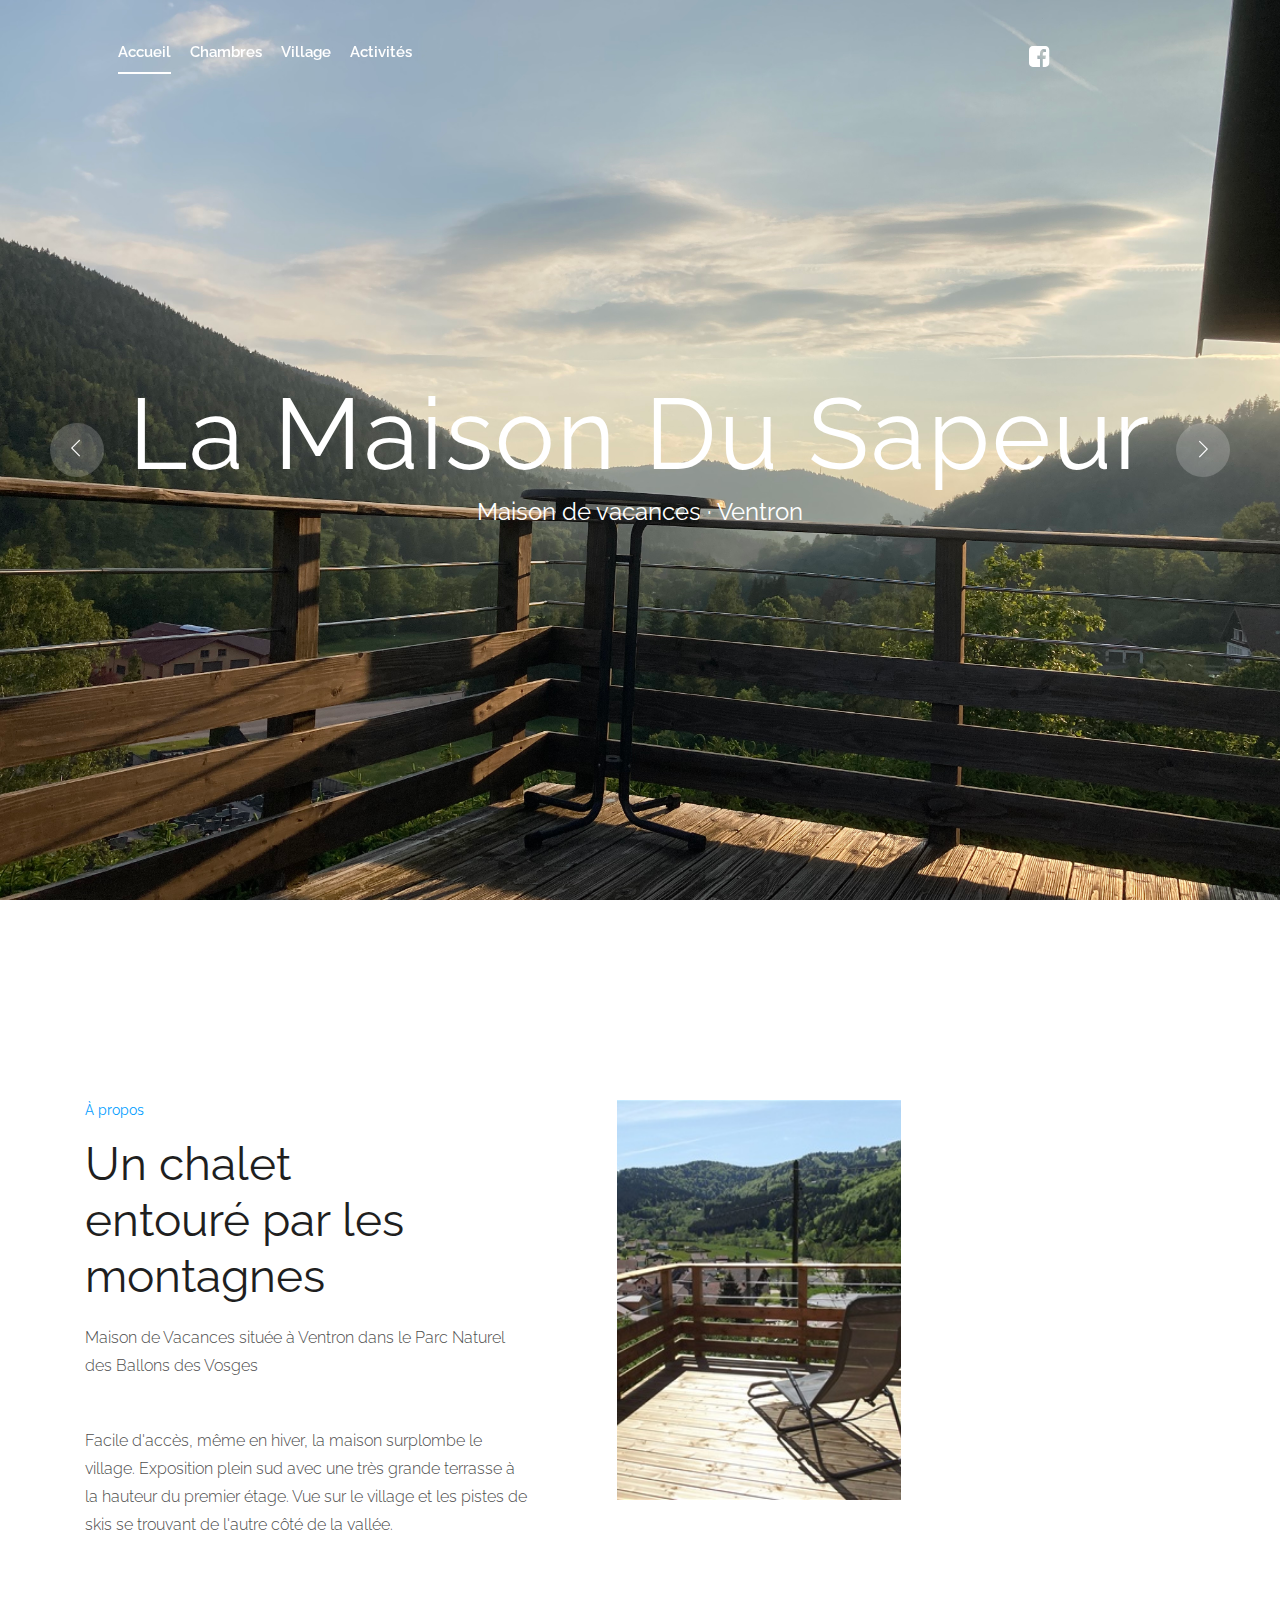
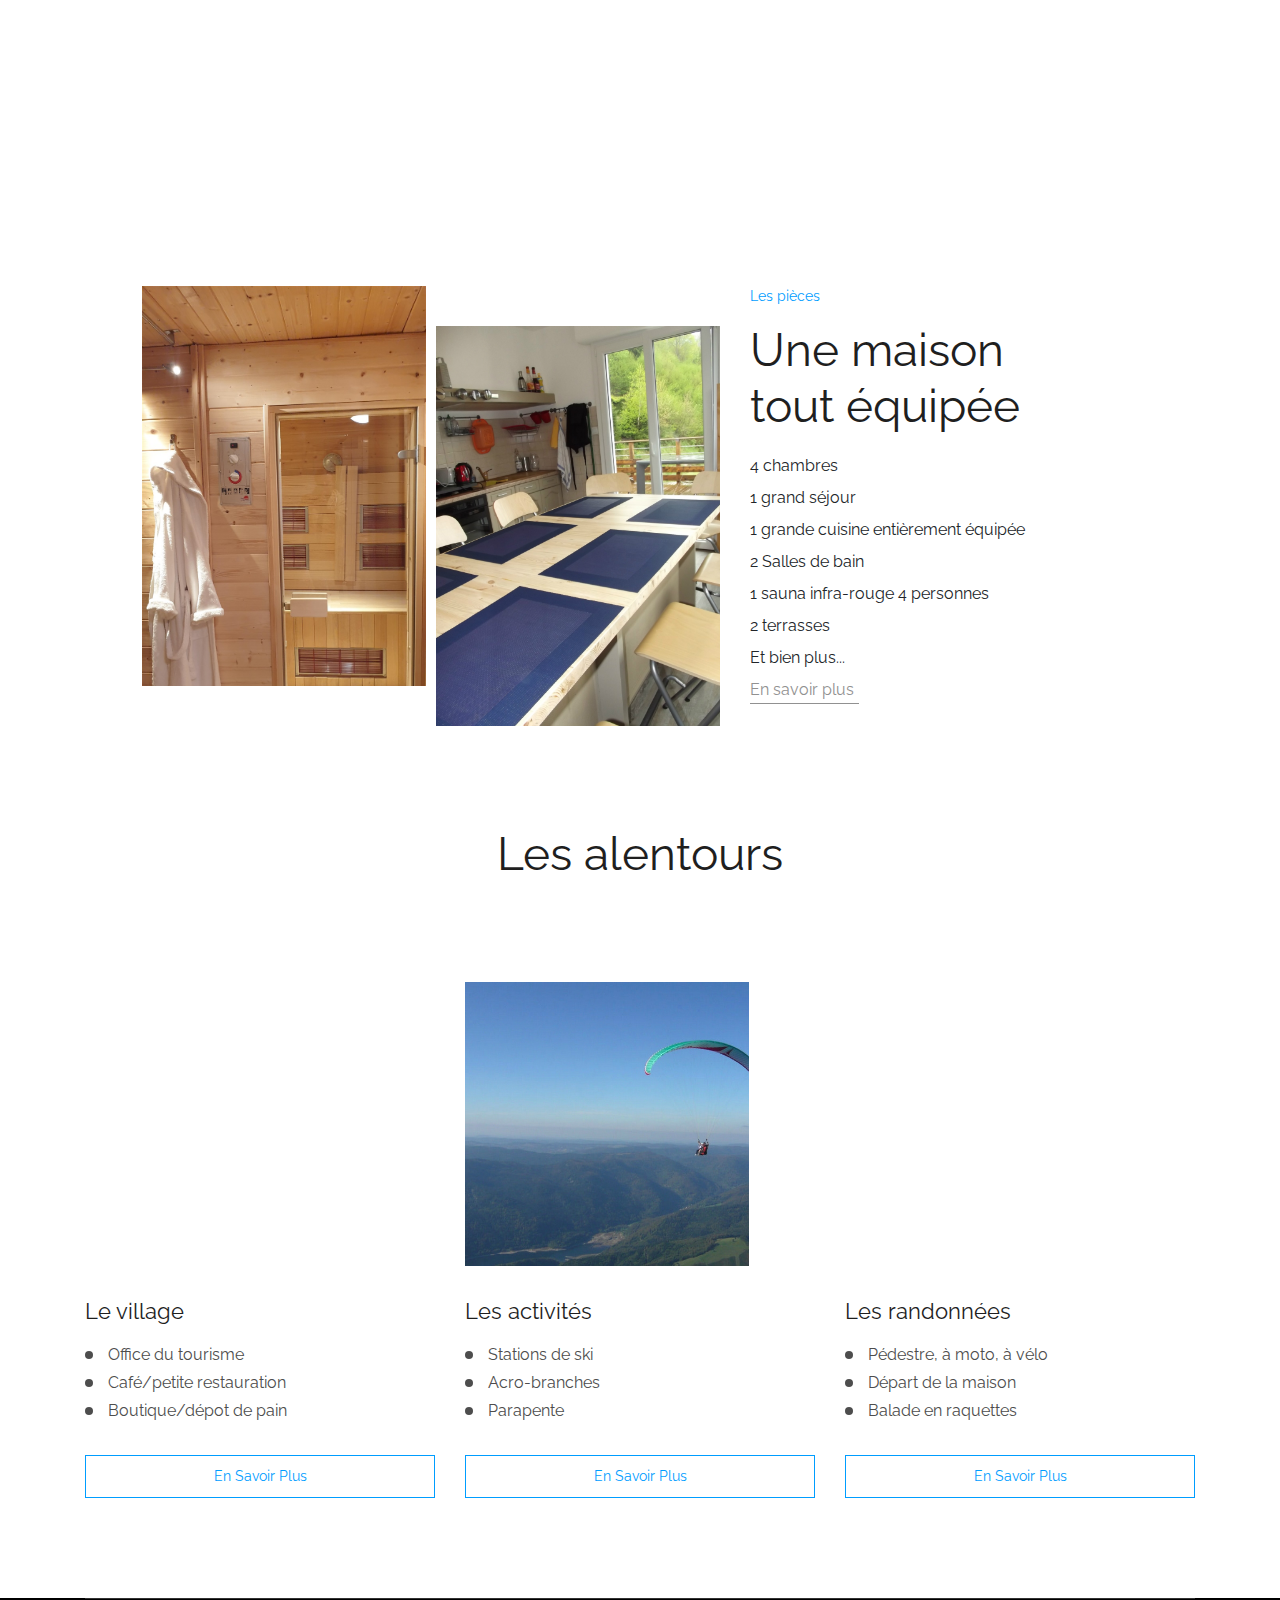
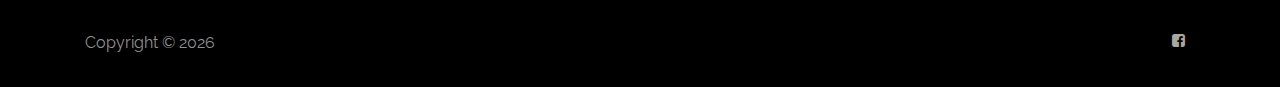
==== index.html @ 3cfcfdcf "first commit" ====
<!doctype html>
<html class="no-js" lang="zxx">

<head>
    <meta charset="utf-8">
    <meta http-equiv="x-ua-compatible" content="ie=edge">
    <title>La Maison du Sapeur</title>
    <meta name="description" content="">
    <meta name="viewport" content="width=device-width, initial-scale=1">

    <!-- <link rel="manifest" href="site.webmanifest"> -->
    <!-- <link rel="shortcut icon" type="image/x-icon" href="img/favicon.png"> -->
    <!-- Place favicon.ico in the root directory -->

    <!-- CSS here -->
    <link rel="stylesheet" href="css/bootstrap.min.css">
    <link rel="stylesheet" href="css/owl.carousel.min.css">
    <link rel="stylesheet" href="css/magnific-popup.css">
    <link rel="stylesheet" href="css/font-awesome.min.css">
    <link rel="stylesheet" href="css/themify-icons.css">
    <link rel="stylesheet" href="css/nice-select.css">
    <link rel="stylesheet" href="css/flaticon.css">
    <link rel="stylesheet" href="css/gijgo.css">
    
    <link rel="stylesheet" href="css/slicknav.css">
    <link rel="stylesheet" href="css/style.css">
    <!-- <link rel="stylesheet" href="css/responsive.css"> -->

</head>

<body>
    <!--[if lte IE 9]>
            <p class="browserupgrade">You are using an <strong>outdated</strong> browser. Please <a href="https://browsehappy.com/">upgrade your browser</a> to improve your experience and security.</p>
        <![endif]-->

    <!-- header-start -->
    <header>
        <div class="header-area ">
            <div id="sticky-header" class="main-header-area">
                <div class="container-fluid p-0">
                    <div class="row align-items-center no-gutters">
                        <div class="col-xl-5 col-lg-6">
                            <div class="main-menu  d-none d-lg-block">
                                <nav>
                                    <ul id="navigation">
                                        <li><a class="active" href="index.html">Accueil</a></li>
                                        <li><a href="rooms.html">Chambres</a></li>
                                        <li><a href="village.html">Village</a></li>
                                        <li><a href="activity.html">Activités</a></li>
                                    </ul>
                                </nav>
                            </div>
                        </div>
                        <div class="col-xl-5 col-lg-4 d-none d-lg-block">
                            <div class="book_room">
                                <div class="social_links">
                                    <ul>
                                        <li>
                                            <a href="https://www.facebook.com/maisondusapeur/" target="_blank">
                                                <i class="fa fa-facebook-square"></i>
                                            </a>
                                        </li>
                                    </ul>
                                </div>
                            </div>
                        </div>
                        <div class="col-12">
                            <div class="mobile_menu d-block d-lg-none"></div>
                        </div>
                    </div>
                </div>
            </div>
        </div>
    </header>
    <!-- header-end -->

    <!-- slider_area_start -->
    <div class="slider_area">
        <div class="slider_active owl-carousel">
            <div class="single_slider d-flex align-items-center justify-content-center slider_bg_1">
                <div class="container">
                    <div class="row">
                        <div class="col-xl-12">
                            <div class="slider_text text-center">
                                <h3>La Maison du Sapeur</h3>
                                <p>Maison de vacances · Ventron</p>
                            </div>
                        </div>
                    </div>
                </div>
            </div>
            <div class="single_slider  d-flex align-items-center justify-content-center slider_bg_2">
                <div class="container">
                    <div class="row">
                        <div class="col-xl-12">
                            <div class="slider_text text-center">
                                <h3>La Maison du Sapeur</h3>
                                <p>Maison de vacances · Ventron</p>
                            </div>
                        </div>
                    </div>
                </div>
            </div>
            <div class="single_slider d-flex align-items-center justify-content-center slider_bg_3">
                <div class="container">
                    <div class="row">
                        <div class="col-xl-12">
                            <div class="slider_text text-center">
                                <h3>La Maison du Sapeur</h3>
                                <p>Maison de vacances · Ventron</p>
                            </div>
                        </div>
                    </div>
                </div>
            </div>
        </div>
    </div>
    <!-- slider_area_end -->

    <!-- about_area_start -->
    <div class="about_area">
        <div class="container">
            <div class="row">
                <div class="col-xl-5 col-lg-5">
                    <div class="about_info">
                        <div class="section_title mb-20px">
                            <span>À propos</span>
                            <h3>Un chalet<br>
                                entouré par les montagnes</h3>
                        </div>
                        <p>Maison de Vacances située à Ventron dans le Parc Naturel des Ballons des Vosges</p>
                        <p>Facile d'accès, même en hiver, la maison surplombe le village. Exposition
                            plein sud avec une très grande terrasse à la hauteur du premier étage.
                            Vue sur le village et les pistes de skis se trouvant de l'autre côté de la vallée.</p>
                    </div>
                </div>
                <div class="col-xl-7 col-lg-7">
                    <div class="about_thumb d-flex">
                        <!-- 284x400 -->
                        <div class="img_home_1">
                        </div>
                        <div class="img_home_2">
                        </div>
                    </div>
                </div>
            </div>
        </div>
    </div>
    <!-- about_area_end -->

    <!-- rooms_area_start -->
    <div class="rooms_area">
        <div class="container">
            <div class="row">
                <div class="col-xl-7 col-lg-7">
                    <div class="rooms_thumb d-flex">
                        <!-- 284x400 -->
                        <div class="img_1">
                            <!-- <img src="img/rooms/rooms_1.jpg" alt=""> -->
                        </div>
                        <div class="img_2">
                            <!-- <img src="img/rooms/rooms_2.jpeg" alt=""> -->
                        </div>
                    </div>
                </div>
                <div class="col-xl-5 col-lg-5">
                    <div class="rooms_info">
                        <div class="section_title mb-20px">
                            <span>Les pièces</span>
                            <h3>Une maison<br>
                                tout équipée</h3>
                        </div>
                        <ul>
                            <li>4 chambres</li>
                            <li>1 grand séjour</li>
                            <li>1 grande cuisine entièrement équipée</li>
                            <li>2 Salles de bain</li>
                            <li>1 sauna infra-rouge 4 personnes</li>
                            <li>2 terrasses</li>
                            <li>Et bien plus...</li>
                            <li>
                                <a href="rooms.html" class="line-button">En savoir plus</a>
                            </li>
                        </ul>
                    </div>
                </div>

            </div>
        </div>
    </div>
    <!-- rooms_area_end -->

    <!-- offers_area_start -->
    <div class="offers_area">
        <div class="container">
            <div class="row">
                <div class="col-xl-12">
                    <div class="section_title text-center mb-100">
                        <h3>Les alentours</h3>
                    </div>
                </div>
            </div>
            <div class="row">
                <div class="col-xl-4 col-md-4">
                    <div class="single_offers">
                        <div class="about_thumb surrounding-img">
                            <div class="village-img"></div>
                        </div>
                        <h3>Le village</h3>
                        <ul>
                            <li>Office du tourisme</li>
                            <li>Café/petite restauration</li>
                            <li>Boutique/dépot de pain</li>
                        </ul>
                        <a href="village.html" class="book_now">En savoir plus</a>
                    </div>
                </div>
                <div class="col-xl-4 col-md-4">
                    <div class="single_offers">
                        <div class="about_thumb surrounding-img">
                            <div class="activity-img"></div>
                            <!-- <img src="img/offers/2.png" alt=""> -->
                        </div>
                        <h3>Les activités</h3>
                        <ul>
                            <li>Stations de ski</li>
                            <li>Acro-branches</li>
                            <li>Parapente</li>
                        </ul>
                        <a href="activity.html" class="book_now">En savoir plus</a>
                    </div>
                </div>
                <div class="col-xl-4 col-md-4">
                    <div class="single_offers">
                        <div class="about_thumb surrounding-img">
                            <div class="walk-img"></div>
                            <!-- <img src="img/offers/3.png" alt=""> -->
                        </div>
                        <h3>Les randonnées</h3>
                        <ul>
                            <li>Pédestre, à moto, à vélo</li>
                            <li>Départ de la maison</li>
                            <li>Balade en raquettes</li>
                        </ul>
                        <a href="activity.html" class="book_now">En savoir plus</a>
                    </div>
                </div>
            </div>
        </div>
    </div>
    <!-- offers_area_end -->

    <!-- footer -->
    <footer class="footer">
        <div class="copy-right_text">
            <div class="container">
                <div class="footer_border"></div>
                <div class="row">
                    <div class="col-xl-8 col-md-7 col-lg-9">
                        <p class="copy_right">
                            Copyright &copy;
                            <script>document.write(new Date().getFullYear());</script>
                    </div>
                    <div class="col-xl-4 col-md-5 col-lg-3">
                        <div class="social_links">
                            <ul>
                                <li>
                                    <a href="https://www.facebook.com/maisondusapeur/" target="_blank">
                                        <i class="fa fa-facebook-square"></i>
                                    </a>
                                </li>
                            </ul>
                        </div>
                    </div>
                </div>
            </div>
        </div>
    </footer>



    <script src="js/vendor/modernizr-3.5.0.min.js"></script>
    <script src="js/vendor/jquery-1.12.4.min.js"></script>
    <script src="js/popper.min.js"></script>
    <script src="js/bootstrap.min.js"></script>
    <script src="js/owl.carousel.min.js"></script>
    <script src="js/isotope.pkgd.min.js"></script>
    <script src="js/ajax-form.js"></script>
    <script src="js/waypoints.min.js"></script>
    <script src="js/jquery.counterup.min.js"></script>
    <script src="js/imagesloaded.pkgd.min.js"></script>
    <script src="js/scrollIt.js"></script>
    <script src="js/jquery.scrollUp.min.js"></script>
    <script src="js/wow.min.js"></script>
    <script src="js/nice-select.min.js"></script>
    <script src="js/jquery.slicknav.min.js"></script>
    <script src="js/jquery.magnific-popup.min.js"></script>
    <script src="js/plugins.js"></script>
    <script src="js/gijgo.min.js"></script>

    <script src="js/main.js"></script>

</body>

</html>
---- css/themify-icons.css ----
@font-face {
	font-family: 'themify';
	src:url('../fonts/themify.eot?-fvbane');
	src:url('../fonts/themify.eot?#iefix-fvbane') format('embedded-opentype'),
		url('../fonts/themify.woff?-fvbane') format('woff'),
		url('../fonts/themify.ttf?-fvbane') format('truetype'),
		url('../fonts/themify.svg?-fvbane#themify') format('svg');
	font-weight: normal;
	font-style: normal;
}

[class^="ti-"], [class*=" ti-"] {
	font-family: 'themify';
	/* speak: none; */
	font-style: normal;
	font-weight: normal;
	font-variant: normal;
	text-transform: none;
	line-height: 1;

	/* Better Font Rendering =========== */
	-webkit-font-smoothing: antialiased;
	-moz-osx-font-smoothing: grayscale;
}

.ti-wand:before {
	content: "\e600";
}
.ti-volume:before {
	content: "\e601";
}
.ti-user:before {
	content: "\e602";
}
.ti-unlock:before {
	content: "\e603";
}
.ti-unlink:before {
	content: "\e604";
}
.ti-trash:before {
	content: "\e605";
}
.ti-thought:before {
	content: "\e606";
}
.ti-target:before {
	content: "\e607";
}
.ti-tag:before {
	content: "\e608";
}
.ti-tablet:before {
	content: "\e609";
}
.ti-star:before {
	content: "\e60a";
}
.ti-spray:before {
	content: "\e60b";
}
.ti-signal:before {
	content: "\e60c";
}
.ti-shopping-cart:before {
	content: "\e60d";
}
.ti-shopping-cart-full:before {
	content: "\e60e";
}
.ti-settings:before {
	content: "\e60f";
}
.ti-search:before {
	content: "\e610";
}
.ti-zoom-in:before {
	content: "\e611";
}
.ti-zoom-out:before {
	content: "\e612";
}
.ti-cut:before {
	content: "\e613";
}
.ti-ruler:before {
	content: "\e614";
}
.ti-ruler-pencil:before {
	content: "\e615";
}
.ti-ruler-alt:before {
	content: "\e616";
}
.ti-bookmark:before {
	content: "\e617";
}
.ti-bookmark-alt:before {
	content: "\e618";
}
.ti-reload:before {
	content: "\e619";
}
.ti-plus:before {
	content: "\e61a";
}
.ti-pin:before {
	content: "\e61b";
}
.ti-pencil:before {
	content: "\e61c";
}
.ti-pencil-alt:before {
	content: "\e61d";
}
.ti-paint-roller:before {
	content: "\e61e";
}
.ti-paint-bucket:before {
	content: "\e61f";
}
.ti-na:before {
	content: "\e620";
}
.ti-mobile:before {
	content: "\e621";
}
.ti-minus:before {
	content: "\e622";
}
.ti-medall:before {
	content: "\e623";
}
.ti-medall-alt:before {
	content: "\e624";
}
.ti-marker:before {
	content: "\e625";
}
.ti-marker-alt:before {
	content: "\e626";
}
.ti-arrow-up:before {
	content: "\e627";
}
.ti-arrow-right:before {
	content: "\e628";
}
.ti-arrow-left:before {
	content: "\e629";
}
.ti-arrow-down:before {
	content: "\e62a";
}
.ti-lock:before {
	content: "\e62b";
}
.ti-location-arrow:before {
	content: "\e62c";
}
.ti-link:before {
	content: "\e62d";
}
.ti-layout:before {
	content: "\e62e";
}
.ti-layers:before {
	content: "\e62f";
}
.ti-layers-alt:before {
	content: "\e630";
}
.ti-key:before {
	content: "\e631";
}
.ti-import:before {
	content: "\e632";
}
.ti-image:before {
	content: "\e633";
}
.ti-heart:before {
	content: "\e634";
}
.ti-heart-broken:before {
	content: "\e635";
}
.ti-hand-stop:before {
	content: "\e636";
}
.ti-hand-open:before {
	content: "\e637";
}
.ti-hand-drag:before {
	content: "\e638";
}
.ti-folder:before {
	content: "\e639";
}
.ti-flag:before {
	content: "\e63a";
}
.ti-flag-alt:before {
	content: "\e63b";
}
.ti-flag-alt-2:before {
	content: "\e63c";
}
.ti-eye:before {
	content: "\e63d";
}
.ti-export:before {
	content: "\e63e";
}
.ti-exchange-vertical:before {
	content: "\e63f";
}
.ti-desktop:before {
	content: "\e640";
}
.ti-cup:before {
	content: "\e641";
}
.ti-crown:before {
	content: "\e642";
}
.ti-comments:before {
	content: "\e643";
}
.ti-comment:before {
	content: "\e644";
}
.ti-comment-alt:before {
	content: "\e645";
}
.ti-close:before {
	content: "\e646";
}
.ti-clip:before {
	content: "\e647";
}
.ti-angle-up:before {
	content: "\e648";
}
.ti-angle-right:before {
	content: "\e649";
}
.ti-angle-left:before {
	content: "\e64a";
}
.ti-angle-down:before {
	content: "\e64b";
}
.ti-check:before {
	content: "\e64c";
}
.ti-check-box:before {
	content: "\e64d";
}
.ti-camera:before {
	content: "\e64e";
}
.ti-announcement:before {
	content: "\e64f";
}
.ti-brush:before {
	content: "\e650";
}
.ti-briefcase:before {
	content: "\e651";
}
.ti-bolt:before {
	content: "\e652";
}
.ti-bolt-alt:before {
	content: "\e653";
}
.ti-blackboard:before {
	content: "\e654";
}
.ti-bag:before {
	content: "\e655";
}
.ti-move:before {
	content: "\e656";
}
.ti-arrows-vertical:before {
	content: "\e657";
}
.ti-arrows-horizontal:before {
	content: "\e658";
}
.ti-fullscreen:before {
	content: "\e659";
}
.ti-arrow-top-right:before {
	content: "\e65a";
}
.ti-arrow-top-left:before {
	content: "\e65b";
}
.ti-arrow-circle-up:before {
	content: "\e65c";
}
.ti-arrow-circle-right:before {
	content: "\e65d";
}
.ti-arrow-circle-left:before {
	content: "\e65e";
}
.ti-arrow-circle-down:before {
	content: "\e65f";
}
.ti-angle-double-up:before {
	content: "\e660";
}
.ti-angle-double-right:before {
	content: "\e661";
}
.ti-angle-double-left:before {
	content: "\e662";
}
.ti-angle-double-down:before {
	content: "\e663";
}
.ti-zip:before {
	content: "\e664";
}
.ti-world:before {
	content: "\e665";
}
.ti-wheelchair:before {
	content: "\e666";
}
.ti-view-list:before {
	content: "\e667";
}
.ti-view-list-alt:before {
	content: "\e668";
}
.ti-view-grid:before {
	content: "\e669";
}
.ti-uppercase:before {
	content: "\e66a";
}
.ti-upload:before {
	content: "\e66b";
}
.ti-underline:before {
	content: "\e66c";
}
.ti-truck:before {
	content: "\e66d";
}
.ti-timer:before {
	content: "\e66e";
}
.ti-ticket:before {
	content: "\e66f";
}
.ti-thumb-up:before {
	content: "\e670";
}
.ti-thumb-down:before {
	content: "\e671";
}
.ti-text:before {
	content: "\e672";
}
.ti-stats-up:before {
	content: "\e673";
}
.ti-stats-down:before {
	content: "\e674";
}
.ti-split-v:before {
	content: "\e675";
}
.ti-split-h:before {
	content: "\e676";
}
.ti-smallcap:before {
	content: "\e677";
}
.ti-shine:before {
	content: "\e678";
}
.ti-shift-right:before {
	content: "\e679";
}
.ti-shift-left:before {
	content: "\e67a";
}
.ti-shield:before {
	content: "\e67b";
}
.ti-notepad:before {
	content: "\e67c";
}
.ti-server:before {
	content: "\e67d";
}
.ti-quote-right:before {
	content: "\e67e";
}
.ti-quote-left:before {
	content: "\e67f";
}
.ti-pulse:before {
	content: "\e680";
}
.ti-printer:before {
	content: "\e681";
}
.ti-power-off:before {
	content: "\e682";
}
.ti-plug:before {
	content: "\e683";
}
.ti-pie-chart:before {
	content: "\e684";
}
.ti-paragraph:before {
	content: "\e685";
}
.ti-panel:before {
	content: "\e686";
}
.ti-package:before {
	content: "\e687";
}
.ti-music:before {
	content: "\e688";
}
.ti-music-alt:before {
	content: "\e689";
}
.ti-mouse:before {
	content: "\e68a";
}
.ti-mouse-alt:before {
	content: "\e68b";
}
.ti-money:before {
	content: "\e68c";
}
.ti-microphone:before {
	content: "\e68d";
}
.ti-menu:before {
	content: "\e68e";
}
.ti-menu-alt:before {
	content: "\e68f";
}
.ti-map:before {
	content: "\e690";
}
.ti-map-alt:before {
	content: "\e691";
}
.ti-loop:before {
	content: "\e692";
}
.ti-location-pin:before {
	content: "\e693";
}
.ti-list:before {
	content: "\e694";
}
.ti-light-bulb:before {
	content: "\e695";
}
.ti-Italic:before {
	content: "\e696";
}
.ti-info:before {
	content: "\e697";
}
.ti-infinite:before {
	content: "\e698";
}
.ti-id-badge:before {
	content: "\e699";
}
.ti-hummer:before {
	content: "\e69a";
}
.ti-home:before {
	content: "\e69b";
}
.ti-help:before {
	content: "\e69c";
}
.ti-headphone:before {
	content: "\e69d";
}
.ti-harddrives:before {
	content: "\e69e";
}
.ti-harddrive:before {
	content: "\e69f";
}
.ti-gift:before {
	content: "\e6a0";
}
.ti-game:before {
	content: "\e6a1";
}
.ti-filter:before {
	content: "\e6a2";
}
.ti-files:before {
	content: "\e6a3";
}
.ti-file:before {
	content: "\e6a4";
}
.ti-eraser:before {
	content: "\e6a5";
}
.ti-envelope:before {
	content: "\e6a6";
}
.ti-download:before {
	content: "\e6a7";
}
.ti-direction:before {
	content: "\e6a8";
}
.ti-direction-alt:before {
	content: "\e6a9";
}
.ti-dashboard:before {
	content: "\e6aa";
}
.ti-control-stop:before {
	content: "\e6ab";
}
.ti-control-shuffle:before {
	content: "\e6ac";
}
.ti-control-play:before {
	content: "\e6ad";
}
.ti-control-pause:before {
	content: "\e6ae";
}
.ti-control-forward:before {
	content: "\e6af";
}
.ti-control-backward:before {
	content: "\e6b0";
}
.ti-cloud:before {
	content: "\e6b1";
}
.ti-cloud-up:before {
	content: "\e6b2";
}
.ti-cloud-down:before {
	content: "\e6b3";
}
.ti-clipboard:before {
	content: "\e6b4";
}
.ti-car:before {
	content: "\e6b5";
}
.ti-calendar:before {
	content: "\e6b6";
}
.ti-book:before {
	content: "\e6b7";
}
.ti-bell:before {
	content: "\e6b8";
}
.ti-basketball:before {
	content: "\e6b9";
}
.ti-bar-chart:before {
	content: "\e6ba";
}
.ti-bar-chart-alt:before {
	content: "\e6bb";
}
.ti-back-right:before {
	content: "\e6bc";
}
.ti-back-left:before {
	content: "\e6bd";
}
.ti-arrows-corner:before {
	content: "\e6be";
}
.ti-archive:before {
	content: "\e6bf";
}
.ti-anchor:before {
	content: "\e6c0";
}
.ti-align-right:before {
	content: "\e6c1";
}
.ti-align-left:before {
	content: "\e6c2";
}
.ti-align-justify:before {
	content: "\e6c3";
}
.ti-align-center:before {
	content: "\e6c4";
}
.ti-alert:before {
	content: "\e6c5";
}
.ti-alarm-clock:before {
	content: "\e6c6";
}
.ti-agenda:before {
	content: "\e6c7";
}
.ti-write:before {
	content: "\e6c8";
}
.ti-window:before {
	content: "\e6c9";
}
.ti-widgetized:before {
	content: "\e6ca";
}
.ti-widget:before {
	content: "\e6cb";
}
.ti-widget-alt:before {
	content: "\e6cc";
}
.ti-wallet:before {
	content: "\e6cd";
}
.ti-video-clapper:before {
	content: "\e6ce";
}
.ti-video-camera:before {
	content: "\e6cf";
}
.ti-vector:before {
	content: "\e6d0";
}
.ti-themify-logo:before {
	content: "\e6d1";
}
.ti-themify-favicon:before {
	content: "\e6d2";
}
.ti-themify-favicon-alt:before {
	content: "\e6d3";
}
.ti-support:before {
	content: "\e6d4";
}
.ti-stamp:before {
	content: "\e6d5";
}
.ti-split-v-alt:before {
	content: "\e6d6";
}
.ti-slice:before {
	content: "\e6d7";
}
.ti-shortcode:before {
	content: "\e6d8";
}
.ti-shift-right-alt:before {
	content: "\e6d9";
}
.ti-shift-left-alt:before {
	content: "\e6da";
}
.ti-ruler-alt-2:before {
	content: "\e6db";
}
.ti-receipt:before {
	content: "\e6dc";
}
.ti-pin2:before {
	content: "\e6dd";
}
.ti-pin-alt:before {
	content: "\e6de";
}
.ti-pencil-alt2:before {
	content: "\e6df";
}
.ti-palette:before {
	content: "\e6e0";
}
.ti-more:before {
	content: "\e6e1";
}
.ti-more-alt:before {
	content: "\e6e2";
}
.ti-microphone-alt:before {
	content: "\e6e3";
}
.ti-magnet:before {
	content: "\e6e4";
}
.ti-line-double:before {
	content: "\e6e5";
}
.ti-line-dotted:before {
	content: "\e6e6";
}
.ti-line-dashed:before {
	content: "\e6e7";
}
.ti-layout-width-full:before {
	content: "\e6e8";
}
.ti-layout-width-default:before {
	content: "\e6e9";
}
.ti-layout-width-default-alt:before {
	content: "\e6ea";
}
.ti-layout-tab:before {
	content: "\e6eb";
}
.ti-layout-tab-window:before {
	content: "\e6ec";
}
.ti-layout-tab-v:before {
	content: "\e6ed";
}
.ti-layout-tab-min:before {
	content: "\e6ee";
}
.ti-layout-slider:before {
	content: "\e6ef";
}
.ti-layout-slider-alt:before {
	content: "\e6f0";
}
.ti-layout-sidebar-right:before {
	content: "\e6f1";
}
.ti-layout-sidebar-none:before {
	content: "\e6f2";
}
.ti-layout-sidebar-left:before {
	content: "\e6f3";
}
.ti-layout-placeholder:before {
	content: "\e6f4";
}
.ti-layout-menu:before {
	content: "\e6f5";
}
.ti-layout-menu-v:before {
	content: "\e6f6";
}
.ti-layout-menu-separated:before {
	content: "\e6f7";
}
.ti-layout-menu-full:before {
	content: "\e6f8";
}
.ti-layout-media-right-alt:before {
	content: "\e6f9";
}
.ti-layout-media-right:before {
	content: "\e6fa";
}
.ti-layout-media-overlay:before {
	content: "\e6fb";
}
.ti-layout-media-overlay-alt:before {
	content: "\e6fc";
}
.ti-layout-media-overlay-alt-2:before {
	content: "\e6fd";
}
.ti-layout-media-left-alt:before {
	content: "\e6fe";
}
.ti-layout-media-left:before {
	content: "\e6ff";
}
.ti-layout-media-center-alt:before {
	content: "\e700";
}
.ti-layout-media-center:before {
	content: "\e701";
}
.ti-layout-list-thumb:before {
	content: "\e702";
}
.ti-layout-list-thumb-alt:before {
	content: "\e703";
}
.ti-layout-list-post:before {
	content: "\e704";
}
.ti-layout-list-large-image:before {
	content: "\e705";
}
.ti-layout-line-solid:before {
	content: "\e706";
}
.ti-layout-grid4:before {
	content: "\e707";
}
.ti-layout-grid3:before {
	content: "\e708";
}
.ti-layout-grid2:before {
	content: "\e709";
}
.ti-layout-grid2-thumb:before {
	content: "\e70a";
}
.ti-layout-cta-right:before {
	content: "\e70b";
}
.ti-layout-cta-left:before {
	content: "\e70c";
}
.ti-layout-cta-center:before {
	content: "\e70d";
}
.ti-layout-cta-btn-right:before {
	content: "\e70e";
}
.ti-layout-cta-btn-left:before {
	content: "\e70f";
}
.ti-layout-column4:before {
	content: "\e710";
}
.ti-layout-column3:before {
	content: "\e711";
}
.ti-layout-column2:before {
	content: "\e712";
}
.ti-layout-accordion-separated:before {
	content: "\e713";
}
.ti-layout-accordion-merged:before {
	content: "\e714";
}
.ti-layout-accordion-list:before {
	content: "\e715";
}
.ti-ink-pen:before {
	content: "\e716";
}
.ti-info-alt:before {
	content: "\e717";
}
.ti-help-alt:before {
	content: "\e718";
}
.ti-headphone-alt:before {
	content: "\e719";
}
.ti-hand-point-up:before {
	content: "\e71a";
}
.ti-hand-point-right:before {
	content: "\e71b";
}
.ti-hand-point-left:before {
	content: "\e71c";
}
.ti-hand-point-down:before {
	content: "\e71d";
}
.ti-gallery:before {
	content: "\e71e";
}
.ti-face-smile:before {
	content: "\e71f";
}
.ti-face-sad:before {
	content: "\e720";
}
.ti-credit-card:before {
	content: "\e721";
}
.ti-control-skip-forward:before {
	content: "\e722";
}
.ti-control-skip-backward:before {
	content: "\e723";
}
.ti-control-record:before {
	content: "\e724";
}
.ti-control-eject:before {
	content: "\e725";
}
.ti-comments-smiley:before {
	content: "\e726";
}
.ti-brush-alt:before {
	content: "\e727";
}
.ti-youtube:before {
	content: "\e728";
}
.ti-vimeo:before {
	content: "\e729";
}
.ti-twitter:before {
	content: "\e72a";
}
.ti-time:before {
	content: "\e72b";
}
.ti-tumblr:before {
	content: "\e72c";
}
.ti-skype:before {
	content: "\e72d";
}
.ti-share:before {
	content: "\e72e";
}
.ti-share-alt:before {
	content: "\e72f";
}
.ti-rocket:before {
	content: "\e730";
}
.ti-pinterest:before {
	content: "\e731";
}
.ti-new-window:before {
	content: "\e732";
}
.ti-microsoft:before {
	content: "\e733";
}
.ti-list-ol:before {
	content: "\e734";
}
.ti-linkedin:before {
	content: "\e735";
}
.ti-layout-sidebar-2:before {
	content: "\e736";
}
.ti-layout-grid4-alt:before {
	content: "\e737";
}
.ti-layout-grid3-alt:before {
	content: "\e738";
}
.ti-layout-grid2-alt:before {
	content: "\e739";
}
.ti-layout-column4-alt:before {
	content: "\e73a";
}
.ti-layout-column3-alt:before {
	content: "\e73b";
}
.ti-layout-column2-alt:before {
	content: "\e73c";
}
.ti-instagram:before {
	content: "\e73d";
}
.ti-google:before {
	content: "\e73e";
}
.ti-github:before {
	content: "\e73f";
}
.ti-flickr:before {
	content: "\e740";
}
.ti-facebook:before {
	content: "\e741";
}
.ti-dropbox:before {
	content: "\e742";
}
.ti-dribbble:before {
	content: "\e743";
}
.ti-apple:before {
	content: "\e744";
}
.ti-android:before {
	content: "\e745";
}
.ti-save:before {
	content: "\e746";
}
.ti-save-alt:before {
	content: "\e747";
}
.ti-yahoo:before {
	content: "\e748";
}
.ti-wordpress:before {
	content: "\e749";
}
.ti-vimeo-alt:before {
	content: "\e74a";
}
.ti-twitter-alt:before {
	content: "\e74b";
}
.ti-tumblr-alt:before {
	content: "\e74c";
}
.ti-trello:before {
	content: "\e74d";
}
.ti-stack-overflow:before {
	content: "\e74e";
}
.ti-soundcloud:before {
	content: "\e74f";
}
.ti-sharethis:before {
	content: "\e750";
}
.ti-sharethis-alt:before {
	content: "\e751";
}
.ti-reddit:before {
	content: "\e752";
}
.ti-pinterest-alt:before {
	content: "\e753";
}
.ti-microsoft-alt:before {
	content: "\e754";
}
.ti-linux:before {
	content: "\e755";
}
.ti-jsfiddle:before {
	content: "\e756";
}
.ti-joomla:before {
	content: "\e757";
}
.ti-html5:before {
	content: "\e758";
}
.ti-flickr-alt:before {
	content: "\e759";
}
.ti-email:before {
	content: "\e75a";
}
.ti-drupal:before {
	content: "\e75b";
}
.ti-dropbox-alt:before {
	content: "\e75c";
}
.ti-css3:before {
	content: "\e75d";
}
.ti-rss:before {
	content: "\e75e";
}
.ti-rss-alt:before {
	content: "\e75f";
}
---- css/nice-select.css ----
.nice-select {
  -webkit-tap-highlight-color: transparent;
  background-color: #fff;
  border-radius: 5px;
  border: solid 1px #e8e8e8;
  box-sizing: border-box;
  clear: both;
  cursor: pointer;
  display: block;
  float: left;
  font-family: inherit;
  font-size: 14px;
  font-weight: normal;
  height: 42px;
  line-height: 40px;
  outline: none;
  padding-left: 18px;
  padding-right: 30px;
  position: relative;
  text-align: left !important;
  -webkit-transition: all 0.2s ease-in-out;
  transition: all 0.2s ease-in-out;
  -webkit-user-select: none;
     -moz-user-select: none;
      -ms-user-select: none;
          user-select: none;
  white-space: nowrap;
  width: auto; }
  .nice-select:hover {
    border-color: #dbdbdb; }
  .nice-select:active, .nice-select.open, .nice-select:focus {
    border-color: #999; }


  .nice-select.disabled {
    border-color: #ededed;
    color: #999;
    pointer-events: none; }
    .nice-select.disabled:after {
      border-color: #cccccc; }
  .nice-select.wide {
    width: 100%; }
    .nice-select.wide .list {
      left: 0 !important;
      right: 0 !important; }
  .nice-select.right {
    float: right; }
    .nice-select.right .list {
      left: auto;
      right: 0; }
  .nice-select.small {
    font-size: 12px;
    height: 36px;
    line-height: 34px; }
    .nice-select.small:after {
      height: 4px;
      width: 4px; }
    .nice-select.small .option {
      line-height: 34px;
      min-height: 34px; }
  .nice-select .list {
    background-color: #fff;
    border-radius: 5px;
    box-shadow: 0 0 0 1px rgba(68, 68, 68, 0.11);
    box-sizing: border-box;
    margin-top: 4px;
    opacity: 0;
    overflow: hidden;
    padding: 0;
    pointer-events: none;
    position: absolute;
    top: 100%;
    left: 0;
    -webkit-transform-origin: 50% 0;
        -ms-transform-origin: 50% 0;
            transform-origin: 50% 0;
    -webkit-transform: scale(0.75) translateY(-21px);
        -ms-transform: scale(0.75) translateY(-21px);
            transform: scale(0.75) translateY(-21px);
    -webkit-transition: all 0.2s cubic-bezier(0.5, 0, 0, 1.25), opacity 0.15s ease-out;
    transition: all 0.2s cubic-bezier(0.5, 0, 0, 1.25), opacity 0.15s ease-out;
    z-index: 9; }
    .nice-select .list:hover .option:not(:hover) {
      background-color: transparent !important; }
  .nice-select .option {
    cursor: pointer;
    font-weight: 400;
    line-height: 40px;
    list-style: none;
    min-height: 40px;
    outline: none;
    padding-left: 18px;
    padding-right: 29px;
    text-align: left;
    -webkit-transition: all 0.2s;
    transition: all 0.2s; }
    .nice-select .option:hover, .nice-select .option.focus, .nice-select .option.selected.focus {
      background-color: #f6f6f6; }
    .nice-select .option.selected {
      font-weight: bold; }
    .nice-select .option.disabled {
      background-color: transparent;
      color: #999;
      cursor: default; }

.no-csspointerevents .nice-select .list {
  display: none; }

.no-csspointerevents .nice-select.open .list {
  display: block; }





  /* ,,,,,,,,,,,,,,,, */


  .nice-select:after {
    content: "\e64b";
    display: block;
    height: 5px;
    margin-top: -5px;
    pointer-events: none;
    position: absolute;
    right: 30px;
    top: 8px;
    transition: all 0.15s ease-in-out;
    width: 5px;
    font-family: 'themify';
    color: #ddd; }

    .nice-select.open:after {
 }
    .nice-select.open .list {
      opacity: 1;
      pointer-events: auto;
      -webkit-transform: scale(1) translateY(0);
          -ms-transform: scale(1) translateY(0);
              transform: scale(1) translateY(0); }
---- css/flaticon.css ----
/*
  	Flaticon icon font: Flaticon
  	Creation date: 27/07/2019 08:27
  	*/

@font-face {
  font-family: "Flaticon";
  src: url("../fonts/Flaticon.eot");
  src: url("../fonts/Flaticon.eot?#iefix") format("embedded-opentype"),
       url("../fonts/Flaticon.woff2") format("woff2"),
       url("../fonts/Flaticon.woff") format("woff"),
       url("../fonts/Flaticon.ttf") format("truetype"),
       url("../fonts/Flaticon.svg#Flaticon") format("svg");
  font-weight: normal;
  font-style: normal;
}

@media screen and (-webkit-min-device-pixel-ratio:0) {
  @font-face {
    font-family: "Flaticon";
    src: url("../fonts/Flaticon.svg#Flaticon") format("svg");
  }
}

[class^="flaticon-"]:before, [class*=" flaticon-"]:before,
[class^="flaticon-"]:after, [class*=" flaticon-"]:after {   
  font-family: Flaticon;
font-style: normal;
}

.flaticon-left-arrow:before { content: "\f100"; }
.flaticon-right-arrow:before { content: "\f101"; }
.flaticon-play-button:before { content: "\f102"; }
.flaticon-quote:before { content: "\f103"; }
.flaticon-clock:before { content: "\f104"; }
.flaticon-world:before { content: "\f105"; }
.flaticon-mail:before { content: "\f106"; }
---- css/gijgo.css ----
.gj-button {
    background-color: #f5f5f5;
    border: 1px solid #ddd;
    color: #000;
    border-radius: 3px;
    padding: 6px 10px;
    cursor: pointer;
}

.gj-unselectable {
    -webkit-touch-callout: none;
    -webkit-user-select: none;
    -khtml-user-select: none;
    -moz-user-select: none;
    -ms-user-select: none;
    user-select: none;
}

.gj-row {
    display: -webkit-box;
    display: -ms-flexbox;
    display: flex;
    -ms-flex-wrap: wrap;
    flex-wrap: wrap;
}

.gj-margin-left-5 {
    margin-left: 5px;
}

.gj-margin-left-10 {
    margin-left: 10px;
}

.gj-width-full {
    width: 100%;
}

.gj-cursor-pointer {
    cursor: pointer;
}

.gj-text-align-center {
    text-align: center;
}

.gj-font-size-16 {
    font-size: 16px;
}

.gj-hidden {
    display: none;
}

/** Material Design */
.gj-button-md {
    background: 0 0;
    border: none;
    border-radius: 2px;
    color: rgba(0, 0, 0, 0.87);
    position: relative;
    height: 36px;
    margin: 0;
    min-width: 64px;
    padding: 0 16px;
    display: inline-block;
    font-family: "Roboto","Helvetica","Arial",sans-serif;
    font-size: 1rem;
    font-weight: 500;
    text-transform: uppercase;
    letter-spacing: 0;
    overflow: hidden;
    will-change: box-shadow;
    transition: box-shadow .2s cubic-bezier(.4,0,1,1),background-color .2s cubic-bezier(.4,0,.2,1),color .2s cubic-bezier(.4,0,.2,1);
    outline: none;
    cursor: pointer;
    text-decoration: none;
    text-align: center;
    line-height: 36px;
    vertical-align: middle;
    overflow: hidden;
    -webkit-user-select: none;
    -moz-user-select: none;
    -ms-user-select: none;
    user-select: none;
}

.gj-button-md:hover {
    background-color: rgba(158,158,158,.2);
}

.gj-button-md:disabled {
    color: rgba(0,0,0,.26);
    background: 0 0;
}

.gj-button-md .material-icons,
.gj-button-md .gj-icon {
    vertical-align: middle;
    /*font-size: 1.3rem;
    margin-right: 4px;*/
}

.gj-button-md.gj-button-md-icon {
    width: 24px;
    height: 31px;
    min-width: 24px;
    padding: 0px;
    display: table;
}

.gj-button-md.gj-button-md-icon .material-icons,
.gj-button-md.gj-button-md-icon .gj-icon {
    display: table-cell;
    margin-right: 0px;
    width: 24px;
    height: 24px;
}

.gj-button-md.active {
    background-color: rgba(158,158,158,.4);
}

.gj-button-md-group {
    position: relative;
    display: inline-block;
    vertical-align: middle;
}

.gj-textbox-md {
    border: none;
    border-bottom: 1px solid rgba(0,0,0,.42);
    display: block;
    font-family: "Helvetica","Arial",sans-serif;
    font-size: 16px;
    line-height: 16px;
    padding: 4px 0px;
    margin: 0;
    width: 100%;
    background: 0 0;
    text-align: left;
    color: rgba(0,0,0,.87);
}

.gj-textbox-md:focus,
.gj-textbox-md:active {
    border-bottom: 2px solid rgba(0,0,0,.42);
    outline: none;
}

.gj-textbox-md::placeholder {
    color: #8e8e8e;
}

.gj-textbox-md:-ms-input-placeholder {
    color: #8e8e8e;
}

.gj-textbox-md::-ms-input-placeholder {
    color: #8e8e8e;
}

.gj-md-spacer-24 {
    min-width: 24px;
    width: 24px;
    display: inline-block;
}

.gj-md-spacer-32 {
    min-width: 32px;
    width: 32px;
    display: inline-block;
}

.gj-modal {
    position: fixed;
    top: 0;
    right: 0;
    bottom: 0;
    left: 0;
    z-index: 1203;
    display: none;
    overflow: hidden;
    -webkit-overflow-scrolling: touch;
    outline: 0;
    background-color: rgba(0, 0, 0, 0.54118);
    transition: 200ms ease opacity;
    will-change: opacity;
}

/* List */
ul.gj-list li [data-role="wrapper"] {
    display: table;
    width: 100%;
}

ul.gj-list li [data-role="checkbox"] {
    display: table-cell;
    vertical-align:middle;
    text-align:center;
}

ul.gj-list li [data-role="image"] {
    display: table-cell;
    vertical-align:middle;
    text-align:center;
}

ul.gj-list li [data-role="display"] {
    display: table-cell;
    vertical-align:middle;
    cursor: pointer;
}

ul.gj-list li [data-role="display"]:empty:before {
  content: "\200b"; /* unicode zero width space character */
}

/* List - Bootstrap */
ul.gj-list-bootstrap {
    padding-left: 0px;
    margin-bottom: 0px;
}

ul.gj-list-bootstrap li {
    padding: 0px;
}

ul.gj-list-bootstrap li [data-role="wrapper"] {
    padding: 0px 10px;
}

ul.gj-list-bootstrap li [data-role="checkbox"] {
    width: 24px;
    padding: 3px;
}

ul.gj-list-bootstrap li [data-role="image"] {
    width: 24px;
    height: 24px;
}

ul.gj-list-bootstrap li [data-role="display"] {
    padding: 8px 0px 8px 4px;
}

.list-group-item.active ul li, .list-group-item.active:focus ul li, .list-group-item.active:hover ul li {
    text-shadow: none;
    color:initial;
}

/* List - Material Design */
ul.gj-list-md {
    padding: 0px;
    list-style: none;
    list-style-type: none;
    line-height: 24px;
    letter-spacing: 0;
    color: #616161; /* Gray 700 */
}

ul.gj-list-md li {
    display: list-item;
    list-style-type: none;
    padding: 0px;
    min-height: unset;
    box-sizing: border-box;
    align-items: center;
    cursor: default;
    overflow: hidden;

    font-family: "Roboto","Helvetica","Arial",sans-serif;
    font-size: 16px;
    font-weight: 400;
    letter-spacing: .04em;
    line-height: 1;
    
    -webkit-flex-direction: row;
    -ms-flex-direction: row;
    flex-direction: row;
    -webkit-flex-wrap: nowrap;
    -ms-flex-wrap: nowrap;
    flex-wrap: nowrap;
}

ul.gj-list-md li [data-role="checkbox"] {
    height: 24px;
    width: 24px;
}

ul.gj-list-md li [data-role="image"] {
    height: 24px;
    width: 24px;
}

ul.gj-list-md li [data-role="display"] {
    padding: 8px 0px 8px 5px;
    order: 0;
    flex-grow: 2;
    text-decoration: none;
    box-sizing: border-box;
    align-items: center;
    text-align: left;
    color: rgba(0,0,0,.87);
}

ul.gj-list-md li.disabled>[data-role="wrapper"]>[data-role="display"] {
    color: #9E9E9E; /* Gray 500 */
}

.gj-list-md-active {
    background: #e0e0e0;
    color: #3f51b5;
}


/* Picker */
.gj-picker {
    position: absolute;
    z-index: 1203;
    background-color: #fff;
}

.gj-picker .selected {
    color: #fff;
}

/* Material Design */
.gj-picker-md {
    font-family: "Roboto","Helvetica","Arial",sans-serif;
    font-size: 16px;
    font-weight: 400;
    letter-spacing: .04em;
    line-height: 1;
    color: rgba(0,0,0,.87);
    border: 1px solid #E0E0E0;
}

.gj-modal .gj-picker-md {
    border: 0px;
}

.gj-picker-md [role="header"] {
    color: rgba(255, 255, 255, 0.54);
    display: flex;
    background: #2196f3;
    align-items: baseline;
    user-select: none;
    justify-content: center;
}

.gj-picker-md [role="footer"] {
    float: right;
    padding: 10px;
}

.gj-picker-md [role="footer"] button.gj-button-md {
    color: #2196f3;
    font-weight: bold;
    font-size: 13px;
}

/* Bootstrap */
.gj-picker-bootstrap {
    border-radius: 4px;
    border: 1px solid #E0E0E0;
}

.gj-picker-bootstrap .selected {
    color: #888;
}

.gj-picker-bootstrap [role="header"] {
    background: #eee;
    color: #AAA;
}
@font-face {
    font-family: 'gijgo-material';
    src: url('../fonts/gijgo-material.eot?235541');
    src: url('../fonts/gijgo-material.eot?235541#iefix') format('embedded-opentype'), url('../fonts/gijgo-material.ttf?235541') format('truetype'), url('../fonts/gijgo-material.woff?235541') format('woff'), url('../fonts/gijgo-material.svg?235541#gijgo-material') format('svg');
    font-weight: normal;
    font-style: normal;
}

.gj-icon {
    /* use !important to prevent issues with browser extensions that change fonts */
    font-family: 'gijgo-material' !important;
    font-size: 24px;
    speak: none;
    font-style: normal;
    font-weight: normal;
    font-variant: normal;
    text-transform: none;
    line-height: 1;
    /* Enable Ligatures ================ */
    letter-spacing: 0;
    -webkit-font-feature-settings: "liga";
    -moz-font-feature-settings: "liga=1";
    -moz-font-feature-settings: "liga";
    -ms-font-feature-settings: "liga" 1;
    font-feature-settings: "liga";
    -webkit-font-variant-ligatures: discretionary-ligatures;
    font-variant-ligatures: discretionary-ligatures;
    /* Better Font Rendering =========== */
    -webkit-font-smoothing: antialiased;
    -moz-osx-font-smoothing: grayscale;
}

.gj-icon.undo:before {
    content: "\e900";
}

.gj-icon.vertical-align-top:before {
    content: "\e901";
}

.gj-icon.vertical-align-center:before {
    content: "\e902";
}

.gj-icon.vertical-align-bottom:before {
    content: "\e903";
}

.gj-icon.arrow-dropup:before {
    content: "\e904";
}

.gj-icon.clock:before {
    content: "\e905";
}

.gj-icon.refresh:before {
    content: "\e906";
}

.gj-icon.last-page:before {
    content: "\e907";
}

.gj-icon.first-page:before {
    content: "\e908";
}

.gj-icon.cancel:before {
    content: "\e909";
}

.gj-icon.clear:before {
    content: "\e90a";
}

.gj-icon.check-circle:before {
    content: "\e90b";
}

.gj-icon.delete:before {
    content: "\e90c";
}

.gj-icon.arrow-upward:before {
    content: "\e90d";
}

.gj-icon.arrow-forward:before {
    content: "\e90e";
}

.gj-icon.arrow-downward:before {
    content: "\e90f";
}

.gj-icon.arrow-back:before {
    content: "\e910";
}

.gj-icon.list-numbered:before {
    content: "\e911";
}

.gj-icon.list-bulleted:before {
    content: "\e912";
}

.gj-icon.indent-increase:before {
    content: "\e913";
}

.gj-icon.indent-decrease:before {
    content: "\e914";
}

.gj-icon.redo:before {
    content: "\e915";
}

.gj-icon.align-right:before {
    content: "\e916";
}

.gj-icon.align-left:before {
    content: "\e917";
}

.gj-icon.align-justify:before {
    content: "\e918";
}

.gj-icon.align-center:before {
    content: "\e919";
}

.gj-icon.strikethrough:before {
    content: "\e91a";
}

.gj-icon.italic:before {
    content: "\e91b";
}

.gj-icon.underlined:before {
    content: "\e91c";
}

.gj-icon.bold:before {
    content: "\e91d";
}

.gj-icon.arrow-dropdown:before {
    content: "\e91e";
}

.gj-icon.done:before {
    content: "\e91f";
}

.gj-icon.pencil:before {
    content: "\e920";
}

.gj-icon.minus:before {
    content: "\e921";
}

.gj-icon.plus:before {
    content: "\e922";
}

.gj-icon.chevron-up:before {
    content: "\e923";
}

.gj-icon.chevron-right:before {
    content: "\e924";
}

.gj-icon.chevron-down:before {
    content: "\e925";
}

.gj-icon.chevron-left:before {
    content: "\e926";
}

.gj-icon.event:before {
    content: "\e927";
}
.gj-draggable {
    cursor: move;
}
.gj-resizable-handle {
    position: absolute;
    font-size: 0.1px;
    display: block;
    -ms-touch-action: none;
    touch-action: none;
    z-index: 1203;
}

.gj-resizable-n {
    cursor: n-resize;
    height: 7px;
    width: 100%;
    top: -5px;
    left: 0;
}
.gj-resizable-e {
    cursor: e-resize;
    width: 7px;
    right: -5px;
    top: 0;
    height: 100%;
}
.gj-resizable-s {
    cursor: s-resize;
    height: 7px;
    width: 100%;
    bottom: -5px;
    left: 0;
}
.gj-resizable-w {
	cursor: w-resize;
	width: 7px;
	left: -5px;
	top: 0;
	height: 100%;
}
.gj-resizable-se {
	cursor: se-resize;
	width: 12px;
	height: 12px;
	right: 1px;
	bottom: 1px;
}
.gj-resizable-sw {
	cursor: sw-resize;
	width: 9px;
	height: 9px;
	left: -5px;
	bottom: -5px;
}
.gj-resizable-nw {
	cursor: nw-resize;
	width: 9px;
	height: 9px;
	left: -5px;
	top: -5px;
}
.gj-resizable-ne {
	cursor: ne-resize;
	width: 9px;
	height: 9px;
	right: -5px;
	top: -5px;
}

.gj-dialog-footer {
    position: absolute;
    bottom: 0px;
    width: 100%;
    margin-top: 0px;
}

.gj-dialog-scrollable [data-role="body"] {
    overflow-x: hidden;
    overflow-y: scroll;
}

/** Bootstrap 3 **/
.gj-dialog-bootstrap {
    overflow: hidden;
    z-index: 1202;
}

.gj-dialog-bootstrap [data-role="title"] {
    display: inline;
}
.gj-dialog-bootstrap [data-role="close"] {
    line-height: 1.42857143;
}

/** Bootstrap 4 **/
.gj-dialog-bootstrap4 {
    overflow: hidden;
    z-index: 1202;
}

.gj-dialog-bootstrap4 [data-role="title"] {
    display: inline;
}
.gj-dialog-bootstrap4 [data-role="close"] {
    line-height: 1.5;
}

/** Material Design **/
.gj-dialog-md {
    background-color: #FFF;
    overflow: hidden;
    border: none;
    box-shadow: 0 11px 15px -7px rgba(0,0,0,.2), 0 24px 38px 3px rgba(0,0,0,.14), 0 9px 46px 8px rgba(0,0,0,.12);
    box-sizing: border-box;
    position: relative;
    display: -webkit-box;
    display: -webkit-flex;
    display: -ms-flexbox;
    display: flex;
    -webkit-box-orient: vertical;
    -webkit-box-direction: normal;
    -webkit-flex-direction: column;
    -ms-flex-direction: column;
    flex-direction: column;
    -webkit-background-clip: padding-box;
    background-clip: padding-box;
    outline: 0;
    z-index: 1202;
}

.gj-dialog-md-header {
    padding: 24px 24px 0px 24px;
    font-family: "Roboto","Helvetica","Arial",sans-serif;
}

.gj-dialog-md-title {
    margin: 0;
    font-weight: 400;
    display: inline;
    line-height: 28px;
    font-size: 20px;
}

.gj-dialog-md-close {
    -webkit-appearance: none;
    padding: 0;
    cursor: pointer;
    background: 0 0;
    border: 0;
    float: right;
    line-height: 28px;
    font-size: 28px;
}

.gj-dialog-md-body {
    padding: 20px 24px 24px 24px;
    color: rgba(0,0,0,.54);
    font-family: "Helvetica","Arial",sans-serif;
    font-size: 14px;
    font-weight: 400;
    line-height: 20px;
}

.gj-dialog-md-footer {
    padding: 8px 8px 8px 24px;
    display: -webkit-flex;
    display: -ms-flexbox;
    display: flex;
    -webkit-flex-direction: row-reverse;
    -ms-flex-direction: row-reverse;
    flex-direction: row-reverse;
    -webkit-flex-wrap: wrap;
    -ms-flex-wrap: wrap;
    flex-wrap: wrap;

    box-sizing: border-box;
}

.gj-dialog-md-footer>*:first-child {
    margin-right: 0;
}

.gj-dialog-md-footer>* {
    margin-right: 8px;
    height: 36px;
}
DIV.gj-grid-wrapper {
    margin: auto;
    position: relative;
    clear:both;
    z-index: 1;
}

TABLE.gj-grid {
    margin: auto;    
    border-collapse: collapse;
    width: 100%;
    table-layout: fixed;
}

TABLE.gj-grid THEAD TH [data-role="selectAll"] {
    margin: auto;
}

TABLE.gj-grid THEAD TH [data-role="title"] {
    display: inline-block;
}

TABLE.gj-grid THEAD TH [data-role="sorticon"] {
    display: inline-block;
}

TABLE.gj-grid THEAD TH {
    overflow: hidden;
    text-overflow: ellipsis;
}

TABLE.gj-grid.autogrow-header-row THEAD TH {
    overflow: auto;
    text-overflow: initial;
    white-space: pre-wrap;
    -ms-word-break: break-word;
    word-break: break-word;
}

TABLE.gj-grid > tbody > tr > td {
    overflow: hidden;
    position: relative;
}

table.gj-grid tbody div[data-role="display"] {
    vertical-align: middle;
    text-indent: 0;
    white-space: pre-wrap;
    -ms-word-break: break-word;
    word-break: break-word;
}

table.gj-grid.fixed-body-rows tbody div[data-role="display"] {
    overflow: hidden;
    text-overflow: ellipsis;
    white-space: nowrap;
    -ms-word-break: initial;
    word-break: initial;
}

table.gj-grid tfoot DIV[data-role="display"] {
    vertical-align: middle;
    text-indent: 0;
    display: flex;
}

TABLE.gj-grid .fa {
    padding: 2px;
}

TABLE.gj-grid > tbody > tr > td > div {
    padding: 2px;
    overflow: hidden;
}

DIV.gj-grid-wrapper DIV.gj-grid-loading-cover
{
    background: #BBBBBB;
    opacity: 0.5;
    position: absolute;
    vertical-align: middle;
}

DIV.gj-grid-wrapper DIV.gj-grid-loading-text
{
    position: absolute;
    font-weight: bold;
}

/* Bootstrap Theme */
table.gj-grid-bootstrap thead th {
    background-color: #f5f5f5;
    vertical-align:middle;
}

table.gj-grid-bootstrap thead th [data-role="sorticon"] {
    margin-left: 5px;
}

table.gj-grid-bootstrap thead th [data-role="sorticon"] i.gj-icon,
table.gj-grid-bootstrap thead th [data-role="sorticon"] i.material-icons {
    position: absolute;
    font-size: 20px;
    top: 15px;
}

table.gj-grid-bootstrap tbody tr td div[data-role="display"] {
    padding: 0px;
}

.gj-grid-bootstrap-4 .gj-checkbox-bootstrap {
    display: inline-block;
    padding-top: 2px;
}

.gj-grid-bootstrap-4 tbody tr.active {
    background-color: rgba(0,0,0,.075);
}

/* Material Design Theme */
.gj-grid-md {
    position: relative;
    border: 1px solid #e0e0e0;
    border-collapse: collapse;
    white-space: nowrap;
    font-size: 13px;
    font-family: "Roboto","Helvetica","Arial",sans-serif;
    background-color: #fff;
}

.gj-grid-md td:first-of-type, .gj-grid-md th:first-of-type {
    padding-left: 24px;
}

.gj-grid-md th {
    position: relative;
    vertical-align: bottom;
    font-weight: 700;
    line-height: 31px;
    letter-spacing: 0;
    height: 56px;
    font-size: 12px;
    color: rgba(0,0,0,.54);
    padding-bottom: 8px;
    box-sizing: border-box;
    padding: 12px 18px;
    text-align: right;
}

.gj-grid-md td {
    position: relative;
    height: 48px;
    border-top: 1px solid #e0e0e0;
    border-bottom: 1px solid #e0e0e0;
    padding: 12px 18px;
    box-sizing: border-box;
    text-align: left;
    color: rgba(0,0,0,.87);
}

.gj-grid-md tbody tr {
    position: relative;
    height: 48px;
    transition-duration: .28s;
    transition-timing-function: cubic-bezier(.4,0,.2,1);
    transition-property: background-color;
}

.gj-grid-md tbody tr:hover {
    background-color: #EEEEEE; /* Gray 200 */
}

.gj-grid-md tbody tr.gj-grid-md-select {
    background-color: #F5F5F5; /* Grey 100 */
}


table.gj-grid-md thead th [data-role="sorticon"] {
    margin-left: 5px;
}

table.gj-grid-md thead th [data-role="sorticon"] i.gj-icon,
table.gj-grid-md thead th [data-role="sorticon"] i.material-icons {
    position: absolute;
    font-size: 16px;
    top: 19px;
}

table.gj-grid-md thead th.gj-grid-select-all {
    padding-bottom: 3px;
}
/* Hide all prioritized columns by default */
@media only all {
	th.display-1120,
	td.display-1120,
	th.display-960,
	td.display-960,
	th.display-800,
	td.display-800,
	th.display-640,
	td.display-640,
	th.display-480,
	td.display-480,
	th.display-320,
	td.display-320 {
		display: none;
	}
}

/* Show at 320px (20em x 16px) */
@media screen and (min-width: 20em) {
	TABLE.gj-grid-bootstrap th.display-320,
	TABLE.gj-grid-bootstrap td.display-320 {
		display: table-cell;
	}
}
/* Show at 480px (30em x 16px) */
@media screen and (min-width: 30em) {
	TABLE.gj-grid-bootstrap th.display-480,
	TABLE.gj-grid-bootstrap td.display-480 {
		display: table-cell;
	}
}
/* Show at 640px (40em x 16px) */
@media screen and (min-width: 40em) {
	TABLE.gj-grid-bootstrap th.display-640,
	TABLE.gj-grid-bootstrap td.display-640 {
		display: table-cell;
	}
}
/* Show at 800px (50em x 16px) */
@media screen and (min-width: 50em) {
	TABLE.gj-grid-bootstrap th.display-800,
	TABLE.gj-grid-bootstrap td.display-800 {
		display: table-cell;
	}
}
/* Show at 960px (60em x 16px) */
@media screen and (min-width: 60em) {
	TABLE.gj-grid-bootstrap th.display-960,
	TABLE.gj-grid-bootstrap td.display-960 {
		display: table-cell;
	}
}
/* Show at 1,120px (70em x 16px) */
@media screen and (min-width: 70em) {
	TABLE.gj-grid-bootstrap th.display-1120,
	TABLE.gj-grid-bootstrap td.display-1120 {
		display: table-cell;
	}
}

/* Material Design Theme */
.gj-grid-md tfoot tr th {
    padding-right: 14px;
}

.gj-grid-md tfoot tr[data-role="pager"] .gj-grid-mdl-pager-label {
    padding-left: 5px;
    padding-right: 5px;
}

.gj-grid-md tfoot tr[data-role="pager"] .gj-dropdown-md {
    margin-left: 12px;
}

.gj-grid-md tfoot tr[data-role="pager"] .gj-dropdown-md [role="presenter"] {
    font-size: 12px;
    font-weight: bold;
    color: rgba(0,0,0,.54);
}

.gj-grid-md tfoot tr[data-role="pager"] .gj-dropdown-md [role="presenter"] [role="display"] {
    text-align: right;
}

.gj-grid-md tfoot tr[data-role="pager"] .gj-grid-md-limit-select {
    margin-left: 10px;
    font-size: 12px;
    font-weight: bold;
    color: rgba(0,0,0,.54);
}

/* Bootstrap */
.gj-grid-bootstrap tfoot tr[data-role="pager"] th {
    line-height: 30px;
    background-color: #f5f5f5;
}

.gj-grid-bootstrap tfoot tr[data-role="pager"] th > div > div {
    margin-right: 5px;
}

.gj-grid-bootstrap tfoot tr[data-role="pager"] th > div > button {
    margin-right: 5px;
}

.gj-grid-bootstrap-4 tfoot tr[data-role="pager"] th > div button {
    height: 34px;
}

.gj-grid-bootstrap-4 tfoot tr[data-role="pager"] th div .gj-dropdown-bootstrap-4 .gj-dropdown-expander-mi .gj-icon {
    top: 5px;
}

.gj-grid-bootstrap-3 tfoot tr[data-role="pager"] th > div > input {
    margin-right: 5px;
    width: 40px;
    text-align: right;
    display: inline-block;
    font-weight: bold;
}

.gj-grid-bootstrap-4 tfoot tr[data-role="pager"] th > div > div.input-group {
    width: 40px;
}

.gj-grid-bootstrap-4 tfoot tr[data-role="pager"] th > div > div.input-group input {
    text-align: right;
    font-weight: bold;
    height: 34px;
    padding-top: 2px;
    padding-bottom: 6px;
}

.gj-grid-bootstrap tfoot tr[data-role="pager"] th > div > select {
    display: inline-block;
    margin-right: 5px;
    width: 60px;
}

.gj-grid-bootstrap tfoot tr[data-role="pager"] th .gj-dropdown-bootstrap .gj-list-bootstrap [data-role="display"] {
    line-height: 14px;
}

.gj-grid-bootstrap tfoot tr[data-role="pager"] th .gj-dropdown-bootstrap [role="presenter"] [role="display"] {
    font-weight: bold;
}

.gj-grid-bootstrap tfoot tr[data-role="pager"] th .gj-dropdown-bootstrap-3 [role="presenter"] {
    padding: 2px 8px;
}

.gj-grid-bootstrap tfoot tr[data-role="pager"] th .gj-dropdown-bootstrap-4 [role="presenter"] {
    padding: 1px 8px;
}
.gj-grid thead tr th div.gj-grid-column-resizer-wrapper {
    position: relative;
    width: 100%;
    height: 0px; 
    top: 0px; 
    left: 0px; 
    padding: 0px;
}

span.gj-grid-column-resizer {
    position: absolute;
    right: 0px;
    width: 10px;
    top: -100px;
    height: 300px;
    z-index: 1203;
    cursor: e-resize;
}

.gj-grid-resize-cursor {
    cursor: e-resize;
}
.gj-grid-md tbody tr.gj-grid-top-border td {
  border-top: 2px solid #777;
}
.gj-grid-md tbody tr.gj-grid-bottom-border td {
  border-bottom: 2px solid #777;
}

.gj-grid-bootstrap tbody tr.gj-grid-top-border td {
  border-top: 2px solid #777;
}
.gj-grid-bootstrap tbody tr.gj-grid-bottom-border td {
  border-bottom: 2px solid #777;
}
.gj-grid-md thead tr th.gj-grid-left-border,
.gj-grid-md tbody tr td.gj-grid-left-border
{
    border-left: 3px solid #777;
}
.gj-grid-md thead tr th.gj-grid-right-border,
.gj-grid-md tbody tr td.gj-grid-right-border
{
    border-right: 3px solid #777;
}

.gj-grid-bootstrap thead tr th.gj-grid-left-border,
.gj-grid-bootstrap tbody tr td.gj-grid-left-border
{
    border-left: 5px solid #ddd;
}
.gj-grid-bootstrap thead tr th.gj-grid-right-border,
.gj-grid-bootstrap tbody tr td.gj-grid-right-border
{
    border-right: 5px solid #ddd;
}
.gj-dirty {
    position: absolute;
    top: 0px;
    left: 0px;
    border-style: solid;
    border-width: 3px;
    border-color: #f00 transparent transparent #f00;
    padding: 0;
    overflow: hidden;
    vertical-align: top;
}

/* Material Design */
.gj-grid-md tbody tr td.gj-grid-management-column {
    padding: 3px;
}

.gj-grid-md tbody tr td[data-mode="edit"] {
    padding: 0px 18px;
}

.gj-grid-md tbody .gj-dropdown-md [role="presenter"] [role="display"] {
    padding: 0px;
}

/* Bootstrap */
.gj-grid-bootstrap tbody tr td[data-mode="edit"] {
    padding: 0px;
}

.gj-grid-bootstrap tbody tr td[data-mode="edit"] [data-role="edit"] {
    padding: 0px;
}

/* Bootstrap 3 */
.gj-grid-bootstrap-3 tbody tr td.gj-grid-management-column {
    padding: 3px;
}

.gj-grid-bootstrap-3 tbody tr td[data-mode="edit"] {
    height: 38px;
}

.gj-grid-bootstrap-3 tbody tr td[data-mode="edit"] [data-role="edit"] input[type="text"] {
    height: 37px;
    padding: 8px;
}

.gj-grid-bootstrap-3 tbody tr td[data-mode="edit"] .gj-dropdown-bootstrap [role="presenter"] {
    border: 0px;
    border-radius: 0px;
    height: 37px;
    padding-left: 8px;
}

.gj-grid-bootstrap-3 tbody tr td[data-mode="edit"] .gj-datepicker-bootstrap {
    height: 37px;
}

.gj-grid-bootstrap-3 tbody tr td[data-mode="edit"] .gj-datepicker-bootstrap [role="input"] {
    height: 37px;
    border:0px;
    border-radius: 0px;
}

.gj-grid-bootstrap-3 tbody tr td[data-mode="edit"] .gj-datepicker-bootstrap [role="right-icon"] {
    border:0px;
    border-radius: 0px;
}

.gj-grid-bootstrap-3 tbody tr td[data-mode="edit"] .gj-checkbox-bootstrap {
    display: inline-block;
    padding-top: 10px;
    height: 32px;
}

/* Bootstrap 4 */
.gj-grid-bootstrap-4 tbody tr td.gj-grid-management-column {
    padding: 6px;
}

.gj-grid-bootstrap-4 tbody tr td[data-mode="edit"] [data-role="edit"] input[type="text"] {
    height: 48px;
    padding-left: 12px;
}

.gj-grid-bootstrap-4 tbody tr td[data-mode="edit"] .gj-dropdown-bootstrap [role="presenter"] {
    border: 0px;
    border-radius: 0px;
    height: 48px;
    padding-left: 12px;
    font-family: -apple-system,system-ui,BlinkMacSystemFont,"Segoe UI",Roboto,"Helvetica Neue",Arial,sans-serif;
}

.gj-grid-bootstrap-4 tbody tr td[data-mode="edit"] .gj-dropdown-bootstrap-4 [role="expander"].gj-dropdown-expander-mi .gj-icon,
.gj-grid-bootstrap-4 tbody tr td[data-mode="edit"] .gj-dropdown-bootstrap-4 [role="expander"].gj-dropdown-expander-mi .material-icons {
    top: 13px;
}

.gj-grid-bootstrap-4 tbody tr td[data-mode="edit"] .gj-datepicker-bootstrap {
    height: 48px;
}

.gj-grid-bootstrap-4 tbody tr td[data-mode="edit"] .gj-datepicker-bootstrap [role="input"] {
    height: 48px;
    border:0px;
    border-radius: 0px;
}

.gj-grid-bootstrap-4 tbody tr td[data-mode="edit"] .gj-datepicker-bootstrap [role="right-icon"] {
    background-color: #fff;
}

.gj-grid-bootstrap-4 tbody tr td[data-mode="edit"] .gj-datepicker-bootstrap [role="right-icon"] button {
    border: 0px;
    border-radius: 0px;
    width: 43px;
    position: relative;
}

.gj-grid-bootstrap-4 tbody tr td[data-mode="edit"] .gj-datepicker-bootstrap [role="right-icon"] .gj-icon,
.gj-grid-bootstrap-4 tbody tr td[data-mode="edit"] .gj-datepicker-bootstrap [role="right-icon"] .material-icons {
    top: 13px;
    left: 10px;
    font-size: 24px;
}

.gj-grid-bootstrap-4 tbody tr td[data-mode="edit"] .gj-checkbox-bootstrap {
    display: inline-block;
    padding-top: 15px;
    height: 42px;
}
.gj-grid-md thead tr[data-role="filter"] th {
    border-top: 1px solid #e0e0e0;
}

div.gj-grid-wrapper div.gj-grid-bootstrap-toolbar {
    background-color: #f5f5f5;
    padding: 8px;
    font-weight: bold;
    border: 1px solid #ddd;
}

div.gj-grid-wrapper div.gj-grid-bootstrap-4-toolbar {
    background-color: #f5f5f5;
    padding: 12px;
    font-weight: bold;
    border: 1px solid #ddd;
}

div.gj-grid-wrapper div.gj-grid-md-toolbar {
    font-weight: bold;
    font-size: 24px;
    font-family: "Helvetica","Arial",sans-serif;
    background-color: rgb(255, 255, 255);
    
    border-top: 1px solid #e0e0e0;
    border-left: 1px solid #e0e0e0;
    border-right: 1px solid #e0e0e0;
    border-bottom: 0px;
    border-collapse: collapse;

    padding: 0 18px 0px 18px;
    line-height: 56px;
}
table.gj-grid-scrollable tbody {
    overflow-y: auto;
    overflow-x: hidden;
    display: block;
}

/* Material Design */
table.gj-grid-md.gj-grid-scrollable {
    border-bottom: 0px;
}

table.gj-grid-md.gj-grid-scrollable tbody {
    border-right: 1px solid #e0e0e0;
    border-bottom: 1px solid #e0e0e0;
}

table.gj-grid-md.gj-grid-scrollable tfoot {
    border-bottom: 1px solid #e0e0e0;
}

/* Bootstrap 3 */
table.gj-grid-bootstrap.gj-grid-scrollable {
    border-bottom: 0px;
}

table.gj-grid-bootstrap.gj-grid-scrollable tbody {
    border-right: 1px solid #ddd;
    border-bottom: 1px solid #ddd;
}

table.gj-grid-bootstrap.gj-grid-scrollable tbody tr[data-role="row"]:first-child td {
    border-top: 0px;
}

table.gj-grid-bootstrap.gj-grid-scrollable tbody tr[data-role="row"] td:first-child {
    border-left: 0px;
}

table.gj-grid-bootstrap.gj-grid-scrollable tbody tr[data-role="row"] td:last-child {
    border-right: 0px;
}

table.gj-grid-bootstrap.gj-grid-scrollable tfoot {
    border-bottom: 1px solid #ddd;
}

ul.gj-list li [data-role="spacer"] {
    display: table-cell;
}

ul.gj-list li [data-role="expander"] {
    display: table-cell;
    vertical-align:middle;
    text-align:center;
    cursor: pointer;
}

[data-type="tree"] ul li [data-role="expander"].gj-tree-material-icons-expander {
    width: 24px;
}

[data-type="tree"] ul li [data-role="expander"].gj-tree-font-awesome-expander {
    width: 24px;
}

[data-type="tree"] ul li [data-role="expander"].gj-tree-glyphicons-expander {
    width: 24px;
}

[data-type="tree"] ul li [data-role="expander"].gj-tree-glyphicons-expander .glyphicon {
    top: 4px;
    height: 24px;
}

/* Bootstrap Theme */
.gj-tree-bootstrap-3 ul.gj-list-bootstrap li {
    border: 0px;
    border-radius: 0px;
    color: #333;
}

.gj-tree-bootstrap-3 ul.gj-list-bootstrap li.active {
    color: #fff;
}

.gj-tree-bootstrap-3 ul.gj-list-bootstrap li.disabled {
    color: #777;
    background-color: #eee;
}

.gj-tree-bootstrap-4 ul.gj-list-bootstrap li {
    border: 0px;
    border-radius: 0px;
    color: #212529;
}

.gj-tree-bootstrap-4 ul.gj-list-bootstrap li.active {
    color: #fff;
}

.gj-tree-bootstrap-4 ul.gj-list-bootstrap li.disabled {
    color: #868e96;
}

.gj-tree-bootstrap-4 ul.gj-list-bootstrap li ul.gj-list-bootstrap {
    width: 100%;
}

.gj-tree-bootstrap-border ul.gj-list-bootstrap li {
    border: 1px solid #ddd;
}

.gj-tree-bootstrap-border ul.gj-list-bootstrap li ul.gj-list-bootstrap li {
    border-left: 0px;
    border-right: 0px;
}

.gj-tree-bootstrap-border ul.gj-list-bootstrap li:first-child {
    border-top-left-radius: 4px;
    border-top-right-radius: 4px;
}

.gj-tree-bootstrap-border ul.gj-list-bootstrap li:last-child {
    border-bottom-left-radius: 4px;
    border-bottom-right-radius: 4px;
}

.gj-tree-bootstrap-border ul.gj-list-bootstrap li ul.gj-list-bootstrap li:first-child {
    border-top-left-radius: 0px;
    border-top-right-radius: 0px;
}

.gj-tree-bootstrap-border ul.gj-list-bootstrap li ul.gj-list-bootstrap li:last-child {
    border-bottom: 0px;
    border-bottom-left-radius: 0px;
    border-bottom-right-radius: 0px;
}

ul.gj-list-bootstrap li [data-role="expander"].gj-tree-material-icons-expander {
    padding-top: 8px;
    padding-bottom: 4px;
}

ul.gj-list-bootstrap li [data-role="expander"].gj-tree-material-icons-expander .gj-icon {
    width: 24px;
    height: 24px;
}

/* Material Design Theme */
ul.gj-list-md li.disabled > [data-role="wrapper"] > [data-role="expander"] {
    color: #9E9E9E; /* Gray 500 */
}

.gj-tree-md-border ul.gj-list-md li {
    border: 1px solid #616161; /* Gray 700 */
    margin-bottom: -1px;
}

.gj-tree-md-border ul.gj-list-md li ul.gj-list-md li {
    border-left: 0px;
    border-right: 0px;
}

.gj-tree-md-border ul.gj-list-md li ul.gj-list-md li:last-child {
    border-bottom: 0px;
}
.gj-tree-drop-above {    
    border-top: 1px solid #000;
}

.gj-tree-drop-below {
    border-bottom: 1px solid #000;
}

.gj-tree-bootstrap-3 ul.gj-list-bootstrap li [data-role="wrapper"].drop-above {
    border-top: 2px solid #000;
}

.gj-tree-bootstrap-3 ul.gj-list-bootstrap li [data-role="wrapper"].drop-below {
    border-bottom: 2px solid #000;
}

.gj-tree-bootstrap-4 ul.gj-list-bootstrap li [data-role="wrapper"].drop-above {
    border-top: 2px solid #000;
}

.gj-tree-bootstrap-4 ul.gj-list-bootstrap li [data-role="wrapper"].drop-below {
    border-bottom: 2px solid #000;
}

.gj-tree-drag-el {
    padding: 0px;
    margin: 0px;
    z-index: 1203;
}

.gj-tree-drag-el li {
    padding: 0px;
    margin: 0px;
}

.gj-tree-drag-el [data-role="wrapper"] {
    cursor: move;
    display: table;
}

.gj-tree-drag-el [data-role="indicator"] {
    width: 14px;
    padding: 0px 3px;
    display: table-cell;
    vertical-align: middle;
    text-align: center;
}

.gj-tree-bootstrap-drag-el li.list-group-item {
    border: 0px;
    background: unset;
}

.gj-tree-bootstrap-drag-el [data-role="indicator"] {
    width: 24px;
    height: 24px;
    padding: 0px;
}

.gj-tree-md-drag-el [data-role="indicator"] {
    width: 24px;
    height: 24px;
    padding: 0px;
}
/* Bootstrap */
.gj-checkbox-bootstrap {
    min-width: 0;
    font-size: 0;
    font-weight: normal;
    margin: 0px;
    text-align: center;
    width: 18px;
    height: 18px;
    position: relative;
    display: inline;
}

.gj-checkbox-bootstrap input[type="checkbox"] {
    display: none;
    margin-bottom: -12px;
}

.gj-checkbox-bootstrap span {
    background: #fff;
    display: block;
    content: " ";
    width: 18px;
    height: 18px;
    line-height: 11px;
    font-size: 11px;
    padding: 2px;
    color: #555555;
    border: 1px solid #CCCCCC;
    border-radius: 3px;
    transition: box-shadow 0.2s linear, border-color 0.2s linear;
    cursor: pointer;
    margin: auto;
}

.gj-checkbox-bootstrap input[type="checkbox"]:focus + span:before {
    outline: 0;
    box-shadow: 0 0 0 0 #66afe9, 0 0 6px rgba(102, 175, 233, .6);
    border-color: #66afe9;
}

.gj-checkbox-bootstrap input[type="checkbox"][disabled] + span {
    opacity: 0.6;
    cursor: not-allowed;
}

/* Bootstrap 4 */
.gj-checkbox-bootstrap.gj-checkbox-bootstrap-4 span {
    line-height: 16px;
    padding: 0px;
}

.gj-checkbox-bootstrap-4.gj-checkbox-material-icons input[type="checkbox"]:checked + span:after {
    font-size: 16px;
}

.gj-checkbox-bootstrap-4.gj-checkbox-material-icons input[type="checkbox"]:indeterminate + span:after {
    font-size: 16px;
}

/* Material Design */
.gj-checkbox-md {
    min-width: 0;
    font-size: 0;
    font-weight: normal;
    margin: 0px;
    text-align: center;
    width: 16px;
    height: 16px;
    position: relative;
}

.gj-checkbox-md input[type="checkbox"] {
    display: none;
    margin-bottom: -12px;
}

.gj-checkbox-md span {
    display: inline-block;
    box-sizing: border-box;
    width: 16px;
    height: 16px;
    margin: 0;
    cursor: pointer;
    overflow: hidden;
    border: 2px solid #616161; /* Gray 700 */
    border-radius: 2px;
    z-index: 2;
}

.gj-checkbox-md input[type="checkbox"]:checked + span {
    border: 2px solid #536DFE; /* Indigo A200 */
}

.gj-checkbox-md input[type="checkbox"]:checked + span:after {
    color: #FFF;
    background-color: #536DFE; /* Indigo A200 */
    position: absolute;
    left: 1px;
    top: -15px;
}

.gj-checkbox-md input[type="checkbox"]:indeterminate + span {
    border: 2px solid #616161; /* Gray 700 */
}

.gj-checkbox-md input[type="checkbox"]:indeterminate + span:after {    
    color: #616161;/*color: rgba(0, 0, 0, 1);*/
    position: absolute;
    left: 1px;
    top: -15px;
}

.gj-checkbox-md input[type="checkbox"][disabled] + span {
    border: 2px solid #9E9E9E;
}

.gj-checkbox-md input[type="checkbox"][disabled] + span:after {
    background-color: #9E9E9E;
}

.gj-checkbox-md input[type="checkbox"][disabled]:indeterminate + span:after {
    color: #FFFFFF;
}

/* Material Icons */
.gj-checkbox-material-icons input[type="checkbox"]:checked + span:after {
    content: "\e91f";
    font-size: 14px;
    font-weight: bold;
    white-space: pre;
}

.gj-checkbox-material-icons input[type="checkbox"]:indeterminate + span:after {
    content: "\e921";
    font-size: 14px;
    font-weight: bold;
    white-space: pre;
}

/* Glyphicons */
.gj-checkbox-glyphicons input[type="checkbox"]:checked + span:after {
    display: inline-block;
    font-family: 'Glyphicons Halflings';
    content: "\e013 ";
}

.gj-checkbox-glyphicons input[type="checkbox"]:indeterminate + span:after {
    display: inline-block;
    font-family: 'Glyphicons Halflings';
    content: "\2212 ";
    padding-right: 1px;
}

/* fontawesome */
.gj-checkbox-fontawesome .fa {
    font-size: 14px;
}
.gj-checkbox-bootstrap.gj-checkbox-fontawesome .fa {
    line-height: 18px;
}

.gj-checkbox-fontawesome input[type="checkbox"]:checked + span:before {
    content: "\f00c ";
}

.gj-checkbox-fontawesome input[type="checkbox"]:indeterminate + span:before {
    content: "\f068 ";
}
.gj-editor [role="body"] {
    overflow: auto;
    outline: 0px solid transparent;
    box-sizing: border-box;
}

/* Material Design */
.gj-editor-md {
    padding: 7px;
    font-family: "Roboto","Helvetica","Arial",sans-serif;
    font-size: 14px;
    font-weight: 500;
    letter-spacing: 0;
    border: 1px solid rgba(158,158,158,.2);
}

.gj-editor-md [role="toolbar"] {
    margin-bottom: 7px;
}

.gj-editor-md [role="toolbar"] .gj-button-md {
    min-width: 54px;
    margin-right: 5px;
}

.gj-editor-md [role="toolbar"] .gj-button-md .gj-icon {
    width: 24px;
    height: 24px;
}

.gj-editor-md [role="body"] {
    border: 1px solid rgba(158,158,158,.2);
}

.gj-editor-md p {
    margin: 0;
    padding: 0;
}

.gj-editor-md blockquote {
    font-size: 14px;
}

/* Bootstrap */
.gj-editor-bootstrap {
    padding: 7px;
    border: 1px solid #eceeef;
}

.gj-editor-bootstrap [role="toolbar"] {
    margin-bottom: 7px;
}

.gj-editor-bootstrap [role="toolbar"] .btn-group {
    margin-right: 10px;
}

.gj-editor-bootstrap [role="toolbar"] button {
    height: 36px;
}

.gj-editor-bootstrap [role="body"] {
    border: 1px solid #eceeef;
}

.gj-editor-bootstrap p {
    margin: 0;
    padding: 0;
}

.gj-editor-bootstrap blockquote {
    font-size: 14px;
}
.gj-dropdown {
    position: relative;
    border-collapse: separate;
}

.gj-dropdown [role="presenter"] {
    display: table;
    cursor: pointer;
    outline: none;
    position: relative;
}

.gj-dropdown [role="presenter"] [role="display"] {
    display: table-cell;
    text-align: left;
    width: 100%;
}

.gj-dropdown [role="presenter"] [role="expander"] {
    display: table-cell;
    vertical-align:middle;
    text-align:center;
    width: 24px;
    height: 24px;
}

/* Material Design */
.gj-dropdown-md [role="presenter"] {
    font-family: "Roboto","Helvetica","Arial",sans-serif;
    font-size: 16px;
    font-weight: 400;
    letter-spacing: .04em;
    line-height: 1;
    color: rgba(0,0,0,.87);
    padding: 0px;
    border: 0px;
    border-bottom: 1px solid rgba(0,0,0,.42);
    background: transparent;
}

.gj-dropdown-md [role="presenter"]:focus,
.gj-dropdown-md [role="presenter"]:active {
    border-bottom: 2px solid rgba(0,0,0,.42);
}

.gj-dropdown-md [role="presenter"] [role="display"] {
    padding: 4px 0px;
    line-height: 18px;
}

.gj-dropdown-md [role="presenter"] [role="display"] .placeholder {
    color: #8e8e8e;
}

.gj-dropdown-list-md {
    position: absolute;
    top: 0px;
    left: 0px;
    background-color: #f5f5f5;
    color: #000;
    margin: 0px;
    z-index: 1203;
}

.gj-dropdown-list-md li:hover, .gj-dropdown-list-md li.active {
    background-color: #eee;
}

/* Bootstrap */
.gj-dropdown-bootstrap [role="presenter"] [role="display"] {
    padding-right: 5px;
}

.gj-dropdown-bootstrap [role="presenter"] [role="expander"] {
    padding-left: 5px;
}

.gj-dropdown-bootstrap [role="presenter"] [role="expander"].gj-dropdown-expander-mi {
    width: 24px;
}

.gj-dropdown-bootstrap-3 [role="presenter"] [role="display"] {
    line-height: 20px;
}

.gj-dropdown-bootstrap-3 [role="presenter"] [role="display"] .placeholder {
    color: #9999b3;
}

.gj-dropdown-bootstrap-3 [role="presenter"] [role="expander"] {
    width: 20px;
    height: 20px;
}

.gj-dropdown-bootstrap-3 [role="presenter"] [role="expander"].gj-dropdown-expander-mi .gj-icon,
.gj-dropdown-bootstrap-3 [role="presenter"] [role="expander"].gj-dropdown-expander-mi .material-icons {
    top: 5px;
    right: 10px;
    position: absolute;
}

.gj-dropdown-bootstrap-4 [role="presenter"] {
    border: 1px solid #ced4da;
}

.gj-dropdown-bootstrap-4 [role="presenter"] [role="display"] {
    line-height: 24px;
}

.gj-dropdown-bootstrap-4 [role="presenter"] [role="expander"].gj-dropdown-expander-mi .gj-icon,
.gj-dropdown-bootstrap-4 [role="presenter"] [role="expander"].gj-dropdown-expander-mi .material-icons {
    top: 7px;
    right: 10px;
    position: absolute;
}

.gj-dropdown-list-bootstrap {
    position: absolute;
    top: 32px;
    left: 0px;
    margin: 0px;
    z-index: 1203;
}
.gj-datepicker [role="input"]::-ms-clear {
    display: none;
}

.gj-datepicker [role="right-icon"] {
    cursor: pointer;
}

.gj-picker div[role="navigator"] {
    display: -webkit-box;
    display: -ms-flexbox;
    display: flex;
    -ms-flex-wrap: wrap;
    flex-wrap: wrap;
}

.gj-picker div[role="navigator"] div {
    cursor: pointer;
    position: relative;
    flex-basis: 0;
    -webkit-box-flex: 1;
    -ms-flex-positive: 1;
    flex-grow: 1;
    max-width: 100%;
}

.gj-picker div[role="navigator"] div[role="period"] {
    width: 100%;
    text-align: center;
}

/* Material Design */
.gj-datepicker-md {
    font-family: "Roboto","Helvetica","Arial",sans-serif;
    font-size: 16px;
    font-weight: 400;
    letter-spacing: .04em;
    line-height: 1;
    color: rgba(0,0,0,.87);
    position: relative;
}

.gj-datepicker-md [role="right-icon"] {
    position: absolute;
    right: 0px;
    top: 0px;
    font-size: 24px;
}

.gj-datepicker-md.small .gj-textbox-md {
    font-size: 14px;
}

.gj-datepicker-md.small .gj-icon {
    font-size: 22px;
}

.gj-datepicker-md.large .gj-textbox-md {
    font-size: 18px;
}

.gj-datepicker-md.large .gj-icon {
    font-size: 28px;
}

.gj-picker-md.datepicker [role="header"] {
    padding: 20px 20px;
    display: block;
}

.gj-picker-md.datepicker [role="header"] [role="year"] {
    font-size: 17px;
    padding-bottom: 5px;
    cursor: pointer;
}

.gj-picker-md.datepicker [role="header"] [role="date"] {
    font-size: 36px;
    cursor: pointer;
}

.gj-picker-md div[role="navigator"] {
    height: 42px;
    line-height: 42px;
}

.gj-picker div[role="navigator"] div[role="period"] {
    font-weight: bold;
    font-size: 15px;
}

.gj-picker-md div[role="navigator"] div:first-child {
    max-width: 42px;
}

.gj-picker-md div[role="navigator"] div:last-child {
    max-width: 42px;
}

.gj-picker-md div[role="navigator"] div i.gj-icon,
.gj-picker-md div[role="navigator"] div i.material-icons {
    position: absolute;
    top: 8px;
}

.gj-picker-md div[role="navigator"] div:first-child i.gj-icon,
.gj-picker-md div[role="navigator"] div:first-child i.material-icons {
    left: 10px;
}

.gj-picker-md div[role="navigator"] div:last-child i.gj-icon,
.gj-picker-md div[role="navigator"] div:last-child i.material-icons {
    right: 11px;
}

.gj-picker-md table thead {
    color: #9E9E9E; /* Gray 500 */
}

.gj-picker-md table tr th div,
.gj-picker-md table tr td div {
    display: block;
    width: 40px;
    height: 40px;
    line-height: 40px;
    font-size: 13px;
    text-align: center;
    vertical-align: middle;
}

[type="year"].gj-picker-md table tr td div,
[type="decade"].gj-picker-md table tr td div,
[type="century"].gj-picker-md table tr td div {
    width: 73px;
    height: 73px;
    line-height: 73px;
    cursor: pointer;
}

.gj-picker-md table tr td.gj-cursor-pointer div:hover {
    background: #EEEEEE;
    border-radius: 50%;
    color: rgba(0,0,0,.87);
}

.gj-picker-md table tr td.other-month div,
.gj-picker-md table tr td.disabled div {
    color: #BDBDBD; /* Gray 400 */
}

.gj-picker-md table tr td.focused div {
    background: #E0E0E0; /* Gray 300 */
    border-radius: 50%;
}

.gj-picker-md table tr td.today div {
    color: #1976D2;
}

.gj-picker-md table tr td.selected.gj-cursor-pointer div {
    color: #FFFFFF;
    background: #1976D2; /* Blue 700 */
    border-radius: 50%;
}

.gj-picker-md table tr td.calendar-week div {
    font-weight: bold;
}

/* Bootstrap */
.gj-datepicker-bootstrap :focus,
.gj-datepicker-bootstrap :active {
    box-shadow: none;
}

.gj-picker-bootstrap {
    border: 1px solid rgba(0,0,0,0.15);
    border-radius: 4px;
    padding: 4px;
}

.gj-modal .gj-picker-bootstrap {
    padding: 0px;
}

.gj-picker-bootstrap.datepicker [role="header"] {
    padding: 10px 20px;
    display: block;
}

.gj-picker-bootstrap.datepicker [role="header"] [role="year"] {
    font-size: 15px;
    cursor: pointer;
}

.gj-picker-bootstrap [role="header"] [role="date"] {
    font-size: 24px;
    cursor: pointer;
}

.gj-modal .gj-picker-bootstrap.datepicker [role="body"] {
    padding: 15px;
}

.gj-picker-bootstrap div[role="navigator"] {
    height: 30px;
    line-height: 30px;
    text-align: center;
}

.gj-picker-bootstrap div[role="navigator"] div:first-child {
    max-width: 30px;
}

.gj-picker-bootstrap div[role="navigator"] div:last-child {
    max-width: 30px;
}

.gj-picker-bootstrap table tr td div,
.gj-picker-bootstrap table tr th div {
    display: block;
    width: 30px;
    height: 30px;
    line-height: 30px;
    text-align: center;
    vertical-align: middle;
}

[type="year"].gj-picker-bootstrap table tr td div,
[type="decade"].gj-picker-bootstrap table tr td div,
[type="century"].gj-picker-bootstrap table tr td div {
    width: 53px;
    height: 53px;
    line-height: 53px;
    cursor: pointer;
}

.gj-picker-bootstrap table tr th div i,
.gj-picker-bootstrap table tr th div span {
    line-height: 30px;
}

.gj-picker-bootstrap div[role="navigator"] .gj-icon,
.gj-picker-bootstrap div[role="navigator"] .material-icons {
    margin: 3px;
}

.gj-picker-bootstrap table tr td.focused div,
.gj-picker-bootstrap table tr td.gj-cursor-pointer div:hover {
    background: #EEEEEE;
    border-radius: 4px;
    color: #212529;
}

.gj-picker-bootstrap table tr td.today div {
    color: #204d74;
    font-weight: bold;
}

.gj-picker-bootstrap table tr td.selected.gj-cursor-pointer div {
    color: #fff;
    background-color: #204d74;
    border-color: #122b40;
    border-radius: 4px;
}

.gj-picker-bootstrap table tr td.other-month div,
.gj-picker-bootstrap table tr td.disabled div {
    color: #777;
}

/* Bootstrap 3 */
.gj-datepicker-bootstrap span[role="right-icon"].input-group-addon {
    border-top-left-radius: 0px;
    border-bottom-left-radius: 0px;
    border-top-right-radius: 4px;
    border-bottom-right-radius: 4px;
    border-left: 0px;
    position: relative;
    /*width: 38px;*/
}

.gj-datepicker-bootstrap span[role="right-icon"].input-group-addon .gj-icon,
.gj-datepicker-bootstrap span[role="right-icon"].input-group-addon .material-icons {
    position: absolute;
    top: 7px;
    left: 7px;
}

/* Bootstrap 4 */
.gj-datepicker-bootstrap [role="right-icon"] button {
    width: 38px;
    position: relative;
    border: 1px solid #ced4da;
}

.gj-datepicker-bootstrap [role="right-icon"] button:hover {
    color: #6c757d;
    background-color: transparent;
}

.gj-datepicker-bootstrap.input-group-sm [role="right-icon"] button {
    width: 30px;
}

.gj-datepicker-bootstrap.input-group-lg [role="right-icon"] button {
    width: 48px;
}

.gj-datepicker-bootstrap [role="right-icon"] button .gj-icon,
.gj-datepicker-bootstrap [role="right-icon"] button .material-icons {
    position: absolute;
    font-size: 21px;
    top: 9px;
    left: 9px;
}

.gj-datepicker-bootstrap.input-group-sm [role="right-icon"] button .gj-icon,
.gj-datepicker-bootstrap.input-group-sm [role="right-icon"] button .material-icons {
    top: 6px;
    left: 6px;
    font-size: 19px;
}

.gj-datepicker-bootstrap.input-group-lg [role="right-icon"] button .gj-icon,
.gj-datepicker-bootstrap.input-group-lg [role="right-icon"] button .material-icons {
    font-size: 27px;
    top: 10px;
    left: 10px;
}
.gj-timepicker [role="input"]::-ms-clear {
    display: none;
}

.gj-timepicker [role="right-icon"] {
    cursor: pointer;
}

.gj-picker.timepicker [role="header"] {
    font-size: 58px;
    padding: 20px 0;
    line-height: 58px;

    display: flex;
    align-items: baseline;
    user-select: none;
    justify-content: center;
}

.gj-picker.timepicker [role="header"] div {
    cursor: pointer;
    width: 66px;
    text-align: right;
}

.gj-picker [role="header"] [role="mode"] {
    position: relative;
    width: 0px;
}

.gj-picker [role="header"] [role="mode"] span {
    position: absolute;
    left: 7px;
    line-height: 18px;
    font-size: 18px;
}

.gj-picker [role="header"] [role="mode"] span[role="am"] {
    top: 7px;
}

.gj-picker [role="header"] [role="mode"] span[role="pm"] {
    bottom: 7px;
}

.gj-picker [role="body"] [role="dial"] {
    width: 256px;
    color: rgba(0, 0, 0, 0.87);
    height: 256px;
    position: relative;
    background: #eeeeee;
    border-radius: 50%;
    margin: 10px;
}

.gj-picker [role="body"] [role="hour"] {
    top: calc(50% - 16px);
    left: calc(50% - 16px);
    width: 32px;
    height: 32px;
    cursor: pointer;
    position: absolute;
    font-size: 14px;
    text-align: center;
    line-height: 32px;
    user-select: none;
    pointer-events: none;
}

.gj-picker [role="body"] [role="hour"].selected {
    color: rgba(255, 255, 255, 1);
}

.gj-picker [role="body"] [role="arrow"] {
    top: calc(50% - 1px);
    left: 50%;
    width: calc(50% - 20px);
    height: 2px;
    position: absolute;
    pointer-events: none;
    transform-origin: left center;
    transition: all 250ms cubic-bezier(0.4, 0, 0.2, 1);
    width: calc(50% - 52px);
}

.gj-picker .arrow-begin {
    top: -3px;
    left: -4px;
    width: 8px;
    height: 8px;
    position: absolute;
    border-radius: 50%;
}

.gj-picker .arrow-end {
    top: -15px;
    right: -16px;
    width: 0;
    height: 0;
    position: absolute;
    box-sizing: content-box;
    border-width: 16px;
    border-radius: 50%;
}

/* Material Design */
.gj-timepicker-md {
    font-family: "Roboto","Helvetica","Arial",sans-serif;
    font-size: 16px;
    font-weight: 400;
    letter-spacing: .04em;
    line-height: 1;
    color: rgba(0,0,0,.87);
    position: relative;
}

.gj-timepicker-md.small .gj-textbox-md {
    font-size: 14px;
}

.gj-timepicker-md.small .gj-icon {
    font-size: 22px;
}

.gj-timepicker-md.large .gj-textbox-md {
    font-size: 18px;
}

.gj-timepicker-md.large .gj-icon {
    font-size: 28px;
}

.gj-timepicker-md [role="right-icon"] {
    cursor: pointer;
    position: absolute;
    right: 0px;
    top: 0px;
    font-size: 24px;
}

.gj-picker-md .arrow-begin {
    background-color: #2196f3;
}
.gj-picker-md .arrow-end {
    border: 16px solid #2196f3;
}

.gj-picker-md [role="body"] [role="arrow"] {
    background-color: #2196f3;
}

/* Bootstrap */
.gj-timepicker-bootstrap :focus,
.gj-timepicker-bootstrap :active {
    box-shadow: none;
}

.gj-picker-bootstrap [role="body"] [role="arrow"] {
    background-color: #888;
}

.gj-picker-bootstrap .arrow-begin {
    background-color: #888;
}

.gj-picker-bootstrap .arrow-end {
    border: 16px solid #888;
}

/* Bootstrap 3 */
.gj-timepicker-bootstrap .input-group-addon {
    border-top-left-radius: 0px;
    border-bottom-left-radius: 0px;
    border-top-right-radius: 4px;
    border-bottom-right-radius: 4px;
    border-left: 0px;
    position: relative;
    width: 38px;
}

.gj-timepicker-bootstrap.input-group-sm .input-group-addon {
    width: 30px;
}

.gj-timepicker-bootstrap.input-group-lg .input-group-addon {
    width: 46px;
}

.gj-timepicker-bootstrap .input-group-addon .gj-icon,
.gj-timepicker-bootstrap .input-group-addon .material-icons {
    position: absolute;
    font-size: 21px;
    top: 6px;
    left: 8px;
}

.gj-timepicker-bootstrap.input-group-sm .input-group-addon .gj-icon,
.gj-timepicker-bootstrap.input-group-sm .input-group-addon .material-icons {
    font-size: 19px;
    top: 5px;
    left: 5px;
}

.gj-timepicker-bootstrap.input-group-lg .input-group-addon .gj-icon,
.gj-timepicker-bootstrap.input-group-lg .input-group-addon .material-icons {
    font-size: 27px;
    top: 10px;
    left: 10px;
}

/* Bootstrap 4 */
.gj-timepicker-bootstrap [role="right-icon"] button {
    width: 38px;
    position: relative;
}

.gj-timepicker-bootstrap.input-group-sm [role="right-icon"] button {
    width: 30px;
}

.gj-timepicker-bootstrap.input-group-lg [role="right-icon"] button {
    width: 48px;
}

.gj-timepicker-bootstrap [role="right-icon"] button .gj-icon,
.gj-timepicker-bootstrap [role="right-icon"] button .material-icons {
    position: absolute;
    font-size: 21px;
    top: 7px;
    left: 9px;
}

.gj-timepicker-bootstrap.input-group-sm [role="right-icon"] button .gj-icon,
.gj-timepicker-bootstrap.input-group-sm [role="right-icon"] button .material-icons {
    top: 4px;
    left: 6px;
    font-size: 19px;
}

.gj-timepicker-bootstrap.input-group-lg [role="right-icon"] button .gj-icon,
.gj-timepicker-bootstrap.input-group-lg [role="right-icon"] button .material-icons {
    font-size: 27px;
    top: 8px;
    left: 10px;
}
.gj-picker.datetimepicker [role="header"] [role="date"] {
    padding-bottom: 5px;
    text-align: center;
    cursor: pointer;
}

.gj-picker [role="switch"] {
    align-items: baseline;
    user-select: none;
    position: relative;
}

.gj-picker [role="switch"] [role="calendarMode"] {
    cursor: pointer;
    position: absolute;
    bottom: 2px;
    left: 0px;
}

.gj-picker [role="switch"] [role="time"] {
    width: 100%;
    text-align: center;
}

.gj-picker [role="switch"] [role="time"] div {
    display: inline;
    cursor: pointer;
}

.gj-picker [role="switch"] [role="calendarMode"] {
    cursor: pointer;
}

.gj-picker [role="switch"] [role="clockMode"] {
    position: absolute;
    right: 0px;
    bottom: 3px;
    cursor: pointer;
}

/* Material Design */
.gj-picker-md.datetimepicker [role="header"] {
    font-size: 36px;
    padding: 10px 20px;
    display: block;
}

.gj-picker-md [role="switch"] {
    color: rgba(255, 255, 255, 0.54);
    background: #2196f3;
    font-size: 32px;
}

/* Bootstrap */
.gj-picker-bootstrap.datetimepicker [role="header"] {
    font-size: 36px;
    padding: 10px 20px;
    display: block;
}

.gj-picker-bootstrap.datetimepicker [role="header"] [role="time"] {
    font-size: 22px;
}

.gj-slider {
    position: relative;
    padding: 8px 6px;
}

.gj-slider [role="track"] {
    width: 100%;
}

.gj-slider [role="progress"] {
    position: absolute;
    z-index: 1203;
}

.gj-slider [role="handle"] {
    position: absolute;
}

.gj-slider-md [role="track"] {
    display: -webkit-box;
    display: -ms-flexbox;
    display: flex;
    -webkit-box-orient: vertical;
    -webkit-box-direction: normal;
    -ms-flex-direction: column;
    flex-direction: column;
    -webkit-box-pack: center;
    -ms-flex-pack: center;
    justify-content: center;
    color: #fff;
    text-align: center;
    background-color: #e9ecef;
    height: 2px;
    background-color: rgba(0,0,0,.26);
}

.gj-slider-md [role="progress"] {
    display: -webkit-box;
    display: -ms-flexbox;
    display: flex;
    -webkit-box-orient: vertical;
    -webkit-box-direction: normal;
    -ms-flex-direction: column;
    flex-direction: column;
    -webkit-box-pack: center;
    -ms-flex-pack: center;
    justify-content: center;
    color: #fff;
    text-align: center;
    height: 2px;
    background-color: #536DFE; /* Indigo A200 */
    top: 8px;
    left: 6px;
}

.gj-slider-md [role="handle"] {
    top: 3px;
    left: 0px;
    width: 12px;
    height: 12px;
    background-color: #536DFE; /* Indigo A200 */
    filter: progid:DXImageTransform.Microsoft.gradient(startColorstr='#ff337ab7', endColorstr='#ff2e6da4', GradientType=0);
    filter: none;
    -webkit-box-shadow: inset 0 1px 0 rgba(255,255,255,.2), 0 1px 2px rgba(0,0,0,.05);
    box-shadow: inset 0 1px 0 rgba(255,255,255,.2), 0 1px 2px rgba(0,0,0,.05);
    border: 0px solid transparent;
    border-radius: 50%;
    cursor: pointer;
    z-index: 1204;
}

/* Bootstrap */
.gj-slider-bootstrap [role="track"] {
    border-radius: 4px;
    height: 10px;
}

.gj-slider-bootstrap [role="progress"] {
    height: 10px;
    border-radius: 4px;
    top: 8px;
    left: 6px;
    transition: none;
}

.gj-slider-bootstrap [role="handle"] {
    top: 2px;
    left: 0px;
    width: 20px;
    height: 20px;
    filter: progid:DXImageTransform.Microsoft.gradient(startColorstr='#ff337ab7', endColorstr='#ff2e6da4', GradientType=0);
    filter: none;
    -webkit-box-shadow: inset 0 1px 0 rgba(255,255,255,.2), 0 1px 2px rgba(0,0,0,.05);
    box-shadow: inset 0 1px 0 rgba(255,255,255,.2), 0 1px 2px rgba(0,0,0,.05);
    border: 0px solid transparent;
    border-radius: 50%;
    cursor: pointer;
    z-index: 1204;
}

.gj-slider-bootstrap-3 [role="handle"] {
    background-color: #337ab7;
    background-image: -webkit-linear-gradient(top, #337ab7 0%, #2e6da4 100%);
    background-image: -o-linear-gradient(top, #337ab7 0%, #2e6da4 100%);
    background-image: linear-gradient(to bottom, #337ab7 0%, #2e6da4 100%);
    background-repeat: repeat-x;
}

.gj-slider-bootstrap-4 [role="handle"] {
    background-color: #007bff;
    background-image: -webkit-linear-gradient(top, #007bff 0%, #2e6da4 100%);
    background-image: -o-linear-gradient(top, #007bff 0%, #2e6da4 100%);
    background-image: linear-gradient(to bottom, #007bff 0%, #2e6da4 100%);
    background-repeat: repeat-x;
}


.gj-colorpicker [role="right-icon"] {
    cursor: pointer;
}


/* Material Design */
.gj-colorpicker-md {
    font-family: "Roboto","Helvetica","Arial",sans-serif;
    font-size: 16px;
    font-weight: 400;
    letter-spacing: .04em;
    line-height: 1;
    color: rgba(0,0,0,.87);
    position: relative;
}

.gj-colorpicker-md [role="right-icon"] {
    position: absolute;
    right: 0px;
    top: 0px;
    font-size: 24px;
}

/* ...........
 */
 .gj-datepicker-md [role="right-icon"] {
    position: absolute;
    right: 0px;
    top: 0px;
    font-size: 16px;
    color: #919191;
    margin-right: 15px;
}
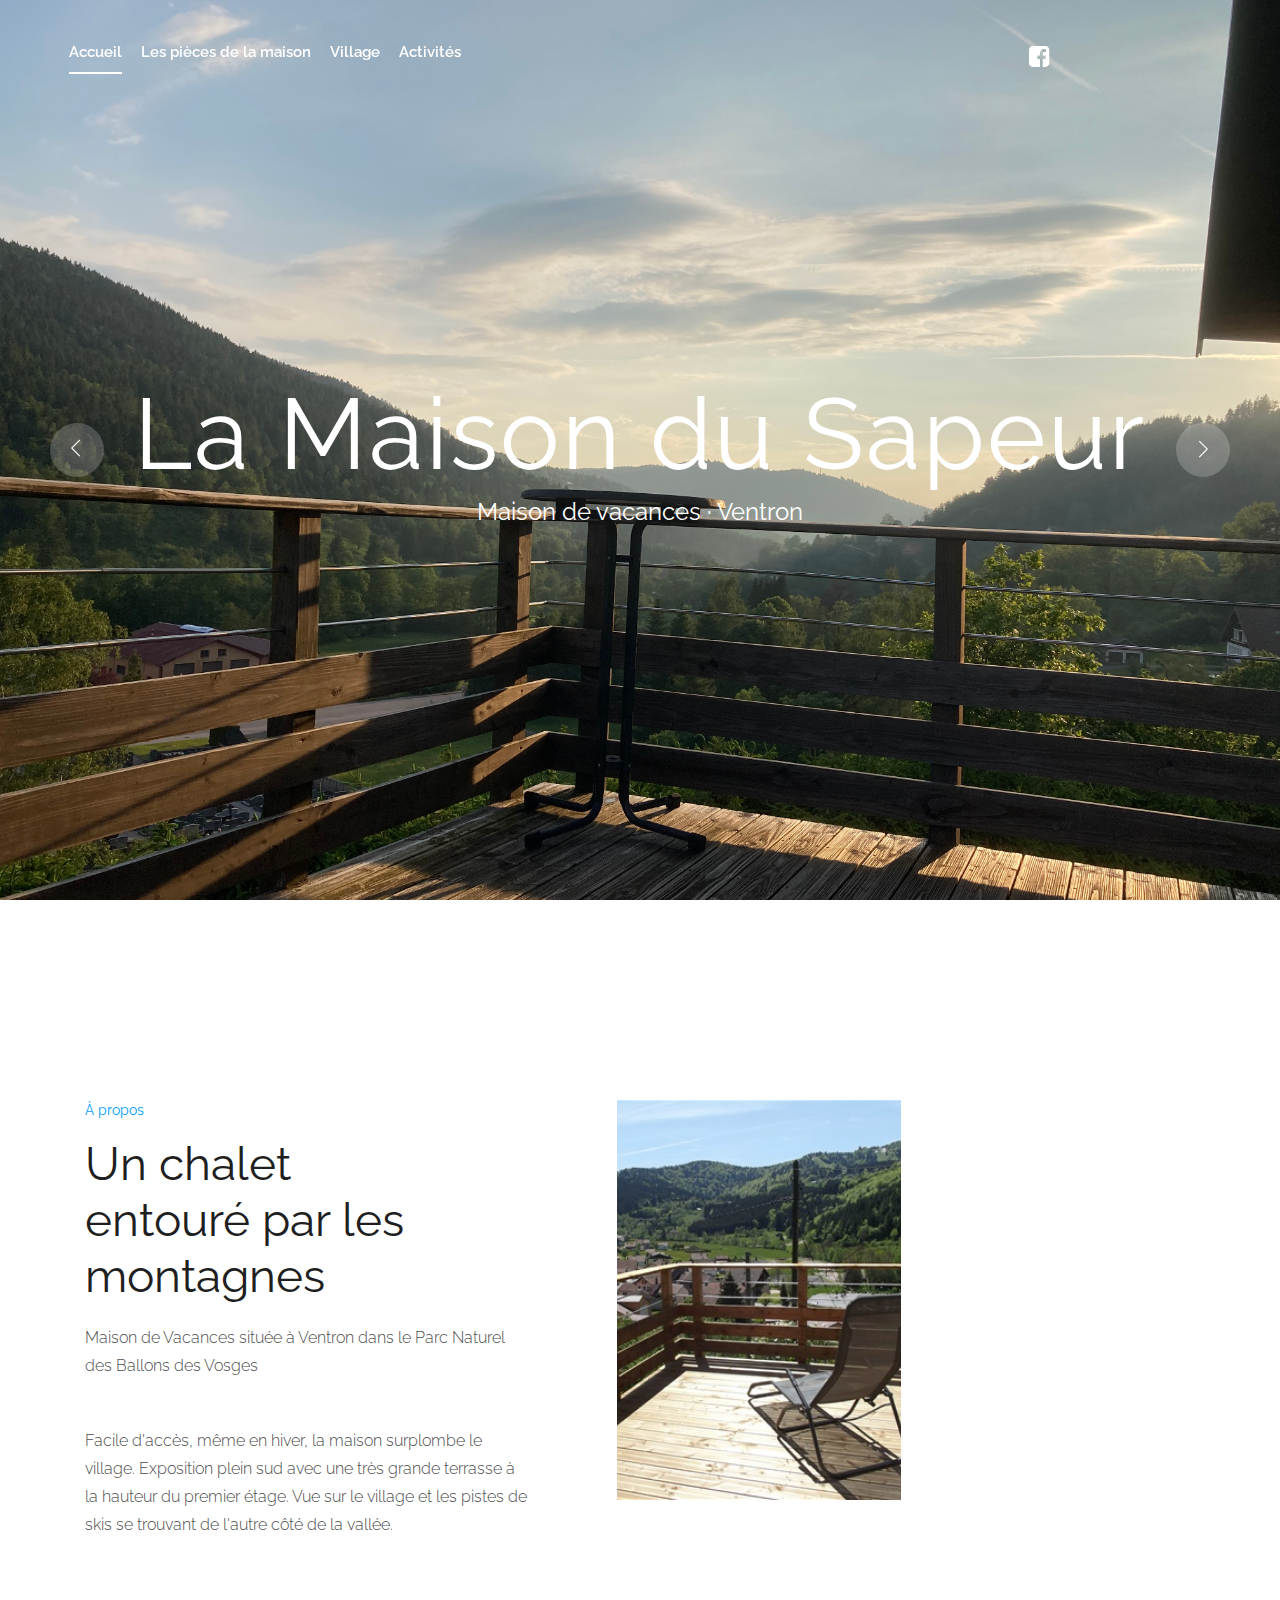
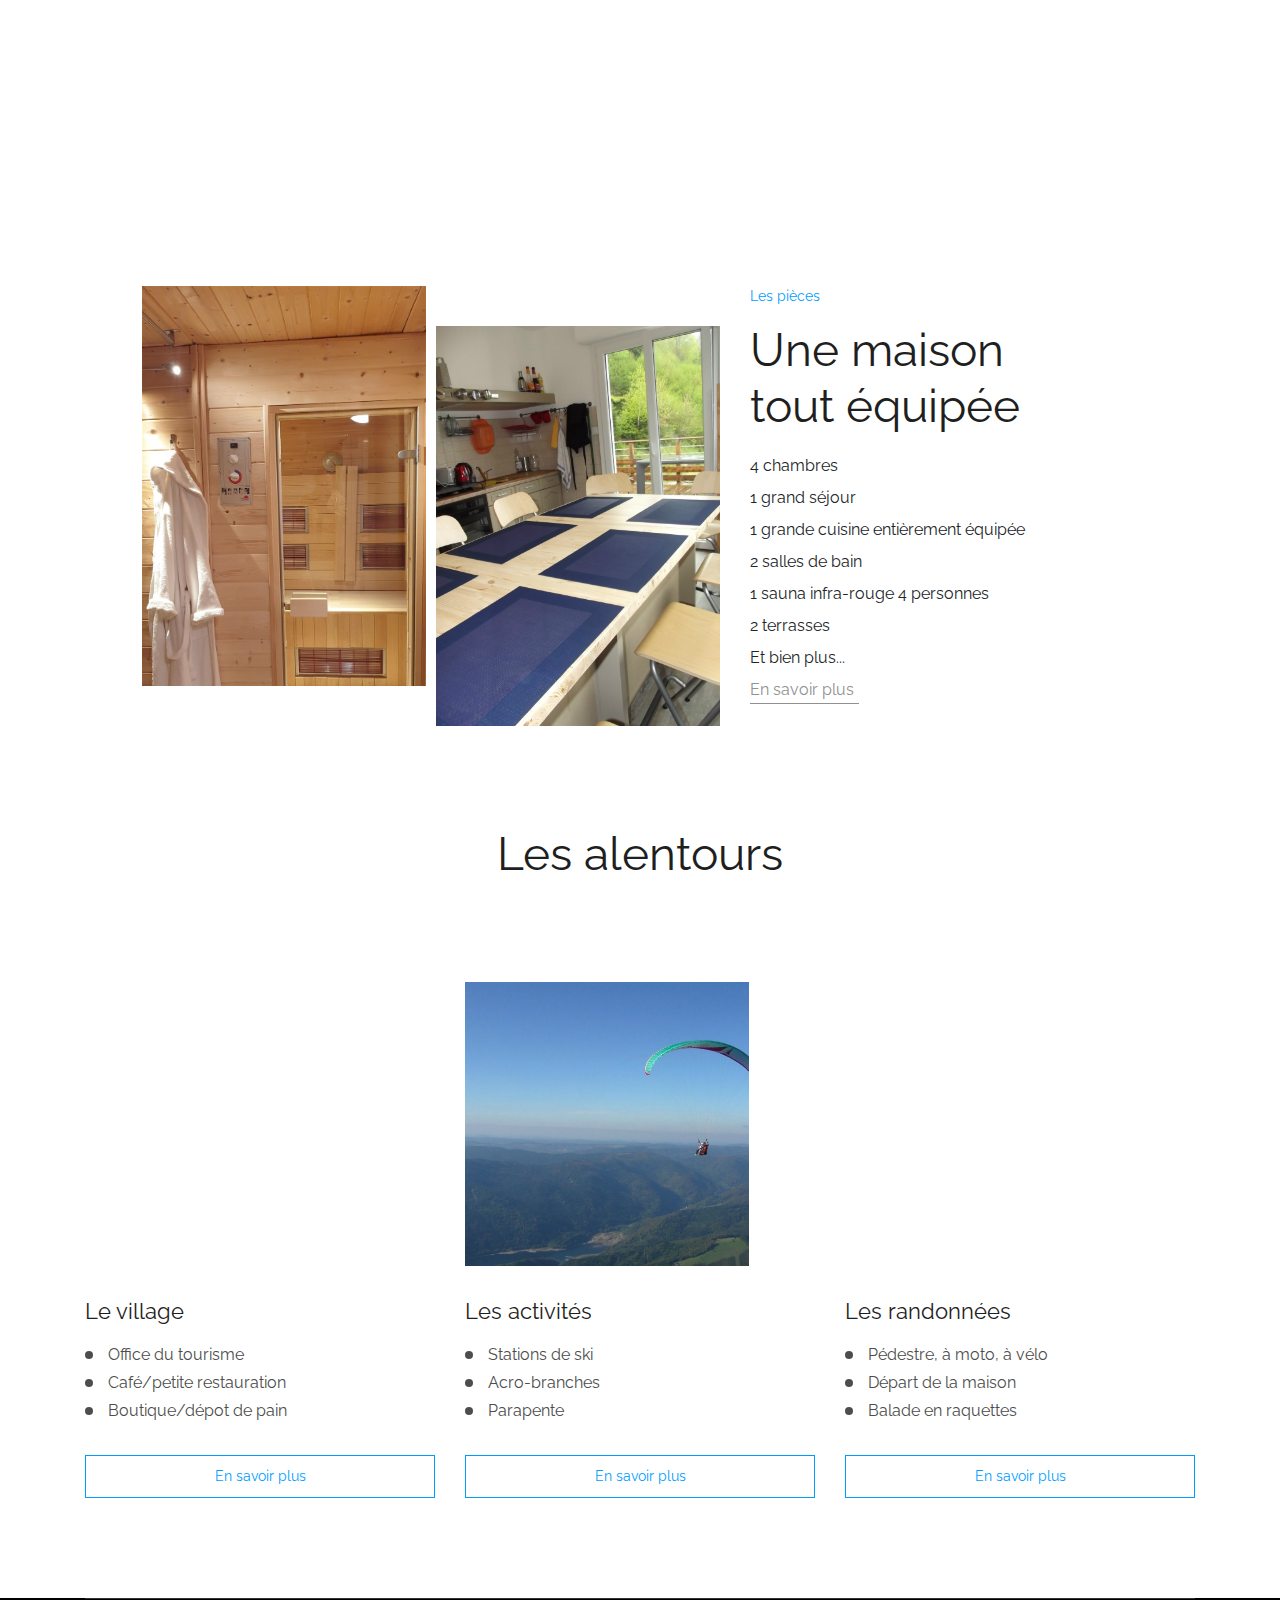
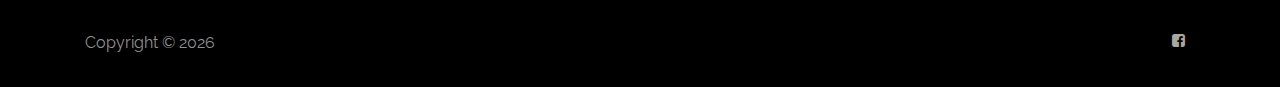
==== commit 30245031: "second draft" ====
--- a/index.html
+++ b/index.html
@@ -21,7 +21,7 @@
     <link rel="stylesheet" href="css/nice-select.css">
     <link rel="stylesheet" href="css/flaticon.css">
     <link rel="stylesheet" href="css/gijgo.css">
-    
+    <link rel="stylesheet" href="css/animate.css">
     <link rel="stylesheet" href="css/slicknav.css">
     <link rel="stylesheet" href="css/style.css">
     <!-- <link rel="stylesheet" href="css/responsive.css"> -->
@@ -44,7 +44,7 @@
                                 <nav>
                                     <ul id="navigation">
                                         <li><a class="active" href="index.html">Accueil</a></li>
-                                        <li><a href="rooms.html">Chambres</a></li>
+                                        <li><a href="rooms.html">Les pièces de la maison</a></li>
                                         <li><a href="village.html">Village</a></li>
                                         <li><a href="activity.html">Activités</a></li>
                                     </ul>
@@ -137,9 +137,11 @@
                 <div class="col-xl-7 col-lg-7">
                     <div class="about_thumb d-flex">
                         <!-- 284x400 -->
-                        <div class="img_home_1">
-                        </div>
-                        <div class="img_home_2">
+                        <div class="img_1">
+                            <!-- <img src="img/about/about_1.jpg" alt=""> -->
+                        </div>
+                        <div class="img_2">
+                            <!-- <img src="img/about/about_2.jpeg" alt=""> -->
                         </div>
                     </div>
                 </div>
@@ -174,7 +176,7 @@
                             <li>4 chambres</li>
                             <li>1 grand séjour</li>
                             <li>1 grande cuisine entièrement équipée</li>
-                            <li>2 Salles de bain</li>
+                            <li>2 salles de bain</li>
                             <li>1 sauna infra-rouge 4 personnes</li>
                             <li>2 terrasses</li>
                             <li>Et bien plus...</li>
@@ -205,6 +207,7 @@
                     <div class="single_offers">
                         <div class="about_thumb surrounding-img">
                             <div class="village-img"></div>
+                            <!-- <img src="img/village/village1.jpg" alt=""> -->
                         </div>
                         <h3>Le village</h3>
                         <ul>
@@ -212,7 +215,7 @@
                             <li>Café/petite restauration</li>
                             <li>Boutique/dépot de pain</li>
                         </ul>
-                        <a href="village.html" class="book_now">En savoir plus</a>
+                        <a href="activity.html" class="book_now">En savoir plus</a>
                     </div>
                 </div>
                 <div class="col-xl-4 col-md-4">
@@ -279,25 +282,9 @@
 
 
 
-    <script src="js/vendor/modernizr-3.5.0.min.js"></script>
     <script src="js/vendor/jquery-1.12.4.min.js"></script>
-    <script src="js/popper.min.js"></script>
-    <script src="js/bootstrap.min.js"></script>
     <script src="js/owl.carousel.min.js"></script>
-    <script src="js/isotope.pkgd.min.js"></script>
-    <script src="js/ajax-form.js"></script>
-    <script src="js/waypoints.min.js"></script>
-    <script src="js/jquery.counterup.min.js"></script>
-    <script src="js/imagesloaded.pkgd.min.js"></script>
-    <script src="js/scrollIt.js"></script>
-    <script src="js/jquery.scrollUp.min.js"></script>
-    <script src="js/wow.min.js"></script>
-    <script src="js/nice-select.min.js"></script>
     <script src="js/jquery.slicknav.min.js"></script>
-    <script src="js/jquery.magnific-popup.min.js"></script>
-    <script src="js/plugins.js"></script>
-    <script src="js/gijgo.min.js"></script>
-
     <script src="js/main.js"></script>
 
 </body>
--- a/css/style.css
+++ b/css/style.css
@@ -1 +1,4297 @@
-﻿@import"https://fonts.googleapis.com/css?family=Raleway:300,400,500,600,700,800,900&display=swap";@import"https://fonts.googleapis.com/css?family=Raleway:300,400,500,600,700,800,900&display=swap";.flex-center-start{display:-webkit-box;display:-ms-flexbox;display:flex;-webkit-box-align:center;-ms-flex-align:center;align-items:center;-webkit-box-pack:start;-ms-flex-pack:start;justify-content:start}body{font-family:"Raleway",sans-serif;font-weight:normal;font-style:normal}.img{max-width:100%;-webkit-transition:.3s;-moz-transition:.3s;-o-transition:.3s;transition:.3s}a,.button{-webkit-transition:.3s;-moz-transition:.3s;-o-transition:.3s;transition:.3s}a:focus,.button:focus,button:focus{text-decoration:none;outline:none}a:focus{color:#fff;text-decoration:none}a:focus,a:hover,.portfolio-cat a:hover,.footer -menu li a:hover{text-decoration:none;color:#1f1f1f}a,button{color:#1f1f1f;outline:medium none}h1,h2,h3,h4,h5{font-family:"Raleway",sans-serif;color:#1f1f1f}h1 a,h2 a,h3 a,h4 a,h5 a,h6 a{color:inherit}ul{margin:0px;padding:0px}li{list-style:none}p{font-size:16px;font-weight:300;line-height:28px;color:#4d4d4d;margin-bottom:13px;font-family:"Raleway",sans-serif}label{color:#7e7e7e;cursor:pointer;font-size:14px;font-weight:400}*::-moz-selection{background:#444;color:#fff;text-shadow:none}::-moz-selection{background:#444;color:#fff;text-shadow:none}::selection{background:#444;color:#fff;text-shadow:none}*::-webkit-input-placeholder{color:#ccc;font-size:14px;opacity:1}*:-ms-input-placeholder{color:#ccc;font-size:14px;opacity:1}*::-ms-input-placeholder{color:#ccc;font-size:14px;opacity:1}*::placeholder{color:#ccc;font-size:14px;opacity:1}h3{font-size:24px}.mb-65{margin-bottom:67px}.black-bg{background:#020c26 !important}.white-bg{background:#fff}.gray-bg{background:#f5f5f5}.bg-img-1{background-image:url(../img/slider/slider-img-1.jpg)}.bg-img-2{background-image:url(../img/background-img/bg-img-2.jpg)}.cta-bg-1{background-image:url(../img/background-img/bg-img-3.jpg)}.overlay{position:relative;z-index:0}.overlay::before{position:absolute;content:"";background-color:#1f1f1f;top:0;left:0;width:100%;height:100%;z-index:-1;opacity:.5}.overlay2{position:relative;z-index:0}.overlay2::before{position:absolute;content:"";background-color:#131313;top:0;left:0;width:100%;height:100%;z-index:-1;opacity:.2}.section-padding{padding-top:120px;padding-bottom:120px}.pt-120{padding-top:120px}.owl-carousel .owl-nav div{background:rgba(0,0,0,0);height:54px;left:0px;line-height:54px;position:absolute;text-align:center;top:50%;-webkit-transform:translateY(-50%);-ms-transform:translateY(-50%);transform:translateY(-50%);-webkit-transition:all .3s ease 0s;-o-transition:all .3s ease 0s;transition:all .3s ease 0s;width:54px;font-size:25px;color:#fff;background-color:rgba(255,255,255,.2);border-radius:50%;left:50px;font-size:18px;line-height:54px}.owl-carousel .owl-nav div.owl-next{left:auto;right:50px}.owl-carousel .owl-nav div.owl-next i{position:relative;right:0;top:1px}.owl-carousel .owl-nav div.owl-prev i{position:relative;right:1px;top:0px}.owl-carousel:hover .owl-nav div{opacity:1;visibility:visible}.owl-carousel:hover .owl-nav div:hover{color:#fff;background:#009dff}.mb-20px{margin-bottom:20px}.boxed-btn{background:#fff;color:#131313;display:inline-block;padding:18px 44px;font-family:"Raleway",sans-serif;font-size:14px;font-weight:400;border:0;border:1px solid #009dff;letter-spacing:3px;text-align:center;color:#009dff !important;text-transform:uppercase;cursor:pointer}.boxed-btn:hover{background:#009dff;color:#fff !important;border:1px solid #009dff}.boxed-btn:focus{outline:none}.boxed-btn.large-width{width:220px}.boxed-btn3{background:#009dff;color:#fff;display:inline-block;padding:18px 44px;font-family:"Raleway",sans-serif;font-size:14px;font-weight:400;border:0;border:1px solid #009dff;letter-spacing:3px;text-align:center;color:#fff !important;text-transform:uppercase;-webkit-transition:.5s;-moz-transition:.5s;-o-transition:.5s;transition:.5s;cursor:pointer}.boxed-btn3:hover{background:#fff;color:#009dff !important;border:1px solid #009dff}.boxed-btn3:focus{outline:none}.boxed-btn3.large-width{width:220px}.boxed-btn2{background:rgba(0,0,0,0);color:#fff;display:inline-block;padding:18px 24px;font-family:"Raleway",sans-serif;font-size:14px;font-weight:400;border:0;border:1px solid #fff;letter-spacing:2px;text-transform:uppercase}.boxed-btn2:hover{background:#fff;color:#131313 !important}.boxed-btn2:focus{outline:none}.line-button{color:#919191;font-size:16px;font-weight:400;display:inline-block;position:relative;padding-right:5px;padding-bottom:2px}.line-button::before{position:absolute;content:"";background:#919191;width:100%;height:1px;bottom:0;left:0}.line-button:hover{color:#009dff}.line-button:hover::before{background:#009dff}.book_now{display:inline-block;font-size:14px;color:#009dff;border:1px solid #009dff;text-transform:capitalize;padding:10px 25px}.book_now:hover{background:#009dff;color:#fff}.section_title span{color:#009dff;font-size:14px;font-weight:400;margin-bottom:15px;display:block}.section_title h3{font-size:46px;font-weight:400;line-height:56px;color:#1f1f1f}@media(max-width: 767px){.section_title h3{font-size:30px;line-height:36px}}@media(min-width: 768px)and (max-width: 991px){.section_title h3{font-size:36px;line-height:42px}}@media(max-width: 767px){.section_title h3 br{display:none}}.mb-100{margin-bottom:100px}@media(max-width: 767px){.mb-100{margin-bottom:40px}}@media(max-width: 767px){.mobile_menu{position:absolute;right:0px;width:100%;z-index:9}}.slicknav_menu .slicknav_nav{background:#fff;float:right;margin-top:0;padding:0;width:95%;padding:0;border-radius:0px;margin-top:5px;position:absolute;left:0;right:0;margin:auto;top:11px}.slicknav_menu .slicknav_nav a:hover{background:rgba(0,0,0,0);color:#009dff}.slicknav_menu .slicknav_nav a.active{color:#009dff}@media(max-width: 767px){.slicknav_menu .slicknav_nav a i{display:none}}@media(min-width: 768px)and (max-width: 991px){.slicknav_menu .slicknav_nav a i{display:none}}.slicknav_menu .slicknav_nav .slicknav_btn{background-color:rgba(0,0,0,0);cursor:pointer;margin-bottom:10px;margin-top:-40px;position:relative;z-index:99;border:1px solid #ddd;top:3px;right:5px;top:-32px}.slicknav_menu .slicknav_nav .slicknav_btn .slicknav_icon{margin-right:6px;margin-top:3px;position:relative;padding-bottom:3px;top:-11px;right:-5px}@media(max-width: 767px){.slicknav_menu{margin-right:0px}}.slicknav_nav .slicknav_arrow{float:right;font-size:22px;position:relative;top:-9px}.slicknav_btn{background-color:rgba(0,0,0,0);cursor:pointer;margin-bottom:10px;position:relative;z-index:99;border:none;border-radius:3px;top:5px;padding:5px;right:5px;margin-top:-5px;top:-31px}.slicknav_btn{background-color:rgba(0,0,0,0);cursor:pointer;margin-bottom:10px;position:relative;z-index:99;border:none;border-radius:3px;top:5px;padding:5px;right:0;margin-top:-5px;top:-41px}.slicknav_menu{position:fixed}.slicknav_menu .slicknav_nav{min-width:90vw}.slicknav_icon-bar-dark{background-color:#444 !important}.header-area{position:absolute;left:0;right:0;width:100%;top:0;z-index:9;padding-top:28px}@media(max-width: 767px){.header-area{margin-top:30px}}@media(min-width: 768px)and (max-width: 991px){.header-area{margin-top:30px}}.header-area .main-header-area{padding:0 150px}@media(max-width: 767px){.header-area .main-header-area{padding:10px 10px}}@media(min-width: 768px)and (max-width: 991px){.header-area .main-header-area{padding:10px 10px}}@media(min-width: 992px)and (max-width: 1200px){.header-area .main-header-area{padding:0 20px}}@media(min-width: 1200px)and (max-width: 1500px){.header-area .main-header-area{padding:0 10px}}.header-area .main-header-area .logo-img{text-align:center}@media(max-width: 767px){.header-area .main-header-area .logo-img{text-align:left}}@media(min-width: 768px)and (max-width: 991px){.header-area .main-header-area .logo-img{text-align:left}}@media(min-width: 992px)and (max-width: 1200px){.header-area .main-header-area .logo-img{text-align:left}}@media(max-width: 767px){.header-area .main-header-area .logo-img img{width:70px}}@media(min-width: 768px)and (max-width: 991px){.header-area .main-header-area .logo-img img{width:70px}}.header-area .main-header-area .book_room{display:-webkit-box;display:-moz-box;display:-ms-flexbox;display:-webkit-flex;display:flex;-webkit-align-items:center;-moz-align-items:center;-ms-align-items:center;align-items:center;-webkit-justify-content:flex-end;-moz-justify-content:flex-end;-ms-justify-content:flex-end;justify-content:flex-end;-ms-flex-pack:flex-end}.header-area .main-header-area .book_room .social_links ul li{display:inline-block}.header-area .main-header-area .book_room .social_links ul li a{color:#fff;margin:0 10px;font-size:24px}.header-area .main-header-area .book_room .social_links ul li a:hover{color:#a8a7a0}.header-area .main-header-area .book_room .book_btn{margin-left:30px}.header-area .main-header-area .book_room .book_btn a{background:#009dff;padding:12px 26px;font-size:14px;font-weight:400;border:1px solid rgba(0,0,0,0);color:#fff}.header-area .main-header-area .book_room .book_btn a:hover{background:#fff;color:#009dff;border:1px solid #009dff}.header-area .main-header-area .main-menu{text-align:center;padding:12px 0}.header-area .main-header-area .main-menu ul li{display:inline-block;position:relative;margin-right:50px}@media(min-width: 992px)and (max-width: 1200px){.header-area .main-header-area .main-menu ul li{margin-right:20px}}@media(min-width: 1200px)and (max-width: 1500px){.header-area .main-header-area .main-menu ul li{margin-right:15px}}.header-area .main-header-area .main-menu ul li a{color:#fff;font-size:16px;text-transform:capitalize;font-weight:600;display:inline-block;padding:0px 0px 10px 0px;font-family:"Raleway",sans-serif;position:relative;text-transform:capitalize}@media(min-width: 992px)and (max-width: 1200px){.header-area .main-header-area .main-menu ul li a{font-size:15px}}@media(min-width: 1200px)and (max-width: 1500px){.header-area .main-header-area .main-menu ul li a{font-size:15px}}.header-area .main-header-area .main-menu ul li a i{font-size:9px}@media(max-width: 767px){.header-area .main-header-area .main-menu ul li a i{display:none !important}}@media(min-width: 768px)and (max-width: 991px){.header-area .main-header-area .main-menu ul li a i{display:none !important}}.header-area .main-header-area .main-menu ul li a::before{position:absolute;content:"";background:#fff;width:100%;height:2px;bottom:0;left:0;opacity:0;transform:scaleX(0);-webkit-transition:.3s;-moz-transition:.3s;-o-transition:.3s;transition:.3s}.header-area .main-header-area .main-menu ul li a:hover::before{opacity:1;transform:scaleX(1)}.header-area .main-header-area .main-menu ul li a.active::before{opacity:1;transform:scaleX(1)}.header-area .main-header-area .main-menu ul li a:hover{color:#fff}.header-area .main-header-area .main-menu ul li .submenu{position:absolute;left:0;top:140%;background:#fff;width:200px;z-index:2;box-shadow:0 0 10px rgba(0,0,0,.02);opacity:0;visibility:hidden;text-align:left;-webkit-transition:.6s;-moz-transition:.6s;-o-transition:.6s;transition:.6s}.header-area .main-header-area .main-menu ul li .submenu li{display:block}.header-area .main-header-area .main-menu ul li .submenu li a{padding:10px 15px;position:inherit;-webkit-transition:.3s;-moz-transition:.3s;-o-transition:.3s;transition:.3s;display:block;color:#000}.header-area .main-header-area .main-menu ul li .submenu li a::before{display:none}.header-area .main-header-area .main-menu ul li .submenu li:hover a{color:#000}.header-area .main-header-area .main-menu ul li:hover>.submenu{opacity:1;visibility:visible;top:100%}.header-area .main-header-area .main-menu ul li:hover>a::before{opacity:1;transform:scaleX(1)}.header-area .main-header-area .main-menu ul li:first-child a{padding-left:0}.header-area .main-header-area.sticky{transition:transform 500ms ease,background 500ms ease;-webkit-transition:transform 500ms ease,background 500ms ease;box-shadow:0px 3px 16px 0px rgba(0,0,0,.1);padding:10px 150px;background:#000}@media(max-width: 767px){.header-area .main-header-area.sticky{padding:10px 10px}}@media(min-width: 768px)and (max-width: 991px){.header-area .main-header-area.sticky{padding:10px 10px}}@media(min-width: 992px)and (max-width: 1200px){.header-area .main-header-area.sticky{padding:10px 20px}}@media(min-width: 1200px)and (max-width: 1500px){.header-area .main-header-area.sticky{padding:10px 20px}}.header-area .main-header-area.sticky .main-menu{padding:0}.slider_bg_1{background-image:url(../img/banner/banner1.jpeg)}.slider_bg_2{background-image:url(../img/banner/banner2.jpg)}.slider_bg_3{background-image:url(../img/banner/banner3.jpeg)}.slider_bg_4{background-image:url(../img/banner/banner4.jpeg)}.slider_area .single_slider{height:100vh;background-size:cover;background-repeat:no-repeat}.slider_area .single_slider .slider_text h3{color:#fff;font-family:"Raleway",sans-serif;font-size:100px;text-transform:capitalize;letter-spacing:2px;font-weight:400;margin-bottom:4px}@media(max-width: 767px){.slider_area .single_slider .slider_text h3{font-size:33px;letter-spacing:3px}}@media(min-width: 768px)and (max-width: 991px){.slider_area .single_slider .slider_text h3{font-size:30px}}@media(min-width: 992px)and (max-width: 1200px){.slider_area .single_slider .slider_text h3{font-size:35px;letter-spacing:3px}}.slider_area .single_slider .slider_text p{font-size:24px;font-weight:400;color:#fff;margin-bottom:0;margin-top:0}@media(min-width: 992px)and (max-width: 1200px){.slider_area .single_slider .slider_text p{font-size:16px}}@media(max-width: 767px){.slider_area .single_slider .slider_text p{font-size:16px}}.light_margin_b{margin-bottom:20px !important}.no_padding{padding:0 !important}.about_list_title{margin-bottom:8px;font-weight:bold}.about_list,.activity_list{padding-left:8px}.about_list li,.activity_list li{font-size:16px;color:#4d4d4d;line-height:28px;position:relative;z-index:9;padding-left:23px}.about_list li::before,.activity_list li::before{position:absolute;content:"";width:8px;height:8px;background:#4d4d4d;left:0;top:50%;-webkit-transform:translateY(-50%);-moz-transform:translateY(-50%);-ms-transform:translateY(-50%);transform:translateY(-50%);border-radius:50%}.about_area{padding-top:200px;padding-bottom:100px}@media(max-width: 767px){.about_area{padding-top:40px;padding-bottom:40px}}@media(min-width: 768px)and (max-width: 991px){.about_area{padding-top:80px;padding-bottom:80px}}@media(min-width: 992px)and (max-width: 1200px){.about_area{padding-top:100px;padding-bottom:100px}}.about_area .about_info li{margin-bottom:8px}.about_area .about_info p{font-size:16px;line-height:28px;font-size:16px;line-height:28px;margin-top:0;margin-bottom:47px}@media(max-width: 767px){.about_area .about_info a{margin-bottom:30px}}.about_area .about_thumb{-webkit-justify-content:flex-end;-moz-justify-content:flex-end;-ms-justify-content:flex-end;justify-content:flex-end;-ms-flex-pack:flex-end}@media(min-width: 768px)and (max-width: 991px){.about_area .about_thumb{-webkit-justify-content:flex-start;-moz-justify-content:flex-start;-ms-justify-content:flex-start;justify-content:flex-start;-ms-flex-pack:flex-start;margin-top:30px}}.about_area .about_thumb img{width:100%}.about_area .about_thumb .img_home_1{background-image:url(../img/about/about_1.jpg);width:284px;height:400px;background-position:-170px;background-size:cover;background-repeat:no-repeat}.about_area .about_thumb .img_home_2{background-image:url(../img/about/about_2.jpeg);width:284px;height:400px;margin-top:40px;margin-left:10px;background-size:cover;background-repeat:no-repeat}.about_area .about_thumb .img_1{background-image:url(../img/village/village_1.jpg);width:284px;height:400px;background-position:-170px;background-size:cover;background-repeat:no-repeat}.about_area .about_thumb .img_2{background-image:url(../img/village/village_2.jpg);width:284px;height:400px;margin-top:40px;margin-left:10px;background-size:cover;background-repeat:no-repeat}.about_area .about_thumb .img_3{background-image:url(../img/village/village_3.jpeg);width:284px;height:400px;margin-top:40px;margin-right:10px;background-position:-200px;background-size:cover;background-repeat:no-repeat}.about_area .about_thumb .img_4{background-image:url(../img/village/village_4.jpeg);width:284px;height:400px;background-size:cover;background-repeat:no-repeat}.about_area .about_thumb .activity-img{background-image:url(../img/activity/activity4.jpg);width:284px;height:400px;margin-top:40px;margin-right:10px;background-position:-200px;background-size:cover;background-repeat:no-repeat}.about_area .about_thumb .activity2-img{background-image:url(../img/activity/activity3.jpg);width:284px;height:400px;background-size:cover;background-repeat:no-repeat;background-position:-270px}.about_area .about_thumb .activity3-img{background-image:url(../img/activity/activity2.jpg);width:284px;height:400px;background-size:cover;background-repeat:no-repeat;background-position:-310px}.about_area .about_thumb .activity4-img{background-image:url(../img/about/about_2.jpeg);margin-top:40px;margin-left:10px;width:284px;height:400px;background-size:cover;background-repeat:no-repeat}@media(min-width: 768px)and (max-width: 991px){.about_area .about_thumb2{margin-bottom:30px}}.about_area .about_thumb2 img{width:100%}.about_area .about_thumb2 .img_2{margin-top:40px;margin-left:10px}.surrounding-img{width:284px;height:284px}.surrounding-img div{transition:all .5s;width:100%;height:100%;background-size:cover;background-repeat:no-repeat}.surrounding-img div:hover{-webkit-transform:scale(1.1);-moz-transform:scale(1.1);-ms-transform:scale(1.1);transform:scale(1.1)}.surrounding-img .village-img{background-image:url(../img/village/village1.jpeg)}.surrounding-img .village4-img{background-image:url(../img/village/village4.jpg)}.surrounding-img .activity-img{background-image:url(../img/activity/activity1.jpg)}.surrounding-img .walk-img{background-image:url(../img/walk/walk1.jpeg)}.about_bg_1{background-image:url(../img/banner/about_banner.png)}.about_info_area{padding-left:387px;margin-top:50px}@media(min-width: 768px)and (max-width: 991px){.about_info_area{padding-left:0px}}@media(max-width: 767px){.about_info_area{padding-left:0px}}@media(min-width: 992px)and (max-width: 1200px){.about_info_area{padding-left:0px}}@media(min-width: 1200px)and (max-width: 1500px){.about_info_area{padding-left:0px}}.about_info_area .single_slider{height:750px;background-size:cover;background-position:center center;background-repeat:no-repeat}@media(max-width: 767px){.about_info_area .single_slider{height:400px}}@media(min-width: 768px)and (max-width: 991px){.about_info_area .single_slider{height:400px}}@media(min-width: 992px)and (max-width: 1200px){.about_info_area .single_slider{height:500px}}.about_main_info{padding-top:100px}@media(max-width: 767px){.about_main_info{padding-top:50px}}.about_main_info .single_about_info{margin-bottom:43px}@media(max-width: 767px){.about_main_info .single_about_info{margin-bottom:30px}}.about_main_info .single_about_info h3{font-size:22px;color:#1f1f1f;margin-bottom:0;margin-bottom:10px;line-height:32px}.about_main_info .single_about_info p{font-size:16px;line-height:28px;font-weight:400;color:#4d4d4d}@media(max-width: 767px){.about_main_info .single_about_info p br{display:none}}@media(min-width: 768px)and (max-width: 991px){.about_main_info .single_about_info p br{display:none}}@media(min-width: 992px)and (max-width: 1200px){.about_main_info .single_about_info p br{display:none}}@media(min-width: 1200px)and (max-width: 1500px){.about_main_info .single_about_info p br{display:none}}.rooms_area{padding-top:200px;padding-bottom:100px}@media(max-width: 767px){.rooms_area{padding-top:40px;padding-bottom:40px}}@media(min-width: 768px)and (max-width: 991px){.rooms_area{padding-top:80px;padding-bottom:80px}}@media(min-width: 992px)and (max-width: 1200px){.rooms_area{padding-top:100px;padding-bottom:100px}}.rooms_area .rooms_info li{margin-bottom:8px}.rooms_area .rooms_info p{font-size:16px;line-height:28px;font-size:16px;line-height:28px;margin-top:0;margin-bottom:47px}@media(max-width: 767px){.rooms_area .rooms_info a{margin-bottom:30px}}.rooms_area .rooms_thumb{-webkit-justify-content:flex-end;-moz-justify-content:flex-end;-ms-justify-content:flex-end;justify-content:flex-end;-ms-flex-pack:flex-end}@media(min-width: 768px)and (max-width: 991px){.rooms_area .rooms_thumb{-webkit-justify-content:flex-start;-moz-justify-content:flex-start;-ms-justify-content:flex-start;justify-content:flex-start;-ms-flex-pack:flex-start;margin-top:30px}}.rooms_area .rooms_thumb img{width:100%}.rooms_area .rooms_thumb .img_1{background-image:url(../img/rooms/sauna.jpg);width:284px;height:400px;background-size:cover;background-repeat:no-repeat}.rooms_area .rooms_thumb .img_2{background-image:url(../img/rooms/kitchen.jpg);width:284px;height:400px;margin-top:40px;margin-left:10px;background-size:cover;background-repeat:no-repeat}@media(min-width: 768px)and (max-width: 991px){.rooms_area .rooms_thumb2{margin-bottom:30px}}.rooms_area .rooms_thumb2 img{width:100%}.rooms_area .rooms_thumb2 .img_2{margin-top:40px;margin-left:10px}.rooms_bg_1{background-image:url(../img/banner/rooms_banner.png)}.rooms_info_area{padding-left:387px;margin-top:50px}@media(min-width: 768px)and (max-width: 991px){.rooms_info_area{padding-left:0px}}@media(max-width: 767px){.rooms_info_area{padding-left:0px}}@media(min-width: 992px)and (max-width: 1200px){.rooms_info_area{padding-left:0px}}@media(min-width: 1200px)and (max-width: 1500px){.rooms_info_area{padding-left:0px}}.rooms_info_area .single_slider{height:750px;background-size:cover;background-position:center center;background-repeat:no-repeat}@media(max-width: 767px){.rooms_info_area .single_slider{height:400px}}@media(min-width: 768px)and (max-width: 991px){.rooms_info_area .single_slider{height:400px}}@media(min-width: 992px)and (max-width: 1200px){.rooms_info_area .single_slider{height:500px}}.rooms_main_info{padding-top:100px}@media(max-width: 767px){.rooms_main_info{padding-top:50px}}.rooms_main_info .single_rooms_info{margin-bottom:43px}@media(max-width: 767px){.rooms_main_info .single_rooms_info{margin-bottom:30px}}.rooms_main_info .single_rooms_info h3{font-size:22px;color:#1f1f1f;margin-bottom:0;margin-bottom:10px;line-height:32px}.rooms_main_info .single_rooms_info p{font-size:16px;line-height:28px;font-weight:400;color:#4d4d4d}@media(max-width: 767px){.rooms_main_info .single_rooms_info p br{display:none}}@media(min-width: 768px)and (max-width: 991px){.rooms_main_info .single_rooms_info p br{display:none}}@media(min-width: 992px)and (max-width: 1200px){.rooms_main_info .single_rooms_info p br{display:none}}@media(min-width: 1200px)and (max-width: 1500px){.rooms_main_info .single_rooms_info p br{display:none}}.rooms_detail_img{width:290px;height:280px;background-size:cover !important;background-repeat:no-repeat !important}.rooms_fourre_tout{width:200px;height:200px;background-size:cover !important;background-repeat:no-repeat !important}.offers_area{padding-bottom:100px}@media(max-width: 767px){.offers_area{padding-bottom:40px}}.offers_area.padding_top{padding-top:200px}@media(max-width: 767px){.offers_area.padding_top{padding-top:40px}}@media(min-width: 768px)and (max-width: 991px){.offers_area.padding_top{padding-top:80px}}@media(min-width: 992px)and (max-width: 1200px){.offers_area.padding_top{padding-top:80px}}@media(max-width: 767px){.offers_area .single_offers{margin-bottom:30px}}.offers_area .single_offers .about_thumb{overflow:hidden}.offers_area .single_offers .about_thumb img{width:100%;-webkit-transform:scale(1);-moz-transform:scale(1);-ms-transform:scale(1);transform:scale(1);-webkit-transition:.3s;-moz-transition:.3s;-o-transition:.3s;transition:.3s}.offers_area .single_offers h3{font-size:22px;font-weight:400;color:#1f1f1f;margin-top:32px}@media(min-width: 768px)and (max-width: 991px){.offers_area .single_offers h3{font-size:18px}}@media(min-width: 768px)and (max-width: 991px){.offers_area .single_offers h3 br{display:none}}.offers_area .single_offers ul{margin-top:17px;margin-bottom:30px}.offers_area .single_offers ul li{font-size:16px;color:#4d4d4d;line-height:28px;position:relative;z-index:9;padding-left:23px}.offers_area .single_offers ul li::before{position:absolute;content:"";width:8px;height:8px;background:#4d4d4d;left:0;top:50%;-webkit-transform:translateY(-50%);-moz-transform:translateY(-50%);-ms-transform:translateY(-50%);transform:translateY(-50%);border-radius:50%}.offers_area .single_offers a{width:100%;text-align:center}.offers_area .single_offers:hover .about_thumb img{width:100%;-webkit-transform:scale(1.1);-moz-transform:scale(1.1);-ms-transform:scale(1.1);transform:scale(1.1)}.video_bg{background-image:url(../img/video/video.png)}.video_area{padding:250px 0;background-size:cover;background-position:center center}@media(max-width: 767px){.video_area{padding:100px 0}}@media(min-width: 768px)and (max-width: 991px){.video_area{padding:100px 0}}.video_area .video_area_inner span{font-size:14px;color:#fff}.video_area .video_area_inner h3{font-size:46px;color:#fff;line-height:56px;font-weight:400;margin-top:12px;margin-bottom:28px}@media(max-width: 767px){.video_area .video_area_inner h3{font-size:30px}}.video_area .video_area_inner a{width:60px;height:60px;background:#fff;line-height:60px;font-size:15px;color:#009dff;display:inline-block;-webkit-border-radius:50%;-moz-border-radius:50%;border-radius:50%}.video_area .video_area_inner a i{position:relative;left:2px}.features_room{padding-top:93px;display:block;overflow:hidden}@media(max-width: 767px){.features_room{padding-top:40px}}@media(min-width: 768px)and (max-width: 991px){.features_room{padding-top:0}}.features_room .rooms_here .single_rooms{position:relative;width:50%;float:left}@media(max-width: 767px){.features_room .rooms_here .single_rooms{width:100%;margin-bottom:30px}}.features_room .rooms_here .single_rooms::before{position:absolute;left:0;top:0;width:100%;height:100%;content:"";background:#fff;background:-moz-linear-gradient(top, #ffffff 0%, #000000 77%);background:-webkit-linear-gradient(top, #ffffff 0%, #000000 77%);background:linear-gradient(to bottom, #ffffff 0%, #000000 77%);filter:progid:DXImageTransform.Microsoft.gradient( startColorstr="#ffffff", endColorstr="#000000",GradientType=0 );z-index:1;opacity:.5}.features_room .rooms_here .single_rooms .room_thumb{position:relative;overflow:hidden}.features_room .rooms_here .single_rooms .room_thumb img{width:100%;-webkit-transform:scale(1);-moz-transform:scale(1);-ms-transform:scale(1);transform:scale(1);-webkit-transition:.5s;-moz-transition:.5s;-o-transition:.5s;transition:.5s}.features_room .rooms_here .single_rooms .room_thumb .room_heading{position:absolute;left:0;right:0;bottom:0px;padding:60px 60px 47px 60px}@media(max-width: 767px){.features_room .rooms_here .single_rooms .room_thumb .room_heading{padding:20px}}@media(min-width: 768px)and (max-width: 991px){.features_room .rooms_here .single_rooms .room_thumb .room_heading{padding:20px}}.features_room .rooms_here .single_rooms .room_thumb .room_heading span{font-size:14px;color:#fff;margin-bottom:9px;display:block;position:relative;z-index:8}.features_room .rooms_here .single_rooms .room_thumb .room_heading h3{font-size:30px;color:#fff;position:relative;z-index:8}@media(max-width: 767px){.features_room .rooms_here .single_rooms .room_thumb .room_heading h3{font-size:20px}}.features_room .rooms_here .single_rooms .room_thumb .room_heading a{color:#fff;text-transform:capitalize;font-weight:600;position:relative;z-index:8;-webkit-transform:translateY(-40px);-moz-transform:translateY(-40px);-ms-transform:translateY(-40px);transform:translateY(-40px);opacity:0;visibility:hidden}.features_room .rooms_here .single_rooms .room_thumb .room_heading a:hover{color:#009dff}.features_room .rooms_here .single_rooms:hover img{width:100%;-webkit-transform:scale(1.1);-moz-transform:scale(1.1);-ms-transform:scale(1.1);transform:scale(1.1)}.features_room .rooms_here .single_rooms:hover .room_heading a{-webkit-transform:translateY(0px);-moz-transform:translateY(0px);-ms-transform:translateY(0px);transform:translateY(0px);opacity:1;visibility:visible}.forQuery{padding-top:200px;padding-bottom:200px}@media(max-width: 767px){.forQuery{padding:60px 0}}@media(min-width: 768px)and (max-width: 991px){.forQuery{padding:100px 0}}@media(min-width: 992px)and (max-width: 1200px){.forQuery{padding:100px 0}}@media(min-width: 1200px)and (max-width: 1500px){.forQuery{padding:100px 0}}.forQuery .Query_border{border:1px solid #bababa;padding:38px 50px}@media(max-width: 767px){.forQuery .Query_border{padding:20px 20px}}.forQuery .Query_border .Query_text{text-align:left}.forQuery .Query_border p{font-size:30px;color:#1f1f1f;font-weight:400;margin-bottom:0}@media(max-width: 767px){.forQuery .Query_border p{margin-bottom:20px;font-size:18px;text-align:center}}@media(min-width: 768px)and (max-width: 991px){.forQuery .Query_border p{font-size:18px}}.forQuery .Query_border .phone_num{text-align:right}@media(max-width: 767px){.forQuery .Query_border .phone_num{text-align:center}}.forQuery .Query_border .phone_num a{background:#009dff;color:#fff;padding:12px 53px;border-radius:30px;display:inline-block;font-size:18px;border:1px solid rgba(0,0,0,0)}.forQuery .Query_border .phone_num a:hover{color:#009dff;border:1px solid #009dff;background:#fff}.instagram_area{display:flex;overflow:hidden;align-items:center;flex-wrap:wrap;justify-content:center}.instagram_area .single_instagram{min-width:350px;min-height:350px;background-size:cover !important}.instagram_area .single_instagram img{width:100%;-webkit-transform:scaleX(1);-moz-transform:scaleX(1);-ms-transform:scaleX(1);transform:scaleX(1);-webkit-transition:.5s;-moz-transition:.5s;-o-transition:.5s;transition:.5s}.instagram_area .single_instagram .ovrelay{position:absolute;left:0;top:0;width:100%;height:100%;background:rgba(0,0,0,.2);-webkit-transform:translateX(-80%);-moz-transform:translateX(-80%);-ms-transform:translateX(-80%);transform:translateX(-80%);-webkit-transition:.5s;-moz-transition:.5s;-o-transition:.5s;transition:.5s;opacity:0;visibility:hidden}.instagram_area .single_instagram .ovrelay a{color:#fff;position:absolute;left:0;top:50%;transform:translateY(-50%);right:0;text-align:center;font-size:34px;-webkit-transform:translateY(-50%);-moz-transform:translateY(-50%);-ms-transform:translateY(-50%);transform:translateY(-50%)}.instagram_area .single_instagram:hover .ovrelay{-webkit-transform:translateX(0%);-moz-transform:translateX(0%);-ms-transform:translateX(0%);transform:translateX(0%);opacity:1;visibility:visible}.instagram_area .single_instagram:hover div{-webkit-transform:scaleX(1.1);-moz-transform:scaleX(1.1);-ms-transform:scaleX(1.1);transform:scaleX(1.1)}#test-form .white-popup-block .popup_inner .gj-datepicker span{color:red}#test-form .white-popup-block input{width:100%;height:50px}.gj-datepicker input{width:100%;height:50px;border:1px solid #ddd;padding:17px;font-size:12px;color:#919191;margin-bottom:20px}.gj-datepicker-md [role=right-icon]{position:absolute;right:0px;top:0px;font-size:14px;color:#919191;margin-right:15px;top:16px}.gj-picker-md{font-family:"Roboto","Helvetica","Arial",sans-serif;font-size:16px;font-weight:400;letter-spacing:.04em;line-height:1;color:rgba(0,0,0,.87);padding:10px;padding:20px;border:1px solid #e0e0e0}.footer{background:#000}.footer .footer_top{padding-top:145px;padding-bottom:129px}@media(max-width: 767px){.footer .footer_top{padding-top:60px;padding-bottom:30px}}@media(max-width: 767px){.footer .footer_top .footer_widget{margin-bottom:30px}}@media(min-width: 768px)and (max-width: 991px){.footer .footer_top .footer_widget{margin-bottom:30px}}.footer .footer_top .footer_widget .footer_title{font-size:22px;font-weight:400;color:#fff;text-transform:capitalize;margin-bottom:40px}@media(max-width: 767px){.footer .footer_top .footer_widget .footer_title{margin-bottom:20px}}.footer .footer_top .footer_widget p.footer_text{font-size:16px;color:#bababa;margin-bottom:23px;font-weight:400;line-height:28px}.footer .footer_top .footer_widget ul li a{font-size:16px;color:#bababa;line-height:42px}.footer .footer_top .footer_widget ul li a:hover{color:#009dff}.footer .footer_top .footer_widget .newsletter_form{position:relative;margin-bottom:20px}.footer .footer_top .footer_widget .newsletter_form input{width:100%;height:45px;background:#fff;padding-left:20px;font-size:16px;color:#000;border:none}.footer .footer_top .footer_widget .newsletter_form input::placeholder{font-size:16px;color:#919191}.footer .footer_top .footer_widget .newsletter_form button{position:absolute;top:0;right:0;height:100%;border:none;font-size:14px;color:#fff;background:#009dff;padding:10px;padding:0 22px;cursor:pointer}.footer .footer_top .footer_widget .newsletter_text{font-size:16px;color:#bababa}.footer .copy-right_text{padding-bottom:30px}.footer .copy-right_text .footer_border{border-top:1px solid rgba(255,255,255,.2);padding-bottom:30px}.footer .copy-right_text .copy_right{font-size:16px;color:#919191;margin-bottom:0;font-weight:400}@media(max-width: 767px){.footer .copy-right_text .copy_right{font-size:14px}}.footer .copy-right_text .copy_right a{color:#009dff}.footer .copy-right_text .social_links{text-align:right}@media(max-width: 767px){.footer .copy-right_text .social_links{text-align:center;margin-top:30px}}.footer .copy-right_text .social_links ul li{display:inline-block}.footer .copy-right_text .social_links ul li a{color:#a8a7a0;margin:0 10px;font-size:15px}.footer .copy-right_text .social_links ul li a:hover{color:#fff}.room_banner{background-image:url(../img/rooms/room1.jpg)}@media(min-width: 1000px){.room_banner{background-position:0px 730px !important}}.about_banner{background-image:url(../img/village/village1.jpeg)}.about_banner h3{text-shadow:2px 2px #444}.activity_banner{background-image:url(../img/activity/activity1.jpg)}.activity_banner h3{text-shadow:2px 2px #444}.bradcam_area{padding:170px;background-size:cover;background-position:center center;text-align:center;padding:269px 0 159px 0}@media(max-width: 767px){.bradcam_area{padding:150px 0}}.bradcam_area h3{font-size:60px;color:#fff;font-weight:400;margin-bottom:0;text-transform:capitalize}@media(max-width: 767px){.bradcam_area h3{font-size:30px}}.popup_box{background:#fff;display:inline-block;z-index:9;width:681px;padding:60px 40px}.popup_box h3{text-align:center;font-size:22px;color:#1f1f1f;margin-bottom:46px}.popup_box .boxed-btn3{width:100%;text-transform:capitalize}.popup_box .nice-select{-webkit-tap-highlight-color:rgba(0,0,0,0);background-color:#fff;border:solid 1px #e2e2e2;box-sizing:border-box;clear:both;cursor:pointer;display:block;float:left;font-family:"Raleway",sans-serif;font-weight:normal;width:100% !important;line-height:50px;outline:none;padding-left:18px;padding-right:30px;position:relative;text-align:left !important;-webkit-transition:all .2s ease-in-out;transition:all .2s ease-in-out;-webkit-user-select:none;-moz-user-select:none;-ms-user-select:none;user-select:none;white-space:nowrap;width:auto;border-radius:0;margin-bottom:30px;height:50px !important;font-size:16px;font-weight:400;color:#919191}.popup_box .nice-select::after{content:"";display:block;height:5px;margin-top:-5px;pointer-events:none;position:absolute;right:17px;top:3px;transition:all .15s ease-in-out;width:5px;font-family:fontawesome;color:#919191;font-size:15px}.popup_box .nice-select.open .list{opacity:1;pointer-events:auto;-webkit-transform:scale(1) translateY(0);-ms-transform:scale(1) translateY(0);transform:scale(1) translateY(0);height:200px;overflow-y:scroll}.popup_box .nice-select.list{height:200px;overflow-y:scroll}#test-form{display:inline-block;margin:auto;text-align:center;position:absolute;left:50%;top:50%;-webkit-transform:translate(-50%, -50%);-moz-transform:translate(-50%, -50%);-ms-transform:translate(-50%, -50%);transform:translate(-50%, -50%)}#test-form .mfp-close-btn-in .mfp-close{color:#333;display:none !important}#test-form button.mfp-close{display:none !important}.mfp-bg{top:0;left:0;width:100%;height:100%;z-index:1042;overflow:hidden;position:fixed;background:#000;opacity:.7}.dropdown .dropdown-menu{-webkit-transition:all .3s;-moz-transition:all .3s;-ms-transition:all .3s;-o-transition:all .3s;transition:all .3s}.contact-info{margin-bottom:25px}.contact-info__icon{margin-right:20px}.contact-info__icon i,.contact-info__icon span{color:#8f9195;font-size:27px}.contact-info .media-body h3{font-size:16px;margin-bottom:0;font-size:16px;color:#2a2a2a}.contact-info .media-body h3 a:hover{color:#ff5e13}.contact-info .media-body p{color:#8a8a8a}.contact-title{font-size:27px;font-weight:600;margin-bottom:20px}.form-contact label{font-size:14px}.form-contact .form-group{margin-bottom:30px}.form-contact .form-control{border:1px solid #e5e6e9;border-radius:0px;height:48px;padding-left:18px;font-size:13px;background:rgba(0,0,0,0)}.form-contact .form-control:focus{outline:0;box-shadow:none}.form-contact .form-control::placeholder{font-weight:300;color:#999}.form-contact textarea{border-radius:0px;height:100% !important}.modal-message .modal-dialog{position:absolute;top:36%;left:50%;transform:translateX(-50%) translateY(-50%) !important;margin:0px;max-width:500px;width:100%}.modal-message .modal-dialog .modal-content .modal-header{text-align:center;display:block;border-bottom:none;padding-top:50px;padding-bottom:50px}.modal-message .modal-dialog .modal-content .modal-header .close{position:absolute;right:-15px;top:-15px;padding:0px;color:#fff;opacity:1;cursor:pointer}.modal-message .modal-dialog .modal-content .modal-header h2{display:block;text-align:center;padding-bottom:10px}.modal-message .modal-dialog .modal-content .modal-header p{display:block}.contact-section{padding:130px 0 100px}@media(max-width: 991px){.contact-section{padding:70px 0 40px}}@media only screen and (min-width: 992px)and (max-width: 1200px){.contact-section{padding:80px 0 50px}}.contact-section .btn_2{background-color:#191d34;padding:18px 60px;border-radius:50px;margin-top:0}.contact-section .btn_2:hover{background-color:#ff5e13}.sample-text-area{background:#fff;padding:100px 0 70px 0}.text-heading{margin-bottom:30px;font-size:24px}b,sup,sub,u,del{color:#ff5e13}h1{font-size:36px}h2{font-size:30px}h3{font-size:24px}h4{font-size:18px}h5{font-size:16px}h6{font-size:14px}h1,h2,h3,h4,h5,h6{line-height:1.2em}.typography h1,.typography h2,.typography h3,.typography h4,.typography h5,.typography h6{color:#828bb2}.button-area{background:#fff}.button-area .border-top-generic{padding:70px 15px;border-top:1px dotted #eee}.button-group-area .genric-btn{margin-right:10px;margin-top:10px}.button-group-area .genric-btn:last-child{margin-right:0}.genric-btn{display:inline-block;outline:none;line-height:40px;padding:0 30px;font-size:.8em;text-align:center;text-decoration:none;font-weight:500;cursor:pointer;-webkit-transition:all .3s ease 0s;-moz-transition:all .3s ease 0s;-o-transition:all .3s ease 0s;transition:all .3s ease 0s}.genric-btn:focus{outline:none}.genric-btn.e-large{padding:0 40px;line-height:50px}.genric-btn.large{line-height:45px}.genric-btn.medium{line-height:30px}.genric-btn.small{line-height:25px}.genric-btn.radius{border-radius:3px}.genric-btn.circle{border-radius:20px}.genric-btn.arrow{display:-webkit-inline-box;display:-ms-inline-flexbox;display:inline-flex;-webkit-box-align:center;-ms-flex-align:center;align-items:center}.genric-btn.arrow span{margin-left:10px}.genric-btn.default{color:#415094;background:#f9f9ff;border:1px solid rgba(0,0,0,0)}.genric-btn.default:hover{border:1px solid #f9f9ff;background:#fff}.genric-btn.default-border{border:1px solid #f9f9ff;background:#fff}.genric-btn.default-border:hover{color:#415094;background:#f9f9ff;border:1px solid rgba(0,0,0,0)}.genric-btn.primary{color:#fff;background:#ff5e13;border:1px solid rgba(0,0,0,0)}.genric-btn.primary:hover{color:#ff5e13;border:1px solid #ff5e13;background:#fff}.genric-btn.primary-border{color:#ff5e13;border:1px solid #ff5e13;background:#fff}.genric-btn.primary-border:hover{color:#fff;background:#ff5e13;border:1px solid rgba(0,0,0,0)}.genric-btn.success{color:#fff;background:#4cd3e3;border:1px solid rgba(0,0,0,0)}.genric-btn.success:hover{color:#4cd3e3;border:1px solid #4cd3e3;background:#fff}.genric-btn.success-border{color:#4cd3e3;border:1px solid #4cd3e3;background:#fff}.genric-btn.success-border:hover{color:#fff;background:#4cd3e3;border:1px solid rgba(0,0,0,0)}.genric-btn.info{color:#fff;background:#38a4ff;border:1px solid rgba(0,0,0,0)}.genric-btn.info:hover{color:#38a4ff;border:1px solid #38a4ff;background:#fff}.genric-btn.info-border{color:#38a4ff;border:1px solid #38a4ff;background:#fff}.genric-btn.info-border:hover{color:#fff;background:#38a4ff;border:1px solid rgba(0,0,0,0)}.genric-btn.warning{color:#fff;background:#f4e700;border:1px solid rgba(0,0,0,0)}.genric-btn.warning:hover{color:#f4e700;border:1px solid #f4e700;background:#fff}.genric-btn.warning-border{color:#f4e700;border:1px solid #f4e700;background:#fff}.genric-btn.warning-border:hover{color:#fff;background:#f4e700;border:1px solid rgba(0,0,0,0)}.genric-btn.danger{color:#fff;background:#f44a40;border:1px solid rgba(0,0,0,0)}.genric-btn.danger:hover{color:#f44a40;border:1px solid #f44a40;background:#fff}.genric-btn.danger-border{color:#f44a40;border:1px solid #f44a40;background:#fff}.genric-btn.danger-border:hover{color:#fff;background:#f44a40;border:1px solid rgba(0,0,0,0)}.genric-btn.link{color:#415094;background:#f9f9ff;text-decoration:underline;border:1px solid rgba(0,0,0,0)}.genric-btn.link:hover{color:#415094;border:1px solid #f9f9ff;background:#fff}.genric-btn.link-border{color:#415094;border:1px solid #f9f9ff;background:#fff;text-decoration:underline}.genric-btn.link-border:hover{color:#415094;background:#f9f9ff;border:1px solid rgba(0,0,0,0)}.genric-btn.disable{color:#222,.3;background:#f9f9ff;border:1px solid rgba(0,0,0,0);cursor:not-allowed}.generic-blockquote{padding:30px 50px 30px 30px;background:#f9f9ff;border-left:2px solid #ff5e13}.progress-table-wrap{overflow-x:scroll}.progress-table{background:#f9f9ff;padding:15px 0px 30px 0px;min-width:800px}.progress-table .serial{width:11.83%;padding-left:30px}.progress-table .country{width:28.07%}.progress-table .visit{width:19.74%}.progress-table .percentage{width:40.36%;padding-right:50px}.progress-table .table-head{display:flex}.progress-table .table-head .serial,.progress-table .table-head .country,.progress-table .table-head .visit,.progress-table .table-head .percentage{color:#415094;line-height:40px;text-transform:uppercase;font-weight:500}.progress-table .table-row{padding:15px 0;border-top:1px solid #edf3fd;display:flex}.progress-table .table-row .serial,.progress-table .table-row .country,.progress-table .table-row .visit,.progress-table .table-row .percentage{display:flex;align-items:center}.progress-table .table-row .country img{margin-right:15px}.progress-table .table-row .percentage .progress{width:80%;border-radius:0px;background:rgba(0,0,0,0)}.progress-table .table-row .percentage .progress .progress-bar{height:5px;line-height:5px}.progress-table .table-row .percentage .progress .progress-bar.color-1{background-color:#6382e6}.progress-table .table-row .percentage .progress .progress-bar.color-2{background-color:#e66686}.progress-table .table-row .percentage .progress .progress-bar.color-3{background-color:#f09359}.progress-table .table-row .percentage .progress .progress-bar.color-4{background-color:#73fbaf}.progress-table .table-row .percentage .progress .progress-bar.color-5{background-color:#73fbaf}.progress-table .table-row .percentage .progress .progress-bar.color-6{background-color:#6382e6}.progress-table .table-row .percentage .progress .progress-bar.color-7{background-color:#a367e7}.progress-table .table-row .percentage .progress .progress-bar.color-8{background-color:#e66686}.single-gallery-image{margin-top:30px;background-repeat:no-repeat !important;background-position:center center !important;background-size:cover !important;height:200px}.list-style{width:14px;height:14px}.unordered-list li{position:relative;padding-left:30px;line-height:1.82em !important}.unordered-list li:before{content:"";position:absolute;width:14px;height:14px;border:3px solid #ff5e13;background:#fff;top:4px;left:0;border-radius:50%}.ordered-list{margin-left:30px}.ordered-list li{list-style-type:decimal-leading-zero;color:#ff5e13;font-weight:500;line-height:1.82em !important}.ordered-list li span{font-weight:300;color:#828bb2}.ordered-list-alpha li{margin-left:30px;list-style-type:lower-alpha;color:#ff5e13;font-weight:500;line-height:1.82em !important}.ordered-list-alpha li span{font-weight:300;color:#828bb2}.ordered-list-roman li{margin-left:30px;list-style-type:lower-roman;color:#ff5e13;font-weight:500;line-height:1.82em !important}.ordered-list-roman li span{font-weight:300;color:#828bb2}.single-input{display:block;width:100%;line-height:40px;border:none;outline:none;background:#f9f9ff;padding:0 20px}.single-input:focus{outline:none}.input-group-icon{position:relative}.input-group-icon .icon{position:absolute;left:20px;top:0;line-height:40px;z-index:3}.input-group-icon .icon i{color:#797979}.input-group-icon .single-input{padding-left:45px}.single-textarea{display:block;width:100%;line-height:40px;border:none;outline:none;background:#f9f9ff;padding:0 20px;height:100px;resize:none}.single-textarea:focus{outline:none}.single-input-primary{display:block;width:100%;line-height:40px;border:1px solid rgba(0,0,0,0);outline:none;background:#f9f9ff;padding:0 20px}.single-input-primary:focus{outline:none;border:1px solid #ff5e13}.single-input-accent{display:block;width:100%;line-height:40px;border:1px solid rgba(0,0,0,0);outline:none;background:#f9f9ff;padding:0 20px}.single-input-accent:focus{outline:none;border:1px solid #eb6b55}.single-input-secondary{display:block;width:100%;line-height:40px;border:1px solid rgba(0,0,0,0);outline:none;background:#f9f9ff;padding:0 20px}.single-input-secondary:focus{outline:none;border:1px solid #f09359}.default-switch{width:35px;height:17px;border-radius:8.5px;background:#f9f9ff;position:relative;cursor:pointer}.default-switch input{position:absolute;left:0;top:0;right:0;bottom:0;width:100%;height:100%;opacity:0;cursor:pointer}.default-switch input+label{position:absolute;top:1px;left:1px;width:15px;height:15px;border-radius:50%;background:#ff5e13;-webkit-transition:all .2s;-moz-transition:all .2s;-o-transition:all .2s;transition:all .2s;box-shadow:0px 4px 5px 0px rgba(0,0,0,.2);cursor:pointer}.default-switch input:checked+label{left:19px}.primary-switch{width:35px;height:17px;border-radius:8.5px;background:#f9f9ff;position:relative;cursor:pointer}.primary-switch input{position:absolute;left:0;top:0;right:0;bottom:0;width:100%;height:100%;opacity:0}.primary-switch input+label{position:absolute;left:0;top:0;right:0;bottom:0;width:100%;height:100%}.primary-switch input+label:before{content:"";position:absolute;left:0;top:0;right:0;bottom:0;width:100%;height:100%;background:rgba(0,0,0,0);border-radius:8.5px;cursor:pointer;-webkit-transition:all .2s;-moz-transition:all .2s;-o-transition:all .2s;transition:all .2s}.primary-switch input+label:after{content:"";position:absolute;top:1px;left:1px;width:15px;height:15px;border-radius:50%;background:#fff;-webkit-transition:all .2s;-moz-transition:all .2s;-o-transition:all .2s;transition:all .2s;box-shadow:0px 4px 5px 0px rgba(0,0,0,.2);cursor:pointer}.primary-switch input:checked+label:after{left:19px}.primary-switch input:checked+label:before{background:#ff5e13}.confirm-switch{width:35px;height:17px;border-radius:8.5px;background:#f9f9ff;position:relative;cursor:pointer}.confirm-switch input{position:absolute;left:0;top:0;right:0;bottom:0;width:100%;height:100%;opacity:0}.confirm-switch input+label{position:absolute;left:0;top:0;right:0;bottom:0;width:100%;height:100%}.confirm-switch input+label:before{content:"";position:absolute;left:0;top:0;right:0;bottom:0;width:100%;height:100%;background:rgba(0,0,0,0);border-radius:8.5px;-webkit-transition:all .2s;-moz-transition:all .2s;-o-transition:all .2s;transition:all .2s;cursor:pointer}.confirm-switch input+label:after{content:"";position:absolute;top:1px;left:1px;width:15px;height:15px;border-radius:50%;background:#fff;-webkit-transition:all .2s;-moz-transition:all .2s;-o-transition:all .2s;transition:all .2s;box-shadow:0px 4px 5px 0px rgba(0,0,0,.2);cursor:pointer}.confirm-switch input:checked+label:after{left:19px}.confirm-switch input:checked+label:before{background:#4cd3e3}.primary-checkbox{width:16px;height:16px;border-radius:3px;background:#f9f9ff;position:relative;cursor:pointer}.primary-checkbox input{position:absolute;left:0;top:0;right:0;bottom:0;width:100%;height:100%;opacity:0}.primary-checkbox input+label{position:absolute;left:0;top:0;right:0;bottom:0;width:100%;height:100%;border-radius:3px;cursor:pointer;border:1px solid #f1f1f1}.primary-checkbox input:checked+label{background:url(../img/elements/primary-check.png) no-repeat center center/cover;border:none}.confirm-checkbox{width:16px;height:16px;border-radius:3px;background:#f9f9ff;position:relative;cursor:pointer}.confirm-checkbox input{position:absolute;left:0;top:0;right:0;bottom:0;width:100%;height:100%;opacity:0}.confirm-checkbox input+label{position:absolute;left:0;top:0;right:0;bottom:0;width:100%;height:100%;border-radius:3px;cursor:pointer;border:1px solid #f1f1f1}.confirm-checkbox input:checked+label{background:url(../img/elements/success-check.png) no-repeat center center/cover;border:none}.disabled-checkbox{width:16px;height:16px;border-radius:3px;background:#f9f9ff;position:relative;cursor:pointer}.disabled-checkbox input{position:absolute;left:0;top:0;right:0;bottom:0;width:100%;height:100%;opacity:0}.disabled-checkbox input+label{position:absolute;left:0;top:0;right:0;bottom:0;width:100%;height:100%;border-radius:3px;cursor:pointer;border:1px solid #f1f1f1}.disabled-checkbox input:disabled{cursor:not-allowed;z-index:3}.disabled-checkbox input:checked+label{background:url(../img/elements/disabled-check.png) no-repeat center center/cover;border:none}.primary-radio{width:16px;height:16px;border-radius:8px;background:#f9f9ff;position:relative;cursor:pointer}.primary-radio input{position:absolute;left:0;top:0;right:0;bottom:0;width:100%;height:100%;opacity:0}.primary-radio input+label{position:absolute;left:0;top:0;right:0;bottom:0;width:100%;height:100%;border-radius:8px;cursor:pointer;border:1px solid #f1f1f1}.primary-radio input:checked+label{background:url(../img/elements/primary-radio.png) no-repeat center center/cover;border:none}.confirm-radio{width:16px;height:16px;border-radius:8px;background:#f9f9ff;position:relative;cursor:pointer}.confirm-radio input{position:absolute;left:0;top:0;right:0;bottom:0;width:100%;height:100%;opacity:0}.confirm-radio input+label{position:absolute;left:0;top:0;right:0;bottom:0;width:100%;height:100%;border-radius:8px;cursor:pointer;border:1px solid #f1f1f1}.confirm-radio input:checked+label{background:url(../img/elements/success-radio.png) no-repeat center center/cover;border:none}.disabled-radio{width:16px;height:16px;border-radius:8px;background:#f9f9ff;position:relative;cursor:pointer}.disabled-radio input{position:absolute;left:0;top:0;right:0;bottom:0;width:100%;height:100%;opacity:0}.disabled-radio input+label{position:absolute;left:0;top:0;right:0;bottom:0;width:100%;height:100%;border-radius:8px;cursor:pointer;border:1px solid #f1f1f1}.disabled-radio input:disabled{cursor:not-allowed;z-index:3}.disabled-radio input:checked+label{background:url(../img/elements/disabled-radio.png) no-repeat center center/cover;border:none}.default-select{height:40px}.default-select .nice-select{border:none;border-radius:0px;height:40px;background:#f9f9ff;padding-left:20px;padding-right:40px}.default-select .nice-select .list{margin-top:0;border:none;border-radius:0px;box-shadow:none;width:100%;padding:10px 0 10px 0px}.default-select .nice-select .list .option{font-weight:300;-webkit-transition:all .3s ease 0s;-moz-transition:all .3s ease 0s;-o-transition:all .3s ease 0s;transition:all .3s ease 0s;line-height:28px;min-height:28px;font-size:12px;padding-left:20px}.default-select .nice-select .list .option.selected{color:#ff5e13;background:rgba(0,0,0,0)}.default-select .nice-select .list .option:hover{color:#ff5e13;background:rgba(0,0,0,0)}.default-select .current{margin-right:50px;font-weight:300}.default-select .nice-select::after{right:20px}.form-select{height:40px;width:100%}.form-select .nice-select{border:none;border-radius:0px;height:40px;background:#f9f9ff;padding-left:45px;padding-right:40px;width:100%}.form-select .nice-select .list{margin-top:0;border:none;border-radius:0px;box-shadow:none;width:100%;padding:10px 0 10px 0px}.form-select .nice-select .list .option{font-weight:300;-webkit-transition:all .3s ease 0s;-moz-transition:all .3s ease 0s;-o-transition:all .3s ease 0s;transition:all .3s ease 0s;line-height:28px;min-height:28px;font-size:12px;padding-left:45px}.form-select .nice-select .list .option.selected{color:#ff5e13;background:rgba(0,0,0,0)}.form-select .nice-select .list .option:hover{color:#ff5e13;background:rgba(0,0,0,0)}.form-select .current{margin-right:50px;font-weight:300}.form-select .nice-select::after{right:20px}.mt-10{margin-top:10px}.section-top-border{padding:50px 0;border-top:1px dotted #eee}.mb-30{margin-bottom:30px}.mt-30{margin-top:30px}.switch-wrap{margin-bottom:10px}.map{height:500px;width:100%}.latest-blog-area .area-heading{margin-bottom:70px}.blog_area a{color:#666 !important;text-decoration:none;-webkit-transition:.5s;transition:.5s}.blog_area a:hover,.blog_area a :hover{background:-webkit-linear-gradient(131deg, #009DFF 0%, #009DFF 99%);-webkit-background-clip:text;-webkit-text-fill-color:rgba(0,0,0,0);text-decoration:none;-webkit-transition:.5s;transition:.5s}.single-blog{overflow:hidden;margin-bottom:30px}.single-blog:hover{box-shadow:0px 10px 20px 0px rgba(42,34,123,.1)}.single-blog .thumb{overflow:hidden;position:relative}.single-blog .thumb:after{content:"";position:absolute;left:0;top:0;width:100%;height:100%;background:#000;opacity:0;-webkit-transition:.5s;transition:.5s}.single-blog h4{border-bottom:1px solid #dfdfdf;padding-bottom:34px;margin-bottom:25px}.single-blog a{font-size:20px;font-weight:600}.single-blog .date{color:#666;text-align:left;display:inline-block;font-size:13px;font-weight:300}.single-blog .tag{text-align:left;display:inline-block;float:left;font-size:13px;font-weight:300;margin-right:22px;position:relative}.single-blog .tag:after{content:"";position:absolute;width:1px;height:10px;background:#acacac;right:-12px;top:7px}@media(max-width: 1199px){.single-blog .tag{margin-right:8px}.single-blog .tag:after{display:none}}.single-blog .likes{margin-right:16px}@media(max-width: 800px){.single-blog{margin-bottom:30px}}.single-blog .single-blog-content{padding:30px}.single-blog .single-blog-content .meta-bottom p{font-size:13px;font-weight:300}.single-blog .single-blog-content .meta-bottom i{color:#fdcb9e;font-size:13px;margin-right:7px}@media(max-width: 1199px){.single-blog .single-blog-content{padding:15px}}.single-blog:hover .thumb:after{opacity:.7;-webkit-transition:.5s;transition:.5s}@media(max-width: 1199px){.single-blog h4{transition:all 300ms linear 0s;border-bottom:1px solid #dfdfdf;padding-bottom:14px;margin-bottom:12px}.single-blog h4 a{font-size:18px}}.full_image.single-blog{position:relative}.full_image.single-blog .single-blog-content{position:absolute;left:35px;bottom:0;opacity:0;visibility:hidden;-webkit-transition:.5s;transition:.5s}@media(min-width: 992px){.full_image.single-blog .single-blog-content{bottom:100px}}.full_image.single-blog h4{-webkit-transition:.5s;transition:.5s;border-bottom:none;padding-bottom:5px}.full_image.single-blog a{font-size:20px;font-weight:600}.full_image.single-blog .date{color:#fff}.full_image.single-blog:hover .single-blog-content{opacity:1;visibility:visible;-webkit-transition:.5s;transition:.5s}.l_blog_item .l_blog_text .date{margin-top:24px;margin-bottom:15px}.l_blog_item .l_blog_text .date a{font-size:12px}.l_blog_item .l_blog_text h4{font-size:18px;border-bottom:1px solid #eee;margin-bottom:0px;padding-bottom:20px;-webkit-transition:.5s;transition:.5s}.l_blog_item .l_blog_text p{margin-bottom:0px;padding-top:20px}.causes_slider .owl-dots{text-align:center;margin-top:80px}.causes_slider .owl-dots .owl-dot{height:14px;width:14px;background:#eee;display:inline-block;margin-right:7px}.causes_slider .owl-dots .owl-dot:last-child{margin-right:0px}.causes_item{background:#fff}.causes_item .causes_img{position:relative}.causes_item .causes_img .c_parcent{position:absolute;bottom:0px;width:100%;left:0px;height:3px;background:rgba(255,255,255,.5)}.causes_item .causes_img .c_parcent span{width:70%;height:3px;position:absolute;left:0px;bottom:0px}.causes_item .causes_img .c_parcent span:before{content:"75%";position:absolute;right:-10px;bottom:0px;color:#fff;padding:0px 5px}.causes_item .causes_text{padding:30px 35px 40px 30px}.causes_item .causes_text h4{font-size:18px;font-weight:600;margin-bottom:15px;cursor:pointer}.causes_item .causes_text p{font-size:14px;line-height:24px;font-weight:300;margin-bottom:0px}.causes_item .causes_bottom a{width:50%;border:1px solid;text-align:center;float:left;line-height:50px;color:#fff;font-size:14px;font-weight:500}.causes_item .causes_bottom a+a{border-color:#eee;background:#fff;font-size:14px}.latest_blog_area{background:#f9f9ff}.single-recent-blog-post{margin-bottom:30px}.single-recent-blog-post .thumb{overflow:hidden}.single-recent-blog-post .thumb img{transition:all .7s linear}.single-recent-blog-post .details{padding-top:30px}.single-recent-blog-post .details .sec_h4{line-height:24px;padding:10px 0px 13px;transition:all .3s linear}.single-recent-blog-post .date{font-size:14px;line-height:24px;font-weight:400}.single-recent-blog-post:hover img{transform:scale(1.23) rotate(10deg)}.tags .tag_btn{font-size:12px;font-weight:500;line-height:20px;border:1px solid #eee;display:inline-block;padding:1px 18px;text-align:center}.tags .tag_btn+.tag_btn{margin-left:2px}.blog_categorie_area{padding-top:30px;padding-bottom:30px}@media(min-width: 900px){.blog_categorie_area{padding-top:80px;padding-bottom:80px}}@media(min-width: 1100px){.blog_categorie_area{padding-top:120px;padding-bottom:120px}}.categories_post{position:relative;text-align:center;cursor:pointer}.categories_post img{max-width:100%}.categories_post .categories_details{position:absolute;top:20px;left:20px;right:20px;bottom:20px;background:rgba(34,34,34,.75);color:#fff;transition:all .3s linear;display:flex;align-items:center;justify-content:center}.categories_post .categories_details h5{margin-bottom:0px;font-size:18px;line-height:26px;text-transform:uppercase;color:#fff;position:relative}.categories_post .categories_details p{font-weight:300;font-size:14px;line-height:26px;margin-bottom:0px}.categories_post .categories_details .border_line{margin:10px 0px;background:#fff;width:100%;height:1px}.categories_post:hover .categories_details{background:rgba(222,99,32,.85)}.blog_item{margin-bottom:50px}.blog_details{padding:30px 0 20px 10px;box-shadow:0px 10px 20px 0px rgba(221,221,221,.3)}@media(min-width: 768px){.blog_details{padding:60px 30px 35px 35px}}.blog_details p{margin-bottom:30px}.blog_details a{color:#ff8b23}.blog_details a:hover{color:#009dff}.blog_details h2{font-size:18px;font-weight:600;margin-bottom:8px}@media(min-width: 768px){.blog_details h2{font-size:24px;margin-bottom:15px}}.blog-info-link li{float:left;font-size:14px}.blog-info-link li a{color:#999}.blog-info-link li i,.blog-info-link li span{font-size:13px;margin-right:5px}.blog-info-link li::after{content:"|";padding-left:10px;padding-right:10px}.blog-info-link li:last-child::after{display:none}.blog-info-link::after{content:"";display:block;clear:both;display:table}.blog_item_img{position:relative}.blog_item_img .blog_item_date{position:absolute;bottom:-10px;left:10px;display:block;color:#fff;background-color:#009dff;padding:8px 15px;border-radius:5px}@media(min-width: 768px){.blog_item_img .blog_item_date{bottom:-20px;left:40px;padding:13px 30px}}.blog_item_img .blog_item_date h3{font-size:22px;font-weight:600;color:#fff;margin-bottom:0;line-height:1.2}@media(min-width: 768px){.blog_item_img .blog_item_date h3{font-size:30px}}.blog_item_img .blog_item_date p{font-size:18px;margin-bottom:0;color:#fff}@media(min-width: 768px){.blog_item_img .blog_item_date p{font-size:18px}}.blog_right_sidebar .widget_title{font-size:20px;margin-bottom:40px}.blog_right_sidebar .widget_title::after{content:"";display:block;padding-top:15px;border-bottom:1px solid #f0e9ff}.blog_right_sidebar .single_sidebar_widget{background:#fbf9ff;padding:30px;margin-bottom:30px}.blog_right_sidebar .single_sidebar_widget .btn_1{margin-top:0px}.blog_right_sidebar .search_widget .form-control{height:50px;border-color:#f0e9ff;font-size:13px;color:#999;padding-left:20px;border-radius:0;border-right:0}.blog_right_sidebar .search_widget .form-control::placeholder{color:#999}.blog_right_sidebar .search_widget .form-control:focus{border-color:#f0e9ff;outline:0;box-shadow:none}.blog_right_sidebar .search_widget .input-group button{background:#fff;border-left:0;border:1px solid #f0e9ff;padding:4px 15px;border-left:0}.blog_right_sidebar .search_widget .input-group button i,.blog_right_sidebar .search_widget .input-group button span{font-size:14px;color:#999}.blog_right_sidebar .newsletter_widget .form-control{height:50px;border-color:#f0e9ff;font-size:13px;color:#999;padding-left:20px;border-radius:0}.blog_right_sidebar .newsletter_widget .form-control::placeholder{color:#999}.blog_right_sidebar .newsletter_widget .form-control:focus{border-color:#f0e9ff;outline:0;box-shadow:none}.blog_right_sidebar .newsletter_widget .input-group button{background:#fff;border-left:0;border:1px solid #f0e9ff;padding:4px 15px;border-left:0}.blog_right_sidebar .newsletter_widget .input-group button i,.blog_right_sidebar .newsletter_widget .input-group button span{font-size:14px;color:#999}.blog_right_sidebar .post_category_widget .cat-list li{border-bottom:1px solid #f0e9ff;transition:all .3s ease 0s;padding-bottom:12px}.blog_right_sidebar .post_category_widget .cat-list li:last-child{border-bottom:0}.blog_right_sidebar .post_category_widget .cat-list li a{font-size:14px;line-height:20px;color:#888}.blog_right_sidebar .post_category_widget .cat-list li a p{margin-bottom:0px}.blog_right_sidebar .post_category_widget .cat-list li+li{padding-top:15px}.blog_right_sidebar .popular_post_widget .post_item .media-body{justify-content:center;align-self:center;padding-left:20px}.blog_right_sidebar .popular_post_widget .post_item .media-body h3{font-size:16px;line-height:20px;margin-bottom:6px;transition:all .3s linear}.blog_right_sidebar .popular_post_widget .post_item .media-body a:hover{color:#fff}.blog_right_sidebar .popular_post_widget .post_item .media-body p{font-size:14px;line-height:21px;margin-bottom:0px}.blog_right_sidebar .popular_post_widget .post_item+.post_item{margin-top:20px}.blog_right_sidebar .tag_cloud_widget ul li{display:inline-block}.blog_right_sidebar .tag_cloud_widget ul li a{display:inline-block;border:1px solid #eee;background:#fff;padding:4px 20px;margin-bottom:8px;margin-right:3px;transition:all .3s ease 0s;color:#888;font-size:13px}.blog_right_sidebar .tag_cloud_widget ul li a:hover{background:#009dff;color:#fff !important;-webkit-text-fill-color:#fff;text-decoration:none;-webkit-transition:.5s;transition:.5s}.blog_right_sidebar .instagram_feeds .instagram_row{display:flex;margin-right:-6px;margin-left:-6px}.blog_right_sidebar .instagram_feeds .instagram_row li{width:33.33%;float:left;padding-right:6px;padding-left:6px;margin-bottom:15px}.blog_right_sidebar .br{width:100%;height:1px;background:#eee;margin:30px 0px}.blog-pagination{margin-top:80px}.blog-pagination .page-link{font-size:14px;position:relative;display:block;padding:0;text-align:center;margin-left:-1px;line-height:45px;width:45px;height:45px;border-radius:0 !important;color:#8a8a8a;border:1px solid #f0e9ff;margin-right:10px}.blog-pagination .page-link i,.blog-pagination .page-link span{font-size:13px}.blog-pagination .page-item.active .page-link{background-color:#fbf9ff;border-color:#f0e9ff;color:#888}.blog-pagination .page-item:last-child .page-link{margin-right:0}.single-post-area .blog_details{box-shadow:none;padding:0}.single-post-area .social-links{padding-top:10px}.single-post-area .social-links li{display:inline-block;margin-bottom:10px}.single-post-area .social-links li a{color:#ccc;padding:7px;font-size:14px;transition:all .2s linear}.single-post-area .blog_details{padding-top:26px}.single-post-area .blog_details p{margin-bottom:20px;font-size:15px}.single-post-area .quote-wrapper{background:rgba(130,139,178,.1);padding:15px;line-height:1.733;color:#888;font-style:italic;margin-top:25px;margin-bottom:25px}@media(min-width: 768px){.single-post-area .quote-wrapper{padding:30px}}.single-post-area .quotes{background:#fff;padding:15px 15px 15px 20px;border-left:2px solid}@media(min-width: 768px){.single-post-area .quotes{padding:25px 25px 25px 30px}}.single-post-area .arrow{position:absolute}.single-post-area .arrow .lnr{font-size:20px;font-weight:600}.single-post-area .thumb .overlay-bg{background:rgba(0,0,0,.8)}.single-post-area .navigation-top{padding-top:15px;border-top:1px solid #f0e9ff}.single-post-area .navigation-top p{margin-bottom:0}.single-post-area .navigation-top .like-info{font-size:14px}.single-post-area .navigation-top .like-info i,.single-post-area .navigation-top .like-info span{font-size:16px;margin-right:5px}.single-post-area .navigation-top .comment-count{font-size:14px}.single-post-area .navigation-top .comment-count i,.single-post-area .navigation-top .comment-count span{font-size:16px;margin-right:5px}.single-post-area .navigation-top .social-icons li{display:inline-block;margin-right:15px}.single-post-area .navigation-top .social-icons li:last-child{margin:0}.single-post-area .navigation-top .social-icons li i,.single-post-area .navigation-top .social-icons li span{font-size:14px;color:#999}.single-post-area .blog-author{padding:40px 30px;background:#fbf9ff;margin-top:50px}@media(max-width: 600px){.single-post-area .blog-author{padding:20px 8px}}.single-post-area .blog-author img{width:90px;height:90px;border-radius:50%;margin-right:30px}@media(max-width: 600px){.single-post-area .blog-author img{margin-right:15px;width:45px;height:45px}}.single-post-area .blog-author a{display:inline-block}.single-post-area .blog-author a:hover{color:#009dff}.single-post-area .blog-author p{margin-bottom:0;font-size:15px}.single-post-area .blog-author h4{font-size:16px}.single-post-area .navigation-area{border-bottom:1px solid #eee;padding-bottom:30px;margin-top:55px}.single-post-area .navigation-area p{margin-bottom:0px}.single-post-area .navigation-area h4{font-size:18px;line-height:25px}.single-post-area .navigation-area .nav-left{text-align:left}.single-post-area .navigation-area .nav-left .thumb{margin-right:20px;background:#000}.single-post-area .navigation-area .nav-left .thumb img{-webkit-transition:.5s;transition:.5s}.single-post-area .navigation-area .nav-left .lnr{margin-left:20px;opacity:0;-webkit-transition:.5s;transition:.5s}.single-post-area .navigation-area .nav-left:hover .lnr{opacity:1}.single-post-area .navigation-area .nav-left:hover .thumb img{opacity:.5}@media(max-width: 767px){.single-post-area .navigation-area .nav-left{margin-bottom:30px}}.single-post-area .navigation-area .nav-right{text-align:right}.single-post-area .navigation-area .nav-right .thumb{margin-left:20px;background:#000}.single-post-area .navigation-area .nav-right .thumb img{-webkit-transition:.5s;transition:.5s}.single-post-area .navigation-area .nav-right .lnr{margin-right:20px;opacity:0;-webkit-transition:.5s;transition:.5s}.single-post-area .navigation-area .nav-right:hover .lnr{opacity:1}.single-post-area .navigation-area .nav-right:hover .thumb img{opacity:.5}@media(max-width: 991px){.single-post-area .sidebar-widgets{padding-bottom:0px}}.comments-area{background:rgba(0,0,0,0);border-top:1px solid #eee;padding:45px 0;margin-top:50px}@media(max-width: 414px){.comments-area{padding:50px 8px}}.comments-area h4{margin-bottom:35px;font-size:18px}.comments-area h5{font-size:16px;margin-bottom:0px}.comments-area .comment-list{padding-bottom:48px}.comments-area .comment-list:last-child{padding-bottom:0px}.comments-area .comment-list.left-padding{padding-left:25px}@media(max-width: 413px){.comments-area .comment-list .single-comment h5{font-size:12px}.comments-area .comment-list .single-comment .date{font-size:11px}.comments-area .comment-list .single-comment .comment{font-size:10px}}.comments-area .thumb{margin-right:20px}.comments-area .thumb img{width:70px;border-radius:50%}.comments-area .date{font-size:14px;color:#999;margin-bottom:0;margin-left:20px}.comments-area .comment{margin-bottom:10px;color:#777;font-size:15px}.comments-area .btn-reply{background-color:rgba(0,0,0,0);color:#888;padding:5px 18px;font-size:14px;display:block;font-weight:400}.comment-form{border-top:1px solid #eee;padding-top:45px;margin-top:50px;margin-bottom:20px}.comment-form .form-group{margin-bottom:30px}.comment-form h4{margin-bottom:40px;font-size:18px;line-height:22px}.comment-form .name{padding-left:0px}@media(max-width: 767px){.comment-form .name{padding-right:0px;margin-bottom:1rem}}.comment-form .email{padding-right:0px}@media(max-width: 991px){.comment-form .email{padding-left:0px}}.comment-form .form-control{border:1px solid #f0e9ff;border-radius:5px;height:48px;padding-left:18px;font-size:13px;background:rgba(0,0,0,0)}.comment-form .form-control:focus{outline:0;box-shadow:none}.comment-form .form-control::placeholder{font-weight:300;color:#999}.comment-form .form-control::placeholder{color:#777}.comment-form textarea{padding-top:18px;border-radius:12px;height:100% !important}.comment-form ::-webkit-input-placeholder{font-size:13px;color:#777}.comment-form ::-moz-placeholder{font-size:13px;color:#777}.comment-form :-ms-input-placeholder{font-size:13px;color:#777}.comment-form :-moz-placeholder{font-size:13px;color:#777}.blog_part{margin-bottom:140px}@media(max-width: 576px){.blog_part{margin-bottom:0px;padding:0px 0px 70px}}@media only screen and (min-width: 480px)and (max-width: 767px){.blog_part{margin-bottom:0px;padding:0px 0px 70px}}@media only screen and (min-width: 768px)and (max-width: 991px){.blog_part{margin-bottom:0px;padding:0px 0px 70px}}.blog_part .blog_right_sidebar .widget_title{font-size:20px;margin-bottom:40px;font-style:inherit !important}@media(max-width: 576px){.blog_part .single-home-blog{margin-bottom:140px;margin-top:20px}}@media only screen and (min-width: 480px)and (max-width: 767px){.blog_part .single-home-blog{margin-bottom:140px;margin-top:20px}}@media only screen and (min-width: 768px)and (max-width: 991px){.blog_part .single-home-blog{margin-bottom:140px;margin-top:20px}}.blog_part .single-home-blog .card-img-top{border-radius:0px}.blog_part .single-home-blog .card{border:0px solid rgba(0,0,0,0);border-radius:0px;background-color:rgba(0,0,0,0);position:relative}.blog_part .single-home-blog .card .card-body{padding:25px 10px 29px 40px;background-color:#fff;position:absolute;left:20px;bottom:-140px;box-shadow:-7.552px 9.326px 20px 0px rgba(1,84,85,.1);border-radius:10px}@media(max-width: 576px){.blog_part .single-home-blog .card .card-body{padding:15px;left:10px;bottom:-140px}}@media only screen and (min-width: 480px)and (max-width: 767px){.blog_part .single-home-blog .card .card-body{padding:15px;left:10px;bottom:-140px}}@media only screen and (min-width: 992px)and (max-width: 1200px){.blog_part .single-home-blog .card .card-body{padding:20px}}.blog_part .single-home-blog .card .card-body a{color:#009dff;text-transform:uppercase;-webkit-transition:.8s;transition:.8s}.blog_part .single-home-blog .card .card-body a:hover{background:-webkit-linear-gradient(131deg, #ff7e5f 0%, #feb47b 99%);-webkit-background-clip:text;-webkit-text-fill-color:rgba(0,0,0,0)}.blog_part .single-home-blog .card .dot{position:relative;padding-left:20px}.blog_part .single-home-blog .card .dot:after{position:absolute;content:"";width:10px;height:10px;top:5px;left:0;background-color:#009dff;border-radius:50%}.blog_part .single-home-blog .card span{color:#8a8a8a;margin-bottom:10px;display:inline-block;margin-top:10px}@media(max-width: 576px){.blog_part .single-home-blog .card span{margin-bottom:5px;margin-top:5px}}@media only screen and (min-width: 480px)and (max-width: 767px){.blog_part .single-home-blog .card span{margin-bottom:5px;margin-top:5px}}@media only screen and (min-width: 768px)and (max-width: 991px){.blog_part .single-home-blog .card span{margin-bottom:5px;margin-top:5px}}@media only screen and (min-width: 992px)and (max-width: 1200px){.blog_part .single-home-blog .card span{margin-bottom:5px;margin-top:5px}}.blog_part .single-home-blog .card h5{font-weight:600;line-height:1.5;font-size:20px;-webkit-transition:.8s;transition:.8s;text-transform:capitalize;margin-bottom:22px}@media(max-width: 576px){.blog_part .single-home-blog .card h5{margin-bottom:10px}}@media only screen and (min-width: 480px)and (max-width: 767px){.blog_part .single-home-blog .card h5{margin-bottom:10px;font-size:16px}}@media only screen and (min-width: 768px)and (max-width: 991px){.blog_part .single-home-blog .card h5{margin-bottom:10px}}@media only screen and (min-width: 992px)and (max-width: 1200px){.blog_part .single-home-blog .card h5{margin-bottom:10px;font-size:18px}}.blog_part .single-home-blog .card h5:hover{-webkit-transition:.8s;transition:.8s;background:-webkit-linear-gradient(131deg, #feb47b 0%, #ff7e5f 99%);-webkit-background-clip:text;-webkit-text-fill-color:rgba(0,0,0,0);-webkit-animation:1s}.blog_part .single-home-blog .card ul li{display:inline-block;color:#8a8a8a;margin-right:14px}@media(max-width: 576px){.blog_part .single-home-blog .card ul li{margin-right:10px}}@media only screen and (min-width: 480px)and (max-width: 767px){.blog_part .single-home-blog .card ul li{margin-right:10px}}@media only screen and (min-width: 768px)and (max-width: 991px){.blog_part .single-home-blog .card ul li{margin-right:10px}}@media only screen and (min-width: 992px)and (max-width: 1200px){.blog_part .single-home-blog .card ul li{margin-right:10px}}.blog_part .single-home-blog .card ul li span{margin-right:10px;font-size:12px}/*# sourceMappingURL=style.css.map */
+@import url("https://fonts.googleapis.com/css?family=Raleway:300,400,500,600,700,800,900&display=swap");
+@import url("https://fonts.googleapis.com/css?family=Raleway:300,400,500,600,700,800,900&display=swap");
+.flex-center-start {
+  display: -webkit-box;
+  display: -ms-flexbox;
+  display: flex;
+  -webkit-box-align: center;
+  -ms-flex-align: center;
+  align-items: center;
+  -webkit-box-pack: start;
+  -ms-flex-pack: start;
+  justify-content: start;
+}
+
+/* Normal desktop :1200px. */
+/* Normal desktop :992px. */
+/* Tablet desktop :768px. */
+/* small mobile :320px. */
+/* Large Mobile :480px. */
+/* 1. Theme default css */
+body {
+  font-family: "Raleway", sans-serif;
+  font-weight: normal;
+  font-style: normal;
+}
+
+.img {
+  max-width: 100%;
+  -webkit-transition: 0.3s;
+  -moz-transition: 0.3s;
+  -o-transition: 0.3s;
+  transition: 0.3s;
+}
+
+a,
+.button {
+  -webkit-transition: 0.3s;
+  -moz-transition: 0.3s;
+  -o-transition: 0.3s;
+  transition: 0.3s;
+}
+
+a:focus,
+.button:focus, button:focus {
+  text-decoration: none;
+  outline: none;
+}
+
+a:focus {
+  color: #fff;
+  text-decoration: none;
+}
+
+a:focus,
+a:hover,
+.portfolio-cat a:hover,
+.footer -menu li a:hover {
+  text-decoration: none;
+  color: #1F1F1F;
+}
+
+a,
+button {
+  color: #1F1F1F;
+  outline: medium none;
+}
+
+h1, h2, h3, h4, h5 {
+  font-family: "Raleway", sans-serif;
+  color: #1F1F1F;
+}
+
+h1 a,
+h2 a,
+h3 a,
+h4 a,
+h5 a,
+h6 a {
+  color: inherit;
+}
+
+ul {
+  margin: 0px;
+  padding: 0px;
+}
+
+li {
+  list-style: none;
+}
+
+p {
+  font-size: 16px;
+  font-weight: 300;
+  line-height: 28px;
+  color: #4D4D4D;
+  margin-bottom: 13px;
+  font-family: "Raleway", sans-serif;
+}
+
+label {
+  color: #7e7e7e;
+  cursor: pointer;
+  font-size: 14px;
+  font-weight: 400;
+}
+
+*::-moz-selection {
+  background: #444;
+  color: #fff;
+  text-shadow: none;
+}
+
+::-moz-selection {
+  background: #444;
+  color: #fff;
+  text-shadow: none;
+}
+
+::selection {
+  background: #444;
+  color: #fff;
+  text-shadow: none;
+}
+
+*::-webkit-input-placeholder {
+  color: #cccccc;
+  font-size: 14px;
+  opacity: 1;
+}
+
+*:-ms-input-placeholder {
+  color: #cccccc;
+  font-size: 14px;
+  opacity: 1;
+}
+
+*::-ms-input-placeholder {
+  color: #cccccc;
+  font-size: 14px;
+  opacity: 1;
+}
+
+*::placeholder {
+  color: #cccccc;
+  font-size: 14px;
+  opacity: 1;
+}
+
+h3 {
+  font-size: 24px;
+}
+
+.mb-65 {
+  margin-bottom: 67px;
+}
+
+.black-bg {
+  background: #020c26 !important;
+}
+
+.white-bg {
+  background: #ffffff;
+}
+
+.gray-bg {
+  background: #f5f5f5;
+}
+
+.bg-img-1 {
+  background-image: url(../img/slider/slider-img-1.jpg);
+}
+
+.bg-img-2 {
+  background-image: url(../img/background-img/bg-img-2.jpg);
+}
+
+.cta-bg-1 {
+  background-image: url(../img/background-img/bg-img-3.jpg);
+}
+
+.overlay {
+  position: relative;
+  z-index: 0;
+}
+
+.overlay::before {
+  position: absolute;
+  content: "";
+  background-color: #1f1f1f;
+  top: 0;
+  left: 0;
+  width: 100%;
+  height: 100%;
+  z-index: -1;
+  opacity: 0.5;
+}
+
+.overlay2 {
+  position: relative;
+  z-index: 0;
+}
+
+.overlay2::before {
+  position: absolute;
+  content: "";
+  background-color: #131313;
+  top: 0;
+  left: 0;
+  width: 100%;
+  height: 100%;
+  z-index: -1;
+  opacity: 0.2;
+}
+
+.section-padding {
+  padding-top: 120px;
+  padding-bottom: 120px;
+}
+
+.pt-120 {
+  padding-top: 120px;
+}
+
+/* button style */
+.owl-carousel .owl-nav div {
+  background: transparent;
+  height: 54px;
+  left: 0px;
+  line-height: 54px;
+  position: absolute;
+  text-align: center;
+  top: 50%;
+  -webkit-transform: translateY(-50%);
+  -ms-transform: translateY(-50%);
+  transform: translateY(-50%);
+  -webkit-transition: all 0.3s ease 0s;
+  -o-transition: all 0.3s ease 0s;
+  transition: all 0.3s ease 0s;
+  width: 54px;
+  font-size: 25px;
+  color: #fff;
+  background-color: rgba(255, 255, 255, 0.2);
+  border-radius: 50%;
+  left: 50px;
+  font-size: 18px;
+  line-height: 54px;
+}
+.owl-carousel .owl-nav div.owl-next {
+  left: auto;
+  right: 50px;
+}
+.owl-carousel .owl-nav div.owl-next i {
+  position: relative;
+  right: 0;
+  top: 1px;
+}
+.owl-carousel .owl-nav div.owl-prev i {
+  position: relative;
+  right: 1px;
+  top: 0px;
+}
+.owl-carousel:hover .owl-nav div {
+  opacity: 1;
+  visibility: visible;
+}
+.owl-carousel:hover .owl-nav div:hover {
+  color: #fff;
+  background: #009DFF;
+}
+
+.mb-20px {
+  margin-bottom: 20px;
+}
+
+.boxed-btn {
+  background: #fff;
+  color: #131313;
+  display: inline-block;
+  padding: 18px 44px;
+  font-family: "Raleway", sans-serif;
+  font-size: 14px;
+  font-weight: 400;
+  border: 0;
+  border: 1px solid #009DFF;
+  letter-spacing: 3px;
+  text-align: center;
+  color: #009DFF !important;
+  text-transform: uppercase;
+  cursor: pointer;
+}
+.boxed-btn:hover {
+  background: #009DFF;
+  color: #fff !important;
+  border: 1px solid #009DFF;
+}
+.boxed-btn:focus {
+  outline: none;
+}
+.boxed-btn.large-width {
+  width: 220px;
+}
+
+.boxed-btn3 {
+  background: #009DFF;
+  color: #fff;
+  display: inline-block;
+  padding: 18px 44px;
+  font-family: "Raleway", sans-serif;
+  font-size: 14px;
+  font-weight: 400;
+  border: 0;
+  border: 1px solid #009DFF;
+  letter-spacing: 3px;
+  text-align: center;
+  color: #fff !important;
+  text-transform: uppercase;
+  -webkit-transition: 0.5s;
+  -moz-transition: 0.5s;
+  -o-transition: 0.5s;
+  transition: 0.5s;
+  cursor: pointer;
+}
+.boxed-btn3:hover {
+  background: #fff;
+  color: #009DFF !important;
+  border: 1px solid #009DFF;
+}
+.boxed-btn3:focus {
+  outline: none;
+}
+.boxed-btn3.large-width {
+  width: 220px;
+}
+
+.boxed-btn2 {
+  background: transparent;
+  color: #fff;
+  display: inline-block;
+  padding: 18px 24px;
+  font-family: "Raleway", sans-serif;
+  font-size: 14px;
+  font-weight: 400;
+  border: 0;
+  border: 1px solid #fff;
+  letter-spacing: 2px;
+  text-transform: uppercase;
+}
+.boxed-btn2:hover {
+  background: #fff;
+  color: #131313 !important;
+}
+.boxed-btn2:focus {
+  outline: none;
+}
+
+.line-button {
+  color: #919191;
+  font-size: 16px;
+  font-weight: 400;
+  display: inline-block;
+  position: relative;
+  padding-right: 5px;
+  padding-bottom: 2px;
+}
+.line-button::before {
+  position: absolute;
+  content: "";
+  background: #919191;
+  width: 100%;
+  height: 1px;
+  bottom: 0;
+  left: 0;
+}
+.line-button:hover {
+  color: #009DFF;
+}
+.line-button:hover::before {
+  background: #009DFF;
+}
+
+.book_now {
+  display: inline-block;
+  font-size: 14px;
+  color: #009DFF;
+  border: 1px solid #009DFF;
+  padding: 10px 25px;
+}
+.book_now:hover {
+  background: #009DFF;
+  color: #fff;
+}
+
+.section_title span {
+  color: #009DFF;
+  font-size: 14px;
+  font-weight: 400;
+  margin-bottom: 15px;
+  display: block;
+}
+.section_title h3 {
+  font-size: 46px;
+  font-weight: 400;
+  line-height: 56px;
+  color: #1F1F1F;
+}
+@media (max-width: 767px) {
+  .section_title h3 {
+    font-size: 30px;
+    line-height: 36px;
+  }
+}
+@media (min-width: 768px) and (max-width: 991px) {
+  .section_title h3 {
+    font-size: 36px;
+    line-height: 42px;
+  }
+}
+@media (max-width: 767px) {
+  .section_title h3 br {
+    display: none;
+  }
+}
+
+.mb-100 {
+  margin-bottom: 100px;
+}
+@media (max-width: 767px) {
+  .mb-100 {
+    margin-bottom: 40px;
+  }
+}
+
+@media (max-width: 767px) {
+  .mobile_menu {
+    position: absolute;
+    right: 0px;
+    width: 100%;
+    z-index: 9;
+  }
+}
+
+.slicknav_menu .slicknav_nav {
+  background: #fff;
+  float: right;
+  margin-top: 0;
+  padding: 0;
+  width: 95%;
+  padding: 0;
+  border-radius: 0px;
+  margin-top: 5px;
+  position: absolute;
+  left: 0;
+  right: 0;
+  margin: auto;
+  top: 11px;
+}
+.slicknav_menu .slicknav_nav a:hover {
+  background: transparent;
+  color: #009DFF;
+}
+.slicknav_menu .slicknav_nav a.active {
+  color: #009DFF;
+}
+@media (max-width: 767px) {
+  .slicknav_menu .slicknav_nav a i {
+    display: none;
+  }
+}
+@media (min-width: 768px) and (max-width: 991px) {
+  .slicknav_menu .slicknav_nav a i {
+    display: none;
+  }
+}
+.slicknav_menu .slicknav_nav .slicknav_btn {
+  background-color: transparent;
+  cursor: pointer;
+  margin-bottom: 10px;
+  margin-top: -40px;
+  position: relative;
+  z-index: 99;
+  border: 1px solid #ddd;
+  top: 3px;
+  right: 5px;
+  top: -32px;
+}
+.slicknav_menu .slicknav_nav .slicknav_btn .slicknav_icon {
+  margin-right: 6px;
+  margin-top: 3px;
+  position: relative;
+  padding-bottom: 3px;
+  top: -11px;
+  right: -5px;
+}
+@media (max-width: 767px) {
+  .slicknav_menu {
+    margin-right: 0px;
+  }
+}
+
+.slicknav_nav .slicknav_arrow {
+  float: right;
+  font-size: 22px;
+  position: relative;
+  top: -9px;
+}
+
+.slicknav_btn {
+  background-color: transparent;
+  cursor: pointer;
+  margin-bottom: 10px;
+  position: relative;
+  z-index: 99;
+  border: none;
+  border-radius: 3px;
+  top: 5px;
+  padding: 5px;
+  right: 5px;
+  margin-top: -5px;
+  top: -31px;
+}
+
+.slicknav_btn {
+  background-color: transparent;
+  cursor: pointer;
+  margin-bottom: 10px;
+  position: relative;
+  z-index: 99;
+  border: none;
+  border-radius: 3px;
+  top: 5px;
+  padding: 5px;
+  right: 0;
+  margin-top: -5px;
+  top: -41px;
+}
+
+.slicknav_menu {
+  position: fixed;
+}
+.slicknav_menu .slicknav_nav {
+  min-width: 90vw;
+}
+
+.slicknav_icon-bar-dark {
+  background-color: #444 !important;
+}
+
+.header-area {
+  position: absolute;
+  left: 0;
+  right: 0;
+  width: 100%;
+  top: 0;
+  z-index: 9;
+  padding-top: 28px;
+}
+@media (max-width: 767px) {
+  .header-area {
+    margin-top: 30px;
+  }
+}
+@media (min-width: 768px) and (max-width: 991px) {
+  .header-area {
+    margin-top: 30px;
+  }
+}
+.header-area .main-header-area {
+  padding: 0 150px;
+}
+@media (max-width: 767px) {
+  .header-area .main-header-area {
+    padding: 10px 10px;
+  }
+}
+@media (min-width: 768px) and (max-width: 991px) {
+  .header-area .main-header-area {
+    padding: 10px 10px;
+  }
+}
+@media (min-width: 992px) and (max-width: 1200px) {
+  .header-area .main-header-area {
+    padding: 0 20px;
+  }
+}
+@media (min-width: 1200px) and (max-width: 1500px) {
+  .header-area .main-header-area {
+    padding: 0 10px;
+  }
+}
+.header-area .main-header-area .logo-img {
+  text-align: center;
+}
+@media (max-width: 767px) {
+  .header-area .main-header-area .logo-img {
+    text-align: left;
+  }
+}
+@media (min-width: 768px) and (max-width: 991px) {
+  .header-area .main-header-area .logo-img {
+    text-align: left;
+  }
+}
+@media (min-width: 992px) and (max-width: 1200px) {
+  .header-area .main-header-area .logo-img {
+    text-align: left;
+  }
+}
+@media (max-width: 767px) {
+  .header-area .main-header-area .logo-img img {
+    width: 70px;
+  }
+}
+@media (min-width: 768px) and (max-width: 991px) {
+  .header-area .main-header-area .logo-img img {
+    width: 70px;
+  }
+}
+.header-area .main-header-area .book_room {
+  display: -webkit-box;
+  display: -moz-box;
+  display: -ms-flexbox;
+  display: -webkit-flex;
+  display: flex;
+  -webkit-align-items: center;
+  -moz-align-items: center;
+  -ms-align-items: center;
+  align-items: center;
+  -webkit-justify-content: flex-end;
+  -moz-justify-content: flex-end;
+  -ms-justify-content: flex-end;
+  justify-content: flex-end;
+  -ms-flex-pack: flex-end;
+}
+.header-area .main-header-area .book_room .social_links ul li {
+  display: inline-block;
+}
+.header-area .main-header-area .book_room .social_links ul li a {
+  color: #fff;
+  margin: 0 10px;
+  font-size: 24px;
+}
+.header-area .main-header-area .book_room .social_links ul li a:hover {
+  color: #A8A7A0;
+}
+.header-area .main-header-area .book_room .book_btn {
+  margin-left: 30px;
+}
+.header-area .main-header-area .book_room .book_btn a {
+  background: #009DFF;
+  padding: 12px 26px;
+  font-size: 14px;
+  font-weight: 400;
+  border: 1px solid transparent;
+  color: #fff;
+}
+.header-area .main-header-area .book_room .book_btn a:hover {
+  background: #fff;
+  color: #009DFF;
+  border: 1px solid #009DFF;
+}
+.header-area .main-header-area .main-menu {
+  text-align: center;
+  padding: 12px 0;
+}
+.header-area .main-header-area .main-menu ul li {
+  display: inline-block;
+  position: relative;
+  margin-right: 50px;
+}
+@media (min-width: 992px) and (max-width: 1200px) {
+  .header-area .main-header-area .main-menu ul li {
+    margin-right: 20px;
+  }
+}
+@media (min-width: 1200px) and (max-width: 1500px) {
+  .header-area .main-header-area .main-menu ul li {
+    margin-right: 15px;
+  }
+}
+.header-area .main-header-area .main-menu ul li a {
+  color: #fff;
+  font-size: 16px;
+  font-weight: 600;
+  display: inline-block;
+  padding: 0px 0px 10px 0px;
+  font-family: "Raleway", sans-serif;
+  position: relative;
+}
+@media (min-width: 992px) and (max-width: 1200px) {
+  .header-area .main-header-area .main-menu ul li a {
+    font-size: 15px;
+  }
+}
+@media (min-width: 1200px) and (max-width: 1500px) {
+  .header-area .main-header-area .main-menu ul li a {
+    font-size: 15px;
+  }
+}
+.header-area .main-header-area .main-menu ul li a i {
+  font-size: 9px;
+}
+@media (max-width: 767px) {
+  .header-area .main-header-area .main-menu ul li a i {
+    display: none !important;
+  }
+}
+@media (min-width: 768px) and (max-width: 991px) {
+  .header-area .main-header-area .main-menu ul li a i {
+    display: none !important;
+  }
+}
+.header-area .main-header-area .main-menu ul li a::before {
+  position: absolute;
+  content: "";
+  background: #fff;
+  width: 100%;
+  height: 2px;
+  bottom: 0;
+  left: 0;
+  opacity: 0;
+  transform: scaleX(0);
+  -webkit-transition: 0.3s;
+  -moz-transition: 0.3s;
+  -o-transition: 0.3s;
+  transition: 0.3s;
+}
+.header-area .main-header-area .main-menu ul li a:hover::before {
+  opacity: 1;
+  transform: scaleX(1);
+}
+.header-area .main-header-area .main-menu ul li a.active::before {
+  opacity: 1;
+  transform: scaleX(1);
+}
+.header-area .main-header-area .main-menu ul li a:hover {
+  color: #fff;
+}
+.header-area .main-header-area .main-menu ul li .submenu {
+  position: absolute;
+  left: 0;
+  top: 140%;
+  background: #fff;
+  width: 200px;
+  z-index: 2;
+  box-shadow: 0 0 10px rgba(0, 0, 0, 0.02);
+  opacity: 0;
+  visibility: hidden;
+  text-align: left;
+  -webkit-transition: 0.6s;
+  -moz-transition: 0.6s;
+  -o-transition: 0.6s;
+  transition: 0.6s;
+}
+.header-area .main-header-area .main-menu ul li .submenu li {
+  display: block;
+}
+.header-area .main-header-area .main-menu ul li .submenu li a {
+  padding: 10px 15px;
+  position: inherit;
+  -webkit-transition: 0.3s;
+  -moz-transition: 0.3s;
+  -o-transition: 0.3s;
+  transition: 0.3s;
+  display: block;
+  color: #000;
+}
+.header-area .main-header-area .main-menu ul li .submenu li a::before {
+  display: none;
+}
+.header-area .main-header-area .main-menu ul li .submenu li:hover a {
+  color: #000;
+}
+.header-area .main-header-area .main-menu ul li:hover > .submenu {
+  opacity: 1;
+  visibility: visible;
+  top: 100%;
+}
+.header-area .main-header-area .main-menu ul li:hover > a::before {
+  opacity: 1;
+  transform: scaleX(1);
+}
+.header-area .main-header-area .main-menu ul li:first-child a {
+  padding-left: 0;
+}
+.header-area .main-header-area.sticky {
+  transition: transform 500ms ease, background 500ms ease;
+  -webkit-transition: transform 500ms ease, background 500ms ease;
+  box-shadow: 0px 3px 16px 0px rgba(0, 0, 0, 0.1);
+  padding: 10px 150px;
+  background: #000;
+}
+@media (max-width: 767px) {
+  .header-area .main-header-area.sticky {
+    padding: 10px 10px;
+  }
+}
+@media (min-width: 768px) and (max-width: 991px) {
+  .header-area .main-header-area.sticky {
+    padding: 10px 10px;
+  }
+}
+@media (min-width: 992px) and (max-width: 1200px) {
+  .header-area .main-header-area.sticky {
+    padding: 10px 20px;
+  }
+}
+@media (min-width: 1200px) and (max-width: 1500px) {
+  .header-area .main-header-area.sticky {
+    padding: 10px 20px;
+  }
+}
+.header-area .main-header-area.sticky .main-menu {
+  padding: 0;
+}
+
+.slider_bg_1 {
+  background-image: url(../img/banner/banner1.jpeg);
+}
+
+.slider_bg_2 {
+  background-image: url(../img/banner/banner2.jpg);
+}
+
+.slider_bg_3 {
+  background-image: url(../img/banner/banner3.jpeg);
+}
+
+.slider_bg_4 {
+  background-image: url(../img/banner/banner4.jpeg);
+}
+
+.slider_area .single_slider {
+  height: 100vh;
+  background-size: cover;
+  background-repeat: no-repeat;
+}
+.slider_area .single_slider .slider_text h3 {
+  color: #ffffff;
+  font-family: "Raleway", sans-serif;
+  font-size: 100px;
+  letter-spacing: 2px;
+  font-weight: 400;
+  margin-bottom: 4px;
+}
+@media (max-width: 767px) {
+  .slider_area .single_slider .slider_text h3 {
+    font-size: 33px;
+    letter-spacing: 3px;
+  }
+}
+@media (min-width: 768px) and (max-width: 991px) {
+  .slider_area .single_slider .slider_text h3 {
+    font-size: 30px;
+  }
+}
+@media (min-width: 992px) and (max-width: 1200px) {
+  .slider_area .single_slider .slider_text h3 {
+    font-size: 35px;
+    letter-spacing: 3px;
+  }
+}
+.slider_area .single_slider .slider_text p {
+  font-size: 24px;
+  font-weight: 400;
+  color: #ffffff;
+  margin-bottom: 0;
+  margin-top: 0;
+}
+@media (min-width: 992px) and (max-width: 1200px) {
+  .slider_area .single_slider .slider_text p {
+    font-size: 16px;
+  }
+}
+@media (max-width: 767px) {
+  .slider_area .single_slider .slider_text p {
+    font-size: 16px;
+  }
+}
+
+.light_margin_b {
+  margin-bottom: 20px !important;
+}
+
+.no_padding {
+  padding: 0 !important;
+}
+
+.village_list_title {
+  margin-bottom: 8px;
+  font-weight: bold;
+}
+
+.village_list, .activity_list {
+  padding-left: 8px;
+}
+.village_list li, .activity_list li {
+  font-size: 16px;
+  color: #4D4D4D;
+  line-height: 28px;
+  position: relative;
+  z-index: 9;
+  padding-left: 23px;
+}
+.village_list li::before, .activity_list li::before {
+  position: absolute;
+  content: "";
+  width: 8px;
+  height: 8px;
+  background: #4D4D4D;
+  left: 0;
+  top: 50%;
+  -webkit-transform: translateY(-50%);
+  -moz-transform: translateY(-50%);
+  -ms-transform: translateY(-50%);
+  transform: translateY(-50%);
+  border-radius: 50%;
+}
+
+.random_text {
+  padding-bottom: 100px;
+}
+
+.about_area {
+  padding-top: 200px;
+  padding-bottom: 100px;
+}
+@media (max-width: 767px) {
+  .about_area {
+    padding-top: 40px;
+    padding-bottom: 40px;
+  }
+}
+@media (min-width: 768px) and (max-width: 991px) {
+  .about_area {
+    padding-top: 80px;
+    padding-bottom: 80px;
+  }
+}
+@media (min-width: 992px) and (max-width: 1200px) {
+  .about_area {
+    padding-top: 100px;
+    padding-bottom: 100px;
+  }
+}
+.about_area .about_info li {
+  margin-bottom: 8px;
+}
+.about_area .about_info p {
+  font-size: 16px;
+  line-height: 28px;
+  font-size: 16px;
+  line-height: 28px;
+  margin-top: 0;
+  margin-bottom: 47px;
+}
+@media (max-width: 767px) {
+  .about_area .about_info a {
+    margin-bottom: 30px;
+  }
+}
+.about_area .about_thumb {
+  -webkit-justify-content: flex-end;
+  -moz-justify-content: flex-end;
+  -ms-justify-content: flex-end;
+  justify-content: flex-end;
+  -ms-flex-pack: flex-end;
+}
+@media (min-width: 768px) and (max-width: 991px) {
+  .about_area .about_thumb {
+    -webkit-justify-content: flex-start;
+    -moz-justify-content: flex-start;
+    -ms-justify-content: flex-start;
+    justify-content: flex-start;
+    -ms-flex-pack: flex-start;
+    margin-top: 30px;
+  }
+}
+.about_area .about_thumb img {
+  width: 100%;
+}
+.about_area .about_thumb .img_1 {
+  background-image: url(../img/about/about_1.jpg);
+  width: 284px;
+  height: 400px;
+  background-position: -170px;
+  background-size: cover;
+  background-repeat: no-repeat;
+}
+.about_area .about_thumb .img_2 {
+  background-image: url(../img/about/about_2.jpeg);
+  width: 284px;
+  height: 400px;
+  margin-top: 40px;
+  margin-left: 10px;
+  background-size: cover;
+  background-repeat: no-repeat;
+}
+.about_area .about_thumb .img_3 {
+  background-image: url(../img/about/about_3.jpeg);
+  width: 284px;
+  height: 400px;
+  margin-top: 40px;
+  margin-right: 10px;
+  background-position: -200px;
+  background-size: cover;
+  background-repeat: no-repeat;
+}
+.about_area .about_thumb .img_4 {
+  background-image: url(../img/about/about_4.jpeg);
+  width: 284px;
+  height: 400px;
+  background-size: cover;
+  background-repeat: no-repeat;
+}
+.about_area .about_thumb .activity-img {
+  background-image: url(../img/activity/activity4.jpg);
+  width: 284px;
+  height: 400px;
+  margin-top: 40px;
+  margin-right: 10px;
+  background-position: -200px;
+  background-size: cover;
+  background-repeat: no-repeat;
+}
+.about_area .about_thumb .activity2-img {
+  background-image: url(../img/activity/activity3.jpg);
+  width: 284px;
+  height: 400px;
+  background-size: cover;
+  background-repeat: no-repeat;
+}
+@media (min-width: 768px) and (max-width: 991px) {
+  .about_area .about_thumb2 {
+    margin-bottom: 30px;
+  }
+}
+.about_area .about_thumb2 img {
+  width: 100%;
+}
+.about_area .about_thumb2 .img_2 {
+  margin-top: 40px;
+  margin-left: 10px;
+}
+
+.surrounding-img {
+  width: 284px;
+  height: 284px;
+}
+.surrounding-img div {
+  transition: all 0.5s;
+  width: 100%;
+  height: 100%;
+  background-size: cover;
+  background-repeat: no-repeat;
+}
+.surrounding-img div:hover {
+  -webkit-transform: scale(1.1);
+  -moz-transform: scale(1.1);
+  -ms-transform: scale(1.1);
+  transform: scale(1.1);
+}
+.surrounding-img .village-img {
+  background-image: url(../img/village/village1.jpeg);
+}
+.surrounding-img .village2-img {
+  background-image: url(../img/village/village2.jpg);
+}
+.surrounding-img .village3-img {
+  background-image: url(../img/village/village3.jpg);
+}
+.surrounding-img .village4-img {
+  background-image: url(../img/village/village4.jpg);
+}
+.surrounding-img .activity-img {
+  background-image: url(../img/activity/activity1.jpg);
+}
+.surrounding-img .walk-img {
+  background-image: url(../img/walk/walk1.jpeg);
+}
+
+.about_bg_1 {
+  background-image: url(../img/banner/about_banner.png);
+}
+
+.about_info_area {
+  padding-left: 387px;
+  margin-top: 50px;
+}
+@media (min-width: 768px) and (max-width: 991px) {
+  .about_info_area {
+    padding-left: 0px;
+  }
+}
+@media (max-width: 767px) {
+  .about_info_area {
+    padding-left: 0px;
+  }
+}
+@media (min-width: 992px) and (max-width: 1200px) {
+  .about_info_area {
+    padding-left: 0px;
+  }
+}
+@media (min-width: 1200px) and (max-width: 1500px) {
+  .about_info_area {
+    padding-left: 0px;
+  }
+}
+.about_info_area .single_slider {
+  height: 750px;
+  background-size: cover;
+  background-position: center center;
+  background-repeat: no-repeat;
+}
+@media (max-width: 767px) {
+  .about_info_area .single_slider {
+    height: 400px;
+  }
+}
+@media (min-width: 768px) and (max-width: 991px) {
+  .about_info_area .single_slider {
+    height: 400px;
+  }
+}
+@media (min-width: 992px) and (max-width: 1200px) {
+  .about_info_area .single_slider {
+    height: 500px;
+  }
+}
+
+.about_main_info {
+  padding-top: 100px;
+}
+@media (max-width: 767px) {
+  .about_main_info {
+    padding-top: 50px;
+  }
+}
+.about_main_info .single_about_info {
+  margin-bottom: 43px;
+}
+@media (max-width: 767px) {
+  .about_main_info .single_about_info {
+    margin-bottom: 30px;
+  }
+}
+.about_main_info .single_about_info h3 {
+  font-size: 22px;
+  color: #1F1F1F;
+  margin-bottom: 0;
+  margin-bottom: 10px;
+  line-height: 32px;
+}
+.about_main_info .single_about_info p {
+  font-size: 16px;
+  line-height: 28px;
+  font-weight: 400;
+  color: #4D4D4D;
+}
+@media (max-width: 767px) {
+  .about_main_info .single_about_info p br {
+    display: none;
+  }
+}
+@media (min-width: 768px) and (max-width: 991px) {
+  .about_main_info .single_about_info p br {
+    display: none;
+  }
+}
+@media (min-width: 992px) and (max-width: 1200px) {
+  .about_main_info .single_about_info p br {
+    display: none;
+  }
+}
+@media (min-width: 1200px) and (max-width: 1500px) {
+  .about_main_info .single_about_info p br {
+    display: none;
+  }
+}
+
+.rooms_area {
+  padding-top: 200px;
+  padding-bottom: 100px;
+}
+@media (max-width: 767px) {
+  .rooms_area {
+    padding-top: 40px;
+    padding-bottom: 40px;
+  }
+}
+@media (min-width: 768px) and (max-width: 991px) {
+  .rooms_area {
+    padding-top: 80px;
+    padding-bottom: 80px;
+  }
+}
+@media (min-width: 992px) and (max-width: 1200px) {
+  .rooms_area {
+    padding-top: 100px;
+    padding-bottom: 100px;
+  }
+}
+.rooms_area .rooms_info li {
+  margin-bottom: 8px;
+}
+.rooms_area .rooms_info p {
+  font-size: 16px;
+  line-height: 28px;
+  font-size: 16px;
+  line-height: 28px;
+  margin-top: 0;
+  margin-bottom: 47px;
+}
+@media (max-width: 767px) {
+  .rooms_area .rooms_info a {
+    margin-bottom: 30px;
+  }
+}
+.rooms_area .rooms_thumb {
+  -webkit-justify-content: flex-end;
+  -moz-justify-content: flex-end;
+  -ms-justify-content: flex-end;
+  justify-content: flex-end;
+  -ms-flex-pack: flex-end;
+}
+@media (min-width: 768px) and (max-width: 991px) {
+  .rooms_area .rooms_thumb {
+    -webkit-justify-content: flex-start;
+    -moz-justify-content: flex-start;
+    -ms-justify-content: flex-start;
+    justify-content: flex-start;
+    -ms-flex-pack: flex-start;
+    margin-top: 30px;
+  }
+}
+.rooms_area .rooms_thumb img {
+  width: 100%;
+}
+.rooms_area .rooms_thumb .img_1 {
+  background-image: url(../img/rooms/sauna.jpg);
+  width: 284px;
+  height: 400px;
+  background-size: cover;
+  background-repeat: no-repeat;
+}
+.rooms_area .rooms_thumb .img_2 {
+  background-image: url(../img/rooms/kitchen.jpg);
+  width: 284px;
+  height: 400px;
+  margin-top: 40px;
+  margin-left: 10px;
+  background-size: cover;
+  background-repeat: no-repeat;
+}
+@media (min-width: 768px) and (max-width: 991px) {
+  .rooms_area .rooms_thumb2 {
+    margin-bottom: 30px;
+  }
+}
+.rooms_area .rooms_thumb2 img {
+  width: 100%;
+}
+.rooms_area .rooms_thumb2 .img_2 {
+  margin-top: 40px;
+  margin-left: 10px;
+}
+
+.rooms_bg_1 {
+  background-image: url(../img/banner/rooms_banner.png);
+}
+
+.rooms_info_area {
+  padding-left: 387px;
+  margin-top: 50px;
+}
+@media (min-width: 768px) and (max-width: 991px) {
+  .rooms_info_area {
+    padding-left: 0px;
+  }
+}
+@media (max-width: 767px) {
+  .rooms_info_area {
+    padding-left: 0px;
+  }
+}
+@media (min-width: 992px) and (max-width: 1200px) {
+  .rooms_info_area {
+    padding-left: 0px;
+  }
+}
+@media (min-width: 1200px) and (max-width: 1500px) {
+  .rooms_info_area {
+    padding-left: 0px;
+  }
+}
+.rooms_info_area .single_slider {
+  height: 750px;
+  background-size: cover;
+  background-position: center center;
+  background-repeat: no-repeat;
+}
+@media (max-width: 767px) {
+  .rooms_info_area .single_slider {
+    height: 400px;
+  }
+}
+@media (min-width: 768px) and (max-width: 991px) {
+  .rooms_info_area .single_slider {
+    height: 400px;
+  }
+}
+@media (min-width: 992px) and (max-width: 1200px) {
+  .rooms_info_area .single_slider {
+    height: 500px;
+  }
+}
+
+.rooms_main_info {
+  padding-top: 100px;
+}
+@media (max-width: 767px) {
+  .rooms_main_info {
+    padding-top: 50px;
+  }
+}
+.rooms_main_info .single_rooms_info {
+  margin-bottom: 43px;
+}
+@media (max-width: 767px) {
+  .rooms_main_info .single_rooms_info {
+    margin-bottom: 30px;
+  }
+}
+.rooms_main_info .single_rooms_info h3 {
+  font-size: 22px;
+  color: #1F1F1F;
+  margin-bottom: 0;
+  margin-bottom: 10px;
+  line-height: 32px;
+}
+.rooms_main_info .single_rooms_info p {
+  font-size: 16px;
+  line-height: 28px;
+  font-weight: 400;
+  color: #4D4D4D;
+}
+@media (max-width: 767px) {
+  .rooms_main_info .single_rooms_info p br {
+    display: none;
+  }
+}
+@media (min-width: 768px) and (max-width: 991px) {
+  .rooms_main_info .single_rooms_info p br {
+    display: none;
+  }
+}
+@media (min-width: 992px) and (max-width: 1200px) {
+  .rooms_main_info .single_rooms_info p br {
+    display: none;
+  }
+}
+@media (min-width: 1200px) and (max-width: 1500px) {
+  .rooms_main_info .single_rooms_info p br {
+    display: none;
+  }
+}
+
+.rooms_detail_img {
+  width: 290px;
+  height: 280px;
+  background-size: cover !important;
+  background-repeat: no-repeat !important;
+}
+
+.rooms_fourre_tout {
+  width: 200px;
+  height: 200px;
+  background-size: cover !important;
+  background-repeat: no-repeat !important;
+}
+
+.offers_area {
+  padding-bottom: 100px;
+}
+@media (max-width: 767px) {
+  .offers_area {
+    padding-bottom: 40px;
+  }
+}
+.offers_area.padding_top {
+  padding-top: 200px;
+}
+@media (max-width: 767px) {
+  .offers_area.padding_top {
+    padding-top: 40px;
+  }
+}
+@media (min-width: 768px) and (max-width: 991px) {
+  .offers_area.padding_top {
+    padding-top: 80px;
+  }
+}
+@media (min-width: 992px) and (max-width: 1200px) {
+  .offers_area.padding_top {
+    padding-top: 80px;
+  }
+}
+@media (max-width: 767px) {
+  .offers_area .single_offers {
+    margin-bottom: 30px;
+  }
+}
+.offers_area .single_offers .about_thumb {
+  overflow: hidden;
+}
+.offers_area .single_offers .about_thumb img {
+  width: 100%;
+  -webkit-transform: scale(1);
+  -moz-transform: scale(1);
+  -ms-transform: scale(1);
+  transform: scale(1);
+  -webkit-transition: 0.3s;
+  -moz-transition: 0.3s;
+  -o-transition: 0.3s;
+  transition: 0.3s;
+}
+.offers_area .single_offers h3 {
+  font-size: 22px;
+  font-weight: 400;
+  color: #1F1F1F;
+  margin-top: 32px;
+}
+@media (min-width: 768px) and (max-width: 991px) {
+  .offers_area .single_offers h3 {
+    font-size: 18px;
+  }
+}
+@media (min-width: 768px) and (max-width: 991px) {
+  .offers_area .single_offers h3 br {
+    display: none;
+  }
+}
+.offers_area .single_offers ul {
+  margin-top: 17px;
+  margin-bottom: 30px;
+}
+.offers_area .single_offers ul li {
+  font-size: 16px;
+  color: #4D4D4D;
+  line-height: 28px;
+  position: relative;
+  z-index: 9;
+  padding-left: 23px;
+}
+.offers_area .single_offers ul li::before {
+  position: absolute;
+  content: "";
+  width: 8px;
+  height: 8px;
+  background: #4D4D4D;
+  left: 0;
+  top: 50%;
+  -webkit-transform: translateY(-50%);
+  -moz-transform: translateY(-50%);
+  -ms-transform: translateY(-50%);
+  transform: translateY(-50%);
+  border-radius: 50%;
+}
+.offers_area .single_offers a {
+  width: 100%;
+  text-align: center;
+}
+.offers_area .single_offers:hover .about_thumb img {
+  width: 100%;
+  -webkit-transform: scale(1.1);
+  -moz-transform: scale(1.1);
+  -ms-transform: scale(1.1);
+  transform: scale(1.1);
+}
+
+.video_bg {
+  background-image: url(../img/video/video.png);
+}
+
+.video_area {
+  padding: 250px 0;
+  background-size: cover;
+  background-position: center center;
+}
+@media (max-width: 767px) {
+  .video_area {
+    padding: 100px 0;
+  }
+}
+@media (min-width: 768px) and (max-width: 991px) {
+  .video_area {
+    padding: 100px 0;
+  }
+}
+.video_area .video_area_inner span {
+  font-size: 14px;
+  color: #fff;
+}
+.video_area .video_area_inner h3 {
+  font-size: 46px;
+  color: #fff;
+  line-height: 56px;
+  font-weight: 400;
+  margin-top: 12px;
+  margin-bottom: 28px;
+}
+@media (max-width: 767px) {
+  .video_area .video_area_inner h3 {
+    font-size: 30px;
+  }
+}
+.video_area .video_area_inner a {
+  width: 60px;
+  height: 60px;
+  background: #fff;
+  line-height: 60px;
+  font-size: 15px;
+  color: #009DFF;
+  display: inline-block;
+  -webkit-border-radius: 50%;
+  -moz-border-radius: 50%;
+  border-radius: 50%;
+}
+.video_area .video_area_inner a i {
+  position: relative;
+  left: 2px;
+}
+
+.features_room {
+  padding-top: 93px;
+  display: block;
+  overflow: hidden;
+}
+@media (max-width: 767px) {
+  .features_room {
+    padding-top: 40px;
+  }
+}
+@media (min-width: 768px) and (max-width: 991px) {
+  .features_room {
+    padding-top: 0;
+  }
+}
+.features_room .rooms_here .single_rooms {
+  position: relative;
+  width: 50%;
+  float: left;
+}
+@media (max-width: 767px) {
+  .features_room .rooms_here .single_rooms {
+    width: 100%;
+    margin-bottom: 30px;
+  }
+}
+.features_room .rooms_here .single_rooms::before {
+  position: absolute;
+  left: 0;
+  top: 0;
+  width: 100%;
+  height: 100%;
+  content: "";
+  /* Permalink - use to edit and share this gradient: https://colorzilla.com/gradient-editor/#ffffff+0,000000+100 */
+  background: #ffffff; /* Old browsers */
+  background: -moz-linear-gradient(top, #ffffff 0%, #000000 77%); /* FF3.6-15 */
+  background: -webkit-linear-gradient(top, #ffffff 0%, #000000 77%); /* Chrome10-25,Safari5.1-6 */
+  background: linear-gradient(to bottom, #ffffff 0%, #000000 77%); /* W3C, IE10+, FF16+, Chrome26+, Opera12+, Safari7+ */
+  filter: progid:DXImageTransform.Microsoft.gradient( startColorstr="#ffffff", endColorstr="#000000",GradientType=0 ); /* IE6-9 */
+  z-index: 1;
+  opacity: 0.5;
+}
+.features_room .rooms_here .single_rooms .room_thumb {
+  position: relative;
+  overflow: hidden;
+}
+.features_room .rooms_here .single_rooms .room_thumb img {
+  width: 100%;
+  -webkit-transform: scale(1);
+  -moz-transform: scale(1);
+  -ms-transform: scale(1);
+  transform: scale(1);
+  -webkit-transition: 0.5s;
+  -moz-transition: 0.5s;
+  -o-transition: 0.5s;
+  transition: 0.5s;
+}
+.features_room .rooms_here .single_rooms .room_thumb .room_heading {
+  position: absolute;
+  left: 0;
+  right: 0;
+  bottom: 0px;
+  padding: 60px 60px 47px 60px;
+}
+@media (max-width: 767px) {
+  .features_room .rooms_here .single_rooms .room_thumb .room_heading {
+    padding: 20px;
+  }
+}
+@media (min-width: 768px) and (max-width: 991px) {
+  .features_room .rooms_here .single_rooms .room_thumb .room_heading {
+    padding: 20px;
+  }
+}
+.features_room .rooms_here .single_rooms .room_thumb .room_heading span {
+  font-size: 14px;
+  color: #FFFFFF;
+  margin-bottom: 9px;
+  display: block;
+  position: relative;
+  z-index: 8;
+}
+.features_room .rooms_here .single_rooms .room_thumb .room_heading h3 {
+  font-size: 30px;
+  color: #fff;
+  position: relative;
+  z-index: 8;
+}
+@media (max-width: 767px) {
+  .features_room .rooms_here .single_rooms .room_thumb .room_heading h3 {
+    font-size: 20px;
+  }
+}
+.features_room .rooms_here .single_rooms .room_thumb .room_heading a {
+  color: #fff;
+  font-weight: 600;
+  position: relative;
+  z-index: 8;
+  -webkit-transform: translateY(-40px);
+  -moz-transform: translateY(-40px);
+  -ms-transform: translateY(-40px);
+  transform: translateY(-40px);
+  opacity: 0;
+  visibility: hidden;
+}
+.features_room .rooms_here .single_rooms .room_thumb .room_heading a:hover {
+  color: #009DFF;
+}
+.features_room .rooms_here .single_rooms:hover img {
+  width: 100%;
+  -webkit-transform: scale(1.1);
+  -moz-transform: scale(1.1);
+  -ms-transform: scale(1.1);
+  transform: scale(1.1);
+}
+.features_room .rooms_here .single_rooms:hover .room_heading a {
+  -webkit-transform: translateY(0px);
+  -moz-transform: translateY(0px);
+  -ms-transform: translateY(0px);
+  transform: translateY(0px);
+  opacity: 1;
+  visibility: visible;
+}
+
+.forQuery {
+  padding-top: 200px;
+  padding-bottom: 200px;
+}
+@media (max-width: 767px) {
+  .forQuery {
+    padding: 60px 0;
+  }
+}
+@media (min-width: 768px) and (max-width: 991px) {
+  .forQuery {
+    padding: 100px 0;
+  }
+}
+@media (min-width: 992px) and (max-width: 1200px) {
+  .forQuery {
+    padding: 100px 0;
+  }
+}
+@media (min-width: 1200px) and (max-width: 1500px) {
+  .forQuery {
+    padding: 100px 0;
+  }
+}
+.forQuery .Query_border {
+  border: 1px solid #BABABA;
+  padding: 38px 50px;
+}
+@media (max-width: 767px) {
+  .forQuery .Query_border {
+    padding: 20px 20px;
+  }
+}
+.forQuery .Query_border .Query_text {
+  text-align: left;
+}
+.forQuery .Query_border p {
+  font-size: 30px;
+  color: #1F1F1F;
+  font-weight: 400;
+  margin-bottom: 0;
+}
+@media (max-width: 767px) {
+  .forQuery .Query_border p {
+    margin-bottom: 20px;
+    font-size: 18px;
+    text-align: center;
+  }
+}
+@media (min-width: 768px) and (max-width: 991px) {
+  .forQuery .Query_border p {
+    font-size: 18px;
+  }
+}
+.forQuery .Query_border .phone_num {
+  text-align: right;
+}
+@media (max-width: 767px) {
+  .forQuery .Query_border .phone_num {
+    text-align: center;
+  }
+}
+.forQuery .Query_border .phone_num a {
+  background: #009DFF;
+  color: #fff;
+  padding: 12px 53px;
+  border-radius: 30px;
+  display: inline-block;
+  font-size: 18px;
+  border: 1px solid transparent;
+}
+.forQuery .Query_border .phone_num a:hover {
+  color: #009DFF;
+  border: 1px solid #009DFF;
+  background: #fff;
+}
+
+.instagram_area {
+  display: flex;
+  overflow: hidden;
+  align-items: center;
+  flex-wrap: wrap;
+  justify-content: center;
+}
+.instagram_area .single_instagram {
+  min-width: 350px;
+  min-height: 350px;
+  background-size: cover !important;
+}
+.instagram_area .single_instagram img {
+  width: 100%;
+  -webkit-transform: scaleX(1);
+  -moz-transform: scaleX(1);
+  -ms-transform: scaleX(1);
+  transform: scaleX(1);
+  -webkit-transition: 0.5s;
+  -moz-transition: 0.5s;
+  -o-transition: 0.5s;
+  transition: 0.5s;
+}
+.instagram_area .single_instagram .ovrelay {
+  position: absolute;
+  left: 0;
+  top: 0;
+  width: 100%;
+  height: 100%;
+  background: rgba(0, 0, 0, 0.2);
+  -webkit-transform: translateX(-80%);
+  -moz-transform: translateX(-80%);
+  -ms-transform: translateX(-80%);
+  transform: translateX(-80%);
+  -webkit-transition: 0.5s;
+  -moz-transition: 0.5s;
+  -o-transition: 0.5s;
+  transition: 0.5s;
+  opacity: 0;
+  visibility: hidden;
+}
+.instagram_area .single_instagram .ovrelay a {
+  color: #fff;
+  position: absolute;
+  left: 0;
+  top: 50%;
+  transform: translateY(-50%);
+  right: 0;
+  text-align: center;
+  font-size: 34px;
+  -webkit-transform: translateY(-50%);
+  -moz-transform: translateY(-50%);
+  -ms-transform: translateY(-50%);
+  transform: translateY(-50%);
+}
+.instagram_area .single_instagram:hover .ovrelay {
+  -webkit-transform: translateX(0%);
+  -moz-transform: translateX(0%);
+  -ms-transform: translateX(0%);
+  transform: translateX(0%);
+  opacity: 1;
+  visibility: visible;
+}
+.instagram_area .single_instagram:hover div {
+  -webkit-transform: scaleX(1.1);
+  -moz-transform: scaleX(1.1);
+  -ms-transform: scaleX(1.1);
+  transform: scaleX(1.1);
+}
+
+#test-form .white-popup-block .popup_inner .gj-datepicker span {
+  color: red;
+}
+#test-form .white-popup-block input {
+  width: 100%;
+  height: 50px;
+}
+
+.gj-datepicker input {
+  width: 100%;
+  height: 50px;
+  border: 1px solid #ddd;
+  padding: 17px;
+  font-size: 12px;
+  color: #919191;
+  margin-bottom: 20px;
+}
+
+.gj-datepicker-md [role=right-icon] {
+  position: absolute;
+  right: 0px;
+  top: 0px;
+  font-size: 14px;
+  color: #919191;
+  margin-right: 15px;
+  top: 16px;
+}
+
+.gj-picker-md {
+  font-family: "Roboto", "Helvetica", "Arial", sans-serif;
+  font-size: 16px;
+  font-weight: 400;
+  letter-spacing: 0.04em;
+  line-height: 1;
+  color: rgba(0, 0, 0, 0.87);
+  padding: 10px;
+  padding: 20px;
+  border: 1px solid #E0E0E0;
+}
+
+.footer {
+  background: #000;
+}
+.footer .footer_top {
+  padding-top: 145px;
+  padding-bottom: 129px;
+}
+@media (max-width: 767px) {
+  .footer .footer_top {
+    padding-top: 60px;
+    padding-bottom: 30px;
+  }
+}
+@media (max-width: 767px) {
+  .footer .footer_top .footer_widget {
+    margin-bottom: 30px;
+  }
+}
+@media (min-width: 768px) and (max-width: 991px) {
+  .footer .footer_top .footer_widget {
+    margin-bottom: 30px;
+  }
+}
+.footer .footer_top .footer_widget .footer_title {
+  font-size: 22px;
+  font-weight: 400;
+  color: #fff;
+  margin-bottom: 40px;
+}
+@media (max-width: 767px) {
+  .footer .footer_top .footer_widget .footer_title {
+    margin-bottom: 20px;
+  }
+}
+.footer .footer_top .footer_widget p.footer_text {
+  font-size: 16px;
+  color: #BABABA;
+  margin-bottom: 23px;
+  font-weight: 400;
+  line-height: 28px;
+}
+.footer .footer_top .footer_widget ul li a {
+  font-size: 16px;
+  color: #BABABA;
+  line-height: 42px;
+}
+.footer .footer_top .footer_widget ul li a:hover {
+  color: #009DFF;
+}
+.footer .footer_top .footer_widget .newsletter_form {
+  position: relative;
+  margin-bottom: 20px;
+}
+.footer .footer_top .footer_widget .newsletter_form input {
+  width: 100%;
+  height: 45px;
+  background: #fff;
+  padding-left: 20px;
+  font-size: 16px;
+  color: #000;
+  border: none;
+}
+.footer .footer_top .footer_widget .newsletter_form input::placeholder {
+  font-size: 16px;
+  color: #919191;
+}
+.footer .footer_top .footer_widget .newsletter_form button {
+  position: absolute;
+  top: 0;
+  right: 0;
+  height: 100%;
+  border: none;
+  font-size: 14px;
+  color: #fff;
+  background: #009DFF;
+  padding: 10px;
+  padding: 0 22px;
+  cursor: pointer;
+}
+.footer .footer_top .footer_widget .newsletter_text {
+  font-size: 16px;
+  color: #BABABA;
+}
+.footer .copy-right_text {
+  padding-bottom: 30px;
+}
+.footer .copy-right_text .footer_border {
+  border-top: 1px solid rgba(255, 255, 255, 0.2);
+  padding-bottom: 30px;
+}
+.footer .copy-right_text .copy_right {
+  font-size: 16px;
+  color: #919191;
+  margin-bottom: 0;
+  font-weight: 400;
+}
+@media (max-width: 767px) {
+  .footer .copy-right_text .copy_right {
+    font-size: 14px;
+  }
+}
+.footer .copy-right_text .copy_right a {
+  color: #009DFF;
+}
+.footer .copy-right_text .social_links {
+  text-align: right;
+}
+@media (max-width: 767px) {
+  .footer .copy-right_text .social_links {
+    text-align: center;
+    margin-top: 30px;
+  }
+}
+.footer .copy-right_text .social_links ul li {
+  display: inline-block;
+}
+.footer .copy-right_text .social_links ul li a {
+  color: #A8A7A0;
+  margin: 0 10px;
+  font-size: 15px;
+}
+.footer .copy-right_text .social_links ul li a:hover {
+  color: #fff;
+}
+
+.room_banner {
+  height: 100vh;
+  display: flex;
+  align-items: center;
+  justify-content: center;
+  padding: 0 !important;
+  background-image: url(../img/rooms/room1.jpg);
+}
+
+.village_banner {
+  background-image: url(../img/village/village1.jpeg);
+}
+.village_banner h3 {
+  text-shadow: 2px 2px #444;
+}
+
+.activity_banner {
+  background-image: url(../img/activity/activity1.jpg);
+}
+.activity_banner h3 {
+  text-shadow: 2px 2px #444;
+}
+
+.bradcam_area {
+  padding: 170px;
+  background-size: cover;
+  background-position: center center;
+  text-align: center;
+  padding: 269px 0 159px 0;
+}
+@media (max-width: 767px) {
+  .bradcam_area {
+    padding: 150px 0;
+  }
+}
+.bradcam_area h3 {
+  font-size: 60px;
+  color: #fff;
+  font-weight: 400;
+  margin-bottom: 0;
+}
+@media (max-width: 767px) {
+  .bradcam_area h3 {
+    font-size: 30px;
+  }
+}
+
+.popup_box {
+  background: #fff;
+  display: inline-block;
+  z-index: 9;
+  width: 681px;
+  padding: 60px 40px;
+}
+.popup_box h3 {
+  text-align: center;
+  font-size: 22px;
+  color: #1F1F1F;
+  margin-bottom: 46px;
+}
+.popup_box .boxed-btn3 {
+  width: 100%;
+}
+.popup_box .nice-select {
+  -webkit-tap-highlight-color: transparent;
+  background-color: #fff;
+  /* border-radius: 5px; */
+  border: solid 1px #E2E2E2;
+  box-sizing: border-box;
+  clear: both;
+  cursor: pointer;
+  display: block;
+  float: left;
+  font-family: "Raleway", sans-serif;
+  font-weight: normal;
+  width: 100% !important;
+  /* height: 42px; */
+  line-height: 50px;
+  outline: none;
+  padding-left: 18px;
+  padding-right: 30px;
+  position: relative;
+  text-align: left !important;
+  -webkit-transition: all 0.2s ease-in-out;
+  transition: all 0.2s ease-in-out;
+  -webkit-user-select: none;
+  -moz-user-select: none;
+  -ms-user-select: none;
+  user-select: none;
+  white-space: nowrap;
+  width: auto;
+  border-radius: 0;
+  margin-bottom: 30px;
+  height: 50px !important;
+  font-size: 16px;
+  font-weight: 400;
+  color: #919191;
+}
+.popup_box .nice-select::after {
+  content: "\f0d7";
+  display: block;
+  height: 5px;
+  margin-top: -5px;
+  pointer-events: none;
+  position: absolute;
+  right: 17px;
+  top: 3px;
+  transition: all 0.15s ease-in-out;
+  width: 5px;
+  font-family: fontawesome;
+  color: #919191;
+  font-size: 15px;
+}
+.popup_box .nice-select.open .list {
+  opacity: 1;
+  pointer-events: auto;
+  -webkit-transform: scale(1) translateY(0);
+  -ms-transform: scale(1) translateY(0);
+  transform: scale(1) translateY(0);
+  height: 200px;
+  overflow-y: scroll;
+}
+.popup_box .nice-select.list {
+  height: 200px;
+  overflow-y: scroll;
+}
+
+#test-form {
+  display: inline-block;
+  margin: auto;
+  text-align: center;
+  position: absolute;
+  left: 50%;
+  top: 50%;
+  -webkit-transform: translate(-50%, -50%);
+  -moz-transform: translate(-50%, -50%);
+  -ms-transform: translate(-50%, -50%);
+  transform: translate(-50%, -50%);
+}
+#test-form .mfp-close-btn-in .mfp-close {
+  color: #333;
+  display: none !important;
+}
+#test-form button.mfp-close {
+  display: none !important;
+}
+
+.mfp-bg {
+  top: 0;
+  left: 0;
+  width: 100%;
+  height: 100%;
+  z-index: 1042;
+  overflow: hidden;
+  position: fixed;
+  background: #000000;
+  opacity: 0.7;
+}
+
+/*=================== contact banner start ====================*/
+.dropdown .dropdown-menu {
+  -webkit-transition: all 0.3s;
+  -moz-transition: all 0.3s;
+  -ms-transition: all 0.3s;
+  -o-transition: all 0.3s;
+  transition: all 0.3s;
+}
+
+.contact-info {
+  margin-bottom: 25px;
+}
+.contact-info__icon {
+  margin-right: 20px;
+}
+.contact-info__icon i, .contact-info__icon span {
+  color: #8f9195;
+  font-size: 27px;
+}
+.contact-info .media-body h3 {
+  font-size: 16px;
+  margin-bottom: 0;
+  font-size: 16px;
+  color: #2a2a2a;
+}
+.contact-info .media-body h3 a:hover {
+  color: #ff5e13;
+}
+.contact-info .media-body p {
+  color: #8a8a8a;
+}
+
+/*=================== contact banner end ====================*/
+/*=================== contact form start ====================*/
+.contact-title {
+  font-size: 27px;
+  font-weight: 600;
+  margin-bottom: 20px;
+}
+
+.form-contact label {
+  font-size: 14px;
+}
+.form-contact .form-group {
+  margin-bottom: 30px;
+}
+.form-contact .form-control {
+  border: 1px solid #e5e6e9;
+  border-radius: 0px;
+  height: 48px;
+  padding-left: 18px;
+  font-size: 13px;
+  background: transparent;
+}
+.form-contact .form-control:focus {
+  outline: 0;
+  box-shadow: none;
+}
+.form-contact .form-control::placeholder {
+  font-weight: 300;
+  color: #999999;
+}
+.form-contact textarea {
+  border-radius: 0px;
+  height: 100% !important;
+}
+
+/*=================== contact form end ====================*/
+/* Contact Success and error Area css
+============================================================================================ */
+.modal-message .modal-dialog {
+  position: absolute;
+  top: 36%;
+  left: 50%;
+  transform: translateX(-50%) translateY(-50%) !important;
+  margin: 0px;
+  max-width: 500px;
+  width: 100%;
+}
+.modal-message .modal-dialog .modal-content .modal-header {
+  text-align: center;
+  display: block;
+  border-bottom: none;
+  padding-top: 50px;
+  padding-bottom: 50px;
+}
+.modal-message .modal-dialog .modal-content .modal-header .close {
+  position: absolute;
+  right: -15px;
+  top: -15px;
+  padding: 0px;
+  color: #fff;
+  opacity: 1;
+  cursor: pointer;
+}
+.modal-message .modal-dialog .modal-content .modal-header h2 {
+  display: block;
+  text-align: center;
+  padding-bottom: 10px;
+}
+.modal-message .modal-dialog .modal-content .modal-header p {
+  display: block;
+}
+
+.contact-section {
+  padding: 130px 0 100px;
+}
+@media (max-width: 991px) {
+  .contact-section {
+    padding: 70px 0 40px;
+  }
+}
+@media only screen and (min-width: 992px) and (max-width: 1200px) {
+  .contact-section {
+    padding: 80px 0 50px;
+  }
+}
+.contact-section .btn_2 {
+  background-color: #191d34;
+  padding: 18px 60px;
+  border-radius: 50px;
+  margin-top: 0;
+}
+.contact-section .btn_2:hover {
+  background-color: #ff5e13;
+}
+
+.sample-text-area {
+  background: #fff;
+  padding: 100px 0 70px 0;
+}
+
+.text-heading {
+  margin-bottom: 30px;
+  font-size: 24px;
+}
+
+b,
+sup,
+sub,
+u,
+del {
+  color: #ff5e13;
+}
+
+h1 {
+  font-size: 36px;
+}
+
+h2 {
+  font-size: 30px;
+}
+
+h3 {
+  font-size: 24px;
+}
+
+h4 {
+  font-size: 18px;
+}
+
+h5 {
+  font-size: 16px;
+}
+
+h6 {
+  font-size: 14px;
+}
+
+h1,
+h2,
+h3,
+h4,
+h5,
+h6 {
+  line-height: 1.2em;
+}
+
+.typography h1,
+.typography h2,
+.typography h3,
+.typography h4,
+.typography h5,
+.typography h6 {
+  color: #828bb2;
+}
+
+.button-area {
+  background: #fff;
+}
+.button-area .border-top-generic {
+  padding: 70px 15px;
+  border-top: 1px dotted #eee;
+}
+
+.button-group-area .genric-btn {
+  margin-right: 10px;
+  margin-top: 10px;
+}
+.button-group-area .genric-btn:last-child {
+  margin-right: 0;
+}
+
+.genric-btn {
+  display: inline-block;
+  outline: none;
+  line-height: 40px;
+  padding: 0 30px;
+  font-size: 0.8em;
+  text-align: center;
+  text-decoration: none;
+  font-weight: 500;
+  cursor: pointer;
+  -webkit-transition: all 0.3s ease 0s;
+  -moz-transition: all 0.3s ease 0s;
+  -o-transition: all 0.3s ease 0s;
+  transition: all 0.3s ease 0s;
+}
+.genric-btn:focus {
+  outline: none;
+}
+.genric-btn.e-large {
+  padding: 0 40px;
+  line-height: 50px;
+}
+.genric-btn.large {
+  line-height: 45px;
+}
+.genric-btn.medium {
+  line-height: 30px;
+}
+.genric-btn.small {
+  line-height: 25px;
+}
+.genric-btn.radius {
+  border-radius: 3px;
+}
+.genric-btn.circle {
+  border-radius: 20px;
+}
+.genric-btn.arrow {
+  display: -webkit-inline-box;
+  display: -ms-inline-flexbox;
+  display: inline-flex;
+  -webkit-box-align: center;
+  -ms-flex-align: center;
+  align-items: center;
+}
+.genric-btn.arrow span {
+  margin-left: 10px;
+}
+.genric-btn.default {
+  color: #415094;
+  background: #f9f9ff;
+  border: 1px solid transparent;
+}
+.genric-btn.default:hover {
+  border: 1px solid #f9f9ff;
+  background: #fff;
+}
+.genric-btn.default-border {
+  border: 1px solid #f9f9ff;
+  background: #fff;
+}
+.genric-btn.default-border:hover {
+  color: #415094;
+  background: #f9f9ff;
+  border: 1px solid transparent;
+}
+.genric-btn.primary {
+  color: #fff;
+  background: #ff5e13;
+  border: 1px solid transparent;
+}
+.genric-btn.primary:hover {
+  color: #ff5e13;
+  border: 1px solid #ff5e13;
+  background: #fff;
+}
+.genric-btn.primary-border {
+  color: #ff5e13;
+  border: 1px solid #ff5e13;
+  background: #fff;
+}
+.genric-btn.primary-border:hover {
+  color: #fff;
+  background: #ff5e13;
+  border: 1px solid transparent;
+}
+.genric-btn.success {
+  color: #fff;
+  background: #4cd3e3;
+  border: 1px solid transparent;
+}
+.genric-btn.success:hover {
+  color: #4cd3e3;
+  border: 1px solid #4cd3e3;
+  background: #fff;
+}
+.genric-btn.success-border {
+  color: #4cd3e3;
+  border: 1px solid #4cd3e3;
+  background: #fff;
+}
+.genric-btn.success-border:hover {
+  color: #fff;
+  background: #4cd3e3;
+  border: 1px solid transparent;
+}
+.genric-btn.info {
+  color: #fff;
+  background: #38a4ff;
+  border: 1px solid transparent;
+}
+.genric-btn.info:hover {
+  color: #38a4ff;
+  border: 1px solid #38a4ff;
+  background: #fff;
+}
+.genric-btn.info-border {
+  color: #38a4ff;
+  border: 1px solid #38a4ff;
+  background: #fff;
+}
+.genric-btn.info-border:hover {
+  color: #fff;
+  background: #38a4ff;
+  border: 1px solid transparent;
+}
+.genric-btn.warning {
+  color: #fff;
+  background: #f4e700;
+  border: 1px solid transparent;
+}
+.genric-btn.warning:hover {
+  color: #f4e700;
+  border: 1px solid #f4e700;
+  background: #fff;
+}
+.genric-btn.warning-border {
+  color: #f4e700;
+  border: 1px solid #f4e700;
+  background: #fff;
+}
+.genric-btn.warning-border:hover {
+  color: #fff;
+  background: #f4e700;
+  border: 1px solid transparent;
+}
+.genric-btn.danger {
+  color: #fff;
+  background: #f44a40;
+  border: 1px solid transparent;
+}
+.genric-btn.danger:hover {
+  color: #f44a40;
+  border: 1px solid #f44a40;
+  background: #fff;
+}
+.genric-btn.danger-border {
+  color: #f44a40;
+  border: 1px solid #f44a40;
+  background: #fff;
+}
+.genric-btn.danger-border:hover {
+  color: #fff;
+  background: #f44a40;
+  border: 1px solid transparent;
+}
+.genric-btn.link {
+  color: #415094;
+  background: #f9f9ff;
+  text-decoration: underline;
+  border: 1px solid transparent;
+}
+.genric-btn.link:hover {
+  color: #415094;
+  border: 1px solid #f9f9ff;
+  background: #fff;
+}
+.genric-btn.link-border {
+  color: #415094;
+  border: 1px solid #f9f9ff;
+  background: #fff;
+  text-decoration: underline;
+}
+.genric-btn.link-border:hover {
+  color: #415094;
+  background: #f9f9ff;
+  border: 1px solid transparent;
+}
+.genric-btn.disable {
+  color: #222222, 0.3;
+  background: #f9f9ff;
+  border: 1px solid transparent;
+  cursor: not-allowed;
+}
+
+.generic-blockquote {
+  padding: 30px 50px 30px 30px;
+  background: #f9f9ff;
+  border-left: 2px solid #ff5e13;
+}
+
+.progress-table-wrap {
+  overflow-x: scroll;
+}
+
+.progress-table {
+  background: #f9f9ff;
+  padding: 15px 0px 30px 0px;
+  min-width: 800px;
+}
+.progress-table .serial {
+  width: 11.83%;
+  padding-left: 30px;
+}
+.progress-table .country {
+  width: 28.07%;
+}
+.progress-table .visit {
+  width: 19.74%;
+}
+.progress-table .percentage {
+  width: 40.36%;
+  padding-right: 50px;
+}
+.progress-table .table-head {
+  display: flex;
+}
+.progress-table .table-head .serial,
+.progress-table .table-head .country,
+.progress-table .table-head .visit,
+.progress-table .table-head .percentage {
+  color: #415094;
+  line-height: 40px;
+  text-transform: uppercase;
+  font-weight: 500;
+}
+.progress-table .table-row {
+  padding: 15px 0;
+  border-top: 1px solid #edf3fd;
+  display: flex;
+}
+.progress-table .table-row .serial,
+.progress-table .table-row .country,
+.progress-table .table-row .visit,
+.progress-table .table-row .percentage {
+  display: flex;
+  align-items: center;
+}
+.progress-table .table-row .country img {
+  margin-right: 15px;
+}
+.progress-table .table-row .percentage .progress {
+  width: 80%;
+  border-radius: 0px;
+  background: transparent;
+}
+.progress-table .table-row .percentage .progress .progress-bar {
+  height: 5px;
+  line-height: 5px;
+}
+.progress-table .table-row .percentage .progress .progress-bar.color-1 {
+  background-color: #6382e6;
+}
+.progress-table .table-row .percentage .progress .progress-bar.color-2 {
+  background-color: #e66686;
+}
+.progress-table .table-row .percentage .progress .progress-bar.color-3 {
+  background-color: #f09359;
+}
+.progress-table .table-row .percentage .progress .progress-bar.color-4 {
+  background-color: #73fbaf;
+}
+.progress-table .table-row .percentage .progress .progress-bar.color-5 {
+  background-color: #73fbaf;
+}
+.progress-table .table-row .percentage .progress .progress-bar.color-6 {
+  background-color: #6382e6;
+}
+.progress-table .table-row .percentage .progress .progress-bar.color-7 {
+  background-color: #a367e7;
+}
+.progress-table .table-row .percentage .progress .progress-bar.color-8 {
+  background-color: #e66686;
+}
+
+.single-gallery-image {
+  margin-top: 30px;
+  background-repeat: no-repeat !important;
+  background-position: center center !important;
+  background-size: cover !important;
+  height: 200px;
+}
+
+.list-style {
+  width: 14px;
+  height: 14px;
+}
+
+.unordered-list li {
+  position: relative;
+  padding-left: 30px;
+  line-height: 1.82em !important;
+}
+.unordered-list li:before {
+  content: "";
+  position: absolute;
+  width: 14px;
+  height: 14px;
+  border: 3px solid #ff5e13;
+  background: #fff;
+  top: 4px;
+  left: 0;
+  border-radius: 50%;
+}
+
+.ordered-list {
+  margin-left: 30px;
+}
+.ordered-list li {
+  list-style-type: decimal-leading-zero;
+  color: #ff5e13;
+  font-weight: 500;
+  line-height: 1.82em !important;
+}
+.ordered-list li span {
+  font-weight: 300;
+  color: #828bb2;
+}
+
+.ordered-list-alpha li {
+  margin-left: 30px;
+  list-style-type: lower-alpha;
+  color: #ff5e13;
+  font-weight: 500;
+  line-height: 1.82em !important;
+}
+.ordered-list-alpha li span {
+  font-weight: 300;
+  color: #828bb2;
+}
+
+.ordered-list-roman li {
+  margin-left: 30px;
+  list-style-type: lower-roman;
+  color: #ff5e13;
+  font-weight: 500;
+  line-height: 1.82em !important;
+}
+.ordered-list-roman li span {
+  font-weight: 300;
+  color: #828bb2;
+}
+
+.single-input {
+  display: block;
+  width: 100%;
+  line-height: 40px;
+  border: none;
+  outline: none;
+  background: #f9f9ff;
+  padding: 0 20px;
+}
+.single-input:focus {
+  outline: none;
+}
+
+.input-group-icon {
+  position: relative;
+}
+.input-group-icon .icon {
+  position: absolute;
+  left: 20px;
+  top: 0;
+  line-height: 40px;
+  z-index: 3;
+}
+.input-group-icon .icon i {
+  color: #797979;
+}
+.input-group-icon .single-input {
+  padding-left: 45px;
+}
+
+.single-textarea {
+  display: block;
+  width: 100%;
+  line-height: 40px;
+  border: none;
+  outline: none;
+  background: #f9f9ff;
+  padding: 0 20px;
+  height: 100px;
+  resize: none;
+}
+.single-textarea:focus {
+  outline: none;
+}
+
+.single-input-primary {
+  display: block;
+  width: 100%;
+  line-height: 40px;
+  border: 1px solid transparent;
+  outline: none;
+  background: #f9f9ff;
+  padding: 0 20px;
+}
+.single-input-primary:focus {
+  outline: none;
+  border: 1px solid #ff5e13;
+}
+
+.single-input-accent {
+  display: block;
+  width: 100%;
+  line-height: 40px;
+  border: 1px solid transparent;
+  outline: none;
+  background: #f9f9ff;
+  padding: 0 20px;
+}
+.single-input-accent:focus {
+  outline: none;
+  border: 1px solid #eb6b55;
+}
+
+.single-input-secondary {
+  display: block;
+  width: 100%;
+  line-height: 40px;
+  border: 1px solid transparent;
+  outline: none;
+  background: #f9f9ff;
+  padding: 0 20px;
+}
+.single-input-secondary:focus {
+  outline: none;
+  border: 1px solid #f09359;
+}
+
+.default-switch {
+  width: 35px;
+  height: 17px;
+  border-radius: 8.5px;
+  background: #f9f9ff;
+  position: relative;
+  cursor: pointer;
+}
+.default-switch input {
+  position: absolute;
+  left: 0;
+  top: 0;
+  right: 0;
+  bottom: 0;
+  width: 100%;
+  height: 100%;
+  opacity: 0;
+  cursor: pointer;
+}
+.default-switch input + label {
+  position: absolute;
+  top: 1px;
+  left: 1px;
+  width: 15px;
+  height: 15px;
+  border-radius: 50%;
+  background: #ff5e13;
+  -webkit-transition: all 0.2s;
+  -moz-transition: all 0.2s;
+  -o-transition: all 0.2s;
+  transition: all 0.2s;
+  box-shadow: 0px 4px 5px 0px rgba(0, 0, 0, 0.2);
+  cursor: pointer;
+}
+.default-switch input:checked + label {
+  left: 19px;
+}
+
+.primary-switch {
+  width: 35px;
+  height: 17px;
+  border-radius: 8.5px;
+  background: #f9f9ff;
+  position: relative;
+  cursor: pointer;
+}
+.primary-switch input {
+  position: absolute;
+  left: 0;
+  top: 0;
+  right: 0;
+  bottom: 0;
+  width: 100%;
+  height: 100%;
+  opacity: 0;
+}
+.primary-switch input + label {
+  position: absolute;
+  left: 0;
+  top: 0;
+  right: 0;
+  bottom: 0;
+  width: 100%;
+  height: 100%;
+}
+.primary-switch input + label:before {
+  content: "";
+  position: absolute;
+  left: 0;
+  top: 0;
+  right: 0;
+  bottom: 0;
+  width: 100%;
+  height: 100%;
+  background: transparent;
+  border-radius: 8.5px;
+  cursor: pointer;
+  -webkit-transition: all 0.2s;
+  -moz-transition: all 0.2s;
+  -o-transition: all 0.2s;
+  transition: all 0.2s;
+}
+.primary-switch input + label:after {
+  content: "";
+  position: absolute;
+  top: 1px;
+  left: 1px;
+  width: 15px;
+  height: 15px;
+  border-radius: 50%;
+  background: #fff;
+  -webkit-transition: all 0.2s;
+  -moz-transition: all 0.2s;
+  -o-transition: all 0.2s;
+  transition: all 0.2s;
+  box-shadow: 0px 4px 5px 0px rgba(0, 0, 0, 0.2);
+  cursor: pointer;
+}
+.primary-switch input:checked + label:after {
+  left: 19px;
+}
+.primary-switch input:checked + label:before {
+  background: #ff5e13;
+}
+
+.confirm-switch {
+  width: 35px;
+  height: 17px;
+  border-radius: 8.5px;
+  background: #f9f9ff;
+  position: relative;
+  cursor: pointer;
+}
+.confirm-switch input {
+  position: absolute;
+  left: 0;
+  top: 0;
+  right: 0;
+  bottom: 0;
+  width: 100%;
+  height: 100%;
+  opacity: 0;
+}
+.confirm-switch input + label {
+  position: absolute;
+  left: 0;
+  top: 0;
+  right: 0;
+  bottom: 0;
+  width: 100%;
+  height: 100%;
+}
+.confirm-switch input + label:before {
+  content: "";
+  position: absolute;
+  left: 0;
+  top: 0;
+  right: 0;
+  bottom: 0;
+  width: 100%;
+  height: 100%;
+  background: transparent;
+  border-radius: 8.5px;
+  -webkit-transition: all 0.2s;
+  -moz-transition: all 0.2s;
+  -o-transition: all 0.2s;
+  transition: all 0.2s;
+  cursor: pointer;
+}
+.confirm-switch input + label:after {
+  content: "";
+  position: absolute;
+  top: 1px;
+  left: 1px;
+  width: 15px;
+  height: 15px;
+  border-radius: 50%;
+  background: #fff;
+  -webkit-transition: all 0.2s;
+  -moz-transition: all 0.2s;
+  -o-transition: all 0.2s;
+  transition: all 0.2s;
+  box-shadow: 0px 4px 5px 0px rgba(0, 0, 0, 0.2);
+  cursor: pointer;
+}
+.confirm-switch input:checked + label:after {
+  left: 19px;
+}
+.confirm-switch input:checked + label:before {
+  background: #4cd3e3;
+}
+
+.primary-checkbox {
+  width: 16px;
+  height: 16px;
+  border-radius: 3px;
+  background: #f9f9ff;
+  position: relative;
+  cursor: pointer;
+}
+.primary-checkbox input {
+  position: absolute;
+  left: 0;
+  top: 0;
+  right: 0;
+  bottom: 0;
+  width: 100%;
+  height: 100%;
+  opacity: 0;
+}
+.primary-checkbox input + label {
+  position: absolute;
+  left: 0;
+  top: 0;
+  right: 0;
+  bottom: 0;
+  width: 100%;
+  height: 100%;
+  border-radius: 3px;
+  cursor: pointer;
+  border: 1px solid #f1f1f1;
+}
+.primary-checkbox input:checked + label {
+  background: url(../img/elements/primary-check.png) no-repeat center center/cover;
+  border: none;
+}
+
+.confirm-checkbox {
+  width: 16px;
+  height: 16px;
+  border-radius: 3px;
+  background: #f9f9ff;
+  position: relative;
+  cursor: pointer;
+}
+.confirm-checkbox input {
+  position: absolute;
+  left: 0;
+  top: 0;
+  right: 0;
+  bottom: 0;
+  width: 100%;
+  height: 100%;
+  opacity: 0;
+}
+.confirm-checkbox input + label {
+  position: absolute;
+  left: 0;
+  top: 0;
+  right: 0;
+  bottom: 0;
+  width: 100%;
+  height: 100%;
+  border-radius: 3px;
+  cursor: pointer;
+  border: 1px solid #f1f1f1;
+}
+.confirm-checkbox input:checked + label {
+  background: url(../img/elements/success-check.png) no-repeat center center/cover;
+  border: none;
+}
+
+.disabled-checkbox {
+  width: 16px;
+  height: 16px;
+  border-radius: 3px;
+  background: #f9f9ff;
+  position: relative;
+  cursor: pointer;
+}
+.disabled-checkbox input {
+  position: absolute;
+  left: 0;
+  top: 0;
+  right: 0;
+  bottom: 0;
+  width: 100%;
+  height: 100%;
+  opacity: 0;
+}
+.disabled-checkbox input + label {
+  position: absolute;
+  left: 0;
+  top: 0;
+  right: 0;
+  bottom: 0;
+  width: 100%;
+  height: 100%;
+  border-radius: 3px;
+  cursor: pointer;
+  border: 1px solid #f1f1f1;
+}
+.disabled-checkbox input:disabled {
+  cursor: not-allowed;
+  z-index: 3;
+}
+.disabled-checkbox input:checked + label {
+  background: url(../img/elements/disabled-check.png) no-repeat center center/cover;
+  border: none;
+}
+
+.mt-10 {
+  margin-top: 10px;
+}
+
+.section-top-border {
+  padding: 50px 0;
+  border-top: 1px dotted #eee;
+}
+
+.mb-30 {
+  margin-bottom: 30px;
+}
+
+.mt-30 {
+  margin-top: 30px;
+}
+
+.switch-wrap {
+  margin-bottom: 10px;
+}
+
+.map {
+  height: 500px;
+  width: 100%;
+}
+
+/* Start Blog Area css
+============================================================================================ */
+.latest-blog-area .area-heading {
+  margin-bottom: 70px;
+}
+
+.blog_area a {
+  color: #666666 !important;
+  text-decoration: none;
+  -webkit-transition: 0.5s;
+  transition: 0.5s;
+}
+.blog_area a:hover, .blog_area a :hover {
+  background: -webkit-linear-gradient(131deg, #009DFF 0%, #009DFF 99%);
+  -webkit-background-clip: text;
+  -webkit-text-fill-color: transparent;
+  text-decoration: none;
+  -webkit-transition: 0.5s;
+  transition: 0.5s;
+}
+
+.single-blog {
+  overflow: hidden;
+  margin-bottom: 30px;
+}
+.single-blog:hover {
+  box-shadow: 0px 10px 20px 0px rgba(42, 34, 123, 0.1);
+}
+.single-blog .thumb {
+  overflow: hidden;
+  position: relative;
+}
+.single-blog .thumb:after {
+  content: "";
+  position: absolute;
+  left: 0;
+  top: 0;
+  width: 100%;
+  height: 100%;
+  background: #000;
+  opacity: 0;
+  -webkit-transition: 0.5s;
+  transition: 0.5s;
+}
+.single-blog h4 {
+  border-bottom: 1px solid #dfdfdf;
+  padding-bottom: 34px;
+  margin-bottom: 25px;
+}
+.single-blog a {
+  font-size: 20px;
+  font-weight: 600;
+}
+.single-blog .date {
+  color: #666666;
+  text-align: left;
+  display: inline-block;
+  font-size: 13px;
+  font-weight: 300;
+}
+.single-blog .tag {
+  text-align: left;
+  display: inline-block;
+  float: left;
+  font-size: 13px;
+  font-weight: 300;
+  margin-right: 22px;
+  position: relative;
+}
+.single-blog .tag:after {
+  content: "";
+  position: absolute;
+  width: 1px;
+  height: 10px;
+  background: #acacac;
+  right: -12px;
+  top: 7px;
+}
+@media (max-width: 1199px) {
+  .single-blog .tag {
+    margin-right: 8px;
+  }
+  .single-blog .tag:after {
+    display: none;
+  }
+}
+.single-blog .likes {
+  margin-right: 16px;
+}
+@media (max-width: 800px) {
+  .single-blog {
+    margin-bottom: 30px;
+  }
+}
+.single-blog .single-blog-content {
+  padding: 30px;
+}
+.single-blog .single-blog-content .meta-bottom p {
+  font-size: 13px;
+  font-weight: 300;
+}
+.single-blog .single-blog-content .meta-bottom i {
+  color: #fdcb9e;
+  font-size: 13px;
+  margin-right: 7px;
+}
+@media (max-width: 1199px) {
+  .single-blog .single-blog-content {
+    padding: 15px;
+  }
+}
+.single-blog:hover .thumb:after {
+  opacity: 0.7;
+  -webkit-transition: 0.5s;
+  transition: 0.5s;
+}
+@media (max-width: 1199px) {
+  .single-blog h4 {
+    transition: all 300ms linear 0s;
+    border-bottom: 1px solid #dfdfdf;
+    padding-bottom: 14px;
+    margin-bottom: 12px;
+  }
+  .single-blog h4 a {
+    font-size: 18px;
+  }
+}
+
+.full_image.single-blog {
+  position: relative;
+}
+.full_image.single-blog .single-blog-content {
+  position: absolute;
+  left: 35px;
+  bottom: 0;
+  opacity: 0;
+  visibility: hidden;
+  -webkit-transition: 0.5s;
+  transition: 0.5s;
+}
+@media (min-width: 992px) {
+  .full_image.single-blog .single-blog-content {
+    bottom: 100px;
+  }
+}
+.full_image.single-blog h4 {
+  -webkit-transition: 0.5s;
+  transition: 0.5s;
+  border-bottom: none;
+  padding-bottom: 5px;
+}
+.full_image.single-blog a {
+  font-size: 20px;
+  font-weight: 600;
+}
+.full_image.single-blog .date {
+  color: #fff;
+}
+.full_image.single-blog:hover .single-blog-content {
+  opacity: 1;
+  visibility: visible;
+  -webkit-transition: 0.5s;
+  transition: 0.5s;
+}
+
+/* End Blog Area css
+============================================================================================ */
+/* Latest Blog Area css
+============================================================================================ */
+.l_blog_item .l_blog_text .date {
+  margin-top: 24px;
+  margin-bottom: 15px;
+}
+.l_blog_item .l_blog_text .date a {
+  font-size: 12px;
+}
+.l_blog_item .l_blog_text h4 {
+  font-size: 18px;
+  border-bottom: 1px solid #eeeeee;
+  margin-bottom: 0px;
+  padding-bottom: 20px;
+  -webkit-transition: 0.5s;
+  transition: 0.5s;
+}
+.l_blog_item .l_blog_text p {
+  margin-bottom: 0px;
+  padding-top: 20px;
+}
+
+/* End Latest Blog Area css
+============================================================================================ */
+/* Causes Area css
+============================================================================================ */
+.causes_slider .owl-dots {
+  text-align: center;
+  margin-top: 80px;
+}
+.causes_slider .owl-dots .owl-dot {
+  height: 14px;
+  width: 14px;
+  background: #eeeeee;
+  display: inline-block;
+  margin-right: 7px;
+}
+.causes_slider .owl-dots .owl-dot:last-child {
+  margin-right: 0px;
+}
+.causes_item {
+  background: #fff;
+}
+.causes_item .causes_img {
+  position: relative;
+}
+.causes_item .causes_img .c_parcent {
+  position: absolute;
+  bottom: 0px;
+  width: 100%;
+  left: 0px;
+  height: 3px;
+  background: rgba(255, 255, 255, 0.5);
+}
+.causes_item .causes_img .c_parcent span {
+  width: 70%;
+  height: 3px;
+  position: absolute;
+  left: 0px;
+  bottom: 0px;
+}
+.causes_item .causes_img .c_parcent span:before {
+  content: "75%";
+  position: absolute;
+  right: -10px;
+  bottom: 0px;
+  color: #fff;
+  padding: 0px 5px;
+}
+.causes_item .causes_text {
+  padding: 30px 35px 40px 30px;
+}
+.causes_item .causes_text h4 {
+  font-size: 18px;
+  font-weight: 600;
+  margin-bottom: 15px;
+  cursor: pointer;
+}
+.causes_item .causes_text p {
+  font-size: 14px;
+  line-height: 24px;
+  font-weight: 300;
+  margin-bottom: 0px;
+}
+.causes_item .causes_bottom a {
+  width: 50%;
+  border: 1px solid;
+  text-align: center;
+  float: left;
+  line-height: 50px;
+  color: #fff;
+  font-size: 14px;
+  font-weight: 500;
+}
+.causes_item .causes_bottom a + a {
+  border-color: #eeeeee;
+  background: #fff;
+  font-size: 14px;
+}
+
+/* End Causes Area css
+============================================================================================ */
+/*================= latest_blog_area css =============*/
+.latest_blog_area {
+  background: #f9f9ff;
+}
+
+.single-recent-blog-post {
+  margin-bottom: 30px;
+}
+.single-recent-blog-post .thumb {
+  overflow: hidden;
+}
+.single-recent-blog-post .thumb img {
+  transition: all 0.7s linear;
+}
+.single-recent-blog-post .details {
+  padding-top: 30px;
+}
+.single-recent-blog-post .details .sec_h4 {
+  line-height: 24px;
+  padding: 10px 0px 13px;
+  transition: all 0.3s linear;
+}
+.single-recent-blog-post .date {
+  font-size: 14px;
+  line-height: 24px;
+  font-weight: 400;
+}
+.single-recent-blog-post:hover img {
+  transform: scale(1.23) rotate(10deg);
+}
+
+.tags .tag_btn {
+  font-size: 12px;
+  font-weight: 500;
+  line-height: 20px;
+  border: 1px solid #eeeeee;
+  display: inline-block;
+  padding: 1px 18px;
+  text-align: center;
+}
+.tags .tag_btn + .tag_btn {
+  margin-left: 2px;
+}
+
+/*========= blog_categorie_area css ===========*/
+.blog_categorie_area {
+  padding-top: 30px;
+  padding-bottom: 30px;
+}
+@media (min-width: 900px) {
+  .blog_categorie_area {
+    padding-top: 80px;
+    padding-bottom: 80px;
+  }
+}
+@media (min-width: 1100px) {
+  .blog_categorie_area {
+    padding-top: 120px;
+    padding-bottom: 120px;
+  }
+}
+
+.categories_post {
+  position: relative;
+  text-align: center;
+  cursor: pointer;
+}
+.categories_post img {
+  max-width: 100%;
+}
+.categories_post .categories_details {
+  position: absolute;
+  top: 20px;
+  left: 20px;
+  right: 20px;
+  bottom: 20px;
+  background: rgba(34, 34, 34, 0.75);
+  color: #fff;
+  transition: all 0.3s linear;
+  display: flex;
+  align-items: center;
+  justify-content: center;
+}
+.categories_post .categories_details h5 {
+  margin-bottom: 0px;
+  font-size: 18px;
+  line-height: 26px;
+  text-transform: uppercase;
+  color: #fff;
+  position: relative;
+}
+.categories_post .categories_details p {
+  font-weight: 300;
+  font-size: 14px;
+  line-height: 26px;
+  margin-bottom: 0px;
+}
+.categories_post .categories_details .border_line {
+  margin: 10px 0px;
+  background: #fff;
+  width: 100%;
+  height: 1px;
+}
+.categories_post:hover .categories_details {
+  background: rgba(222, 99, 32, 0.85);
+}
+
+/*============ blog_left_sidebar css ==============*/
+.blog_item {
+  margin-bottom: 50px;
+}
+
+.blog_details {
+  padding: 30px 0 20px 10px;
+  box-shadow: 0px 10px 20px 0px rgba(221, 221, 221, 0.3);
+}
+@media (min-width: 768px) {
+  .blog_details {
+    padding: 60px 30px 35px 35px;
+  }
+}
+.blog_details p {
+  margin-bottom: 30px;
+}
+.blog_details a {
+  color: #ff8b23;
+}
+.blog_details a:hover {
+  color: #009DFF;
+}
+.blog_details h2 {
+  font-size: 18px;
+  font-weight: 600;
+  margin-bottom: 8px;
+}
+@media (min-width: 768px) {
+  .blog_details h2 {
+    font-size: 24px;
+    margin-bottom: 15px;
+  }
+}
+
+.blog-info-link li {
+  float: left;
+  font-size: 14px;
+}
+.blog-info-link li a {
+  color: #999999;
+}
+.blog-info-link li i,
+.blog-info-link li span {
+  font-size: 13px;
+  margin-right: 5px;
+}
+.blog-info-link li::after {
+  content: "|";
+  padding-left: 10px;
+  padding-right: 10px;
+}
+.blog-info-link li:last-child::after {
+  display: none;
+}
+.blog-info-link::after {
+  content: "";
+  display: block;
+  clear: both;
+  display: table;
+}
+
+.blog_item_img {
+  position: relative;
+}
+.blog_item_img .blog_item_date {
+  position: absolute;
+  bottom: -10px;
+  left: 10px;
+  display: block;
+  color: #fff;
+  background-color: #009DFF;
+  padding: 8px 15px;
+  border-radius: 5px;
+}
+@media (min-width: 768px) {
+  .blog_item_img .blog_item_date {
+    bottom: -20px;
+    left: 40px;
+    padding: 13px 30px;
+  }
+}
+.blog_item_img .blog_item_date h3 {
+  font-size: 22px;
+  font-weight: 600;
+  color: #fff;
+  margin-bottom: 0;
+  line-height: 1.2;
+}
+@media (min-width: 768px) {
+  .blog_item_img .blog_item_date h3 {
+    font-size: 30px;
+  }
+}
+.blog_item_img .blog_item_date p {
+  font-size: 18px;
+  margin-bottom: 0;
+  color: #fff;
+}
+@media (min-width: 768px) {
+  .blog_item_img .blog_item_date p {
+    font-size: 18px;
+  }
+}
+
+.blog_right_sidebar .widget_title {
+  font-size: 20px;
+  margin-bottom: 40px;
+}
+.blog_right_sidebar .widget_title::after {
+  content: "";
+  display: block;
+  padding-top: 15px;
+  border-bottom: 1px solid #f0e9ff;
+}
+.blog_right_sidebar .single_sidebar_widget {
+  background: #fbf9ff;
+  padding: 30px;
+  margin-bottom: 30px;
+}
+.blog_right_sidebar .single_sidebar_widget .btn_1 {
+  margin-top: 0px;
+}
+.blog_right_sidebar .search_widget .form-control {
+  height: 50px;
+  border-color: #f0e9ff;
+  font-size: 13px;
+  color: #999999;
+  padding-left: 20px;
+  border-radius: 0;
+  border-right: 0;
+}
+.blog_right_sidebar .search_widget .form-control::placeholder {
+  color: #999999;
+}
+.blog_right_sidebar .search_widget .form-control:focus {
+  border-color: #f0e9ff;
+  outline: 0;
+  box-shadow: none;
+}
+.blog_right_sidebar .search_widget .input-group button {
+  background: #fff;
+  border-left: 0;
+  border: 1px solid #f0e9ff;
+  padding: 4px 15px;
+  border-left: 0;
+}
+.blog_right_sidebar .search_widget .input-group button i,
+.blog_right_sidebar .search_widget .input-group button span {
+  font-size: 14px;
+  color: #999999;
+}
+.blog_right_sidebar .newsletter_widget .form-control {
+  height: 50px;
+  border-color: #f0e9ff;
+  font-size: 13px;
+  color: #999999;
+  padding-left: 20px;
+  border-radius: 0;
+}
+.blog_right_sidebar .newsletter_widget .form-control::placeholder {
+  color: #999999;
+}
+.blog_right_sidebar .newsletter_widget .form-control:focus {
+  border-color: #f0e9ff;
+  outline: 0;
+  box-shadow: none;
+}
+.blog_right_sidebar .newsletter_widget .input-group button {
+  background: #fff;
+  border-left: 0;
+  border: 1px solid #f0e9ff;
+  padding: 4px 15px;
+  border-left: 0;
+}
+.blog_right_sidebar .newsletter_widget .input-group button i,
+.blog_right_sidebar .newsletter_widget .input-group button span {
+  font-size: 14px;
+  color: #999999;
+}
+.blog_right_sidebar .post_category_widget .cat-list li {
+  border-bottom: 1px solid #f0e9ff;
+  transition: all 0.3s ease 0s;
+  padding-bottom: 12px;
+}
+.blog_right_sidebar .post_category_widget .cat-list li:last-child {
+  border-bottom: 0;
+}
+.blog_right_sidebar .post_category_widget .cat-list li a {
+  font-size: 14px;
+  line-height: 20px;
+  color: #888888;
+}
+.blog_right_sidebar .post_category_widget .cat-list li a p {
+  margin-bottom: 0px;
+}
+.blog_right_sidebar .post_category_widget .cat-list li + li {
+  padding-top: 15px;
+}
+.blog_right_sidebar .popular_post_widget .post_item .media-body {
+  justify-content: center;
+  align-self: center;
+  padding-left: 20px;
+}
+.blog_right_sidebar .popular_post_widget .post_item .media-body h3 {
+  font-size: 16px;
+  line-height: 20px;
+  margin-bottom: 6px;
+  transition: all 0.3s linear;
+}
+.blog_right_sidebar .popular_post_widget .post_item .media-body a:hover {
+  color: #fff;
+}
+.blog_right_sidebar .popular_post_widget .post_item .media-body p {
+  font-size: 14px;
+  line-height: 21px;
+  margin-bottom: 0px;
+}
+.blog_right_sidebar .popular_post_widget .post_item + .post_item {
+  margin-top: 20px;
+}
+.blog_right_sidebar .tag_cloud_widget ul li {
+  display: inline-block;
+}
+.blog_right_sidebar .tag_cloud_widget ul li a {
+  display: inline-block;
+  border: 1px solid #eeeeee;
+  background: #fff;
+  padding: 4px 20px;
+  margin-bottom: 8px;
+  margin-right: 3px;
+  transition: all 0.3s ease 0s;
+  color: #888888;
+  font-size: 13px;
+}
+.blog_right_sidebar .tag_cloud_widget ul li a:hover {
+  background: #009DFF;
+  color: #fff !important;
+  -webkit-text-fill-color: #fff;
+  text-decoration: none;
+  -webkit-transition: 0.5s;
+  transition: 0.5s;
+}
+.blog_right_sidebar .instagram_feeds .instagram_row {
+  display: flex;
+  margin-right: -6px;
+  margin-left: -6px;
+}
+.blog_right_sidebar .instagram_feeds .instagram_row li {
+  width: 33.33%;
+  float: left;
+  padding-right: 6px;
+  padding-left: 6px;
+  margin-bottom: 15px;
+}
+.blog_right_sidebar .br {
+  width: 100%;
+  height: 1px;
+  background: rgb(238, 238, 238);
+  margin: 30px 0px;
+}
+
+.blog-pagination {
+  margin-top: 80px;
+}
+
+.blog-pagination .page-link {
+  font-size: 14px;
+  position: relative;
+  display: block;
+  padding: 0;
+  text-align: center;
+  margin-left: -1px;
+  line-height: 45px;
+  width: 45px;
+  height: 45px;
+  border-radius: 0 !important;
+  color: #8a8a8a;
+  border: 1px solid #f0e9ff;
+  margin-right: 10px;
+}
+.blog-pagination .page-link i,
+.blog-pagination .page-link span {
+  font-size: 13px;
+}
+.blog-pagination .page-item.active .page-link {
+  background-color: #fbf9ff;
+  border-color: #f0e9ff;
+  color: #888888;
+}
+
+.blog-pagination .page-item:last-child .page-link {
+  margin-right: 0;
+}
+
+/*============ Start Blog Single Styles  =============*/
+.single-post-area .blog_details {
+  box-shadow: none;
+  padding: 0;
+}
+.single-post-area .social-links {
+  padding-top: 10px;
+}
+.single-post-area .social-links li {
+  display: inline-block;
+  margin-bottom: 10px;
+}
+.single-post-area .social-links li a {
+  color: #cccccc;
+  padding: 7px;
+  font-size: 14px;
+  transition: all 0.2s linear;
+}
+.single-post-area .blog_details {
+  padding-top: 26px;
+}
+.single-post-area .blog_details p {
+  margin-bottom: 20px;
+  font-size: 15px;
+}
+.single-post-area .quote-wrapper {
+  background: rgba(130, 139, 178, 0.1);
+  padding: 15px;
+  line-height: 1.733;
+  color: #888888;
+  font-style: italic;
+  margin-top: 25px;
+  margin-bottom: 25px;
+}
+@media (min-width: 768px) {
+  .single-post-area .quote-wrapper {
+    padding: 30px;
+  }
+}
+.single-post-area .quotes {
+  background: #fff;
+  padding: 15px 15px 15px 20px;
+  border-left: 2px solid;
+}
+@media (min-width: 768px) {
+  .single-post-area .quotes {
+    padding: 25px 25px 25px 30px;
+  }
+}
+.single-post-area .arrow {
+  position: absolute;
+}
+.single-post-area .arrow .lnr {
+  font-size: 20px;
+  font-weight: 600;
+}
+.single-post-area .thumb .overlay-bg {
+  background: rgba(0, 0, 0, 0.8);
+}
+.single-post-area .navigation-top {
+  padding-top: 15px;
+  border-top: 1px solid #f0e9ff;
+}
+.single-post-area .navigation-top p {
+  margin-bottom: 0;
+}
+.single-post-area .navigation-top .like-info {
+  font-size: 14px;
+}
+.single-post-area .navigation-top .like-info i,
+.single-post-area .navigation-top .like-info span {
+  font-size: 16px;
+  margin-right: 5px;
+}
+.single-post-area .navigation-top .comment-count {
+  font-size: 14px;
+}
+.single-post-area .navigation-top .comment-count i,
+.single-post-area .navigation-top .comment-count span {
+  font-size: 16px;
+  margin-right: 5px;
+}
+.single-post-area .navigation-top .social-icons li {
+  display: inline-block;
+  margin-right: 15px;
+}
+.single-post-area .navigation-top .social-icons li:last-child {
+  margin: 0;
+}
+.single-post-area .navigation-top .social-icons li i,
+.single-post-area .navigation-top .social-icons li span {
+  font-size: 14px;
+  color: #999999;
+}
+.single-post-area .blog-author {
+  padding: 40px 30px;
+  background: #fbf9ff;
+  margin-top: 50px;
+}
+@media (max-width: 600px) {
+  .single-post-area .blog-author {
+    padding: 20px 8px;
+  }
+}
+.single-post-area .blog-author img {
+  width: 90px;
+  height: 90px;
+  border-radius: 50%;
+  margin-right: 30px;
+}
+@media (max-width: 600px) {
+  .single-post-area .blog-author img {
+    margin-right: 15px;
+    width: 45px;
+    height: 45px;
+  }
+}
+.single-post-area .blog-author a {
+  display: inline-block;
+}
+.single-post-area .blog-author a:hover {
+  color: #009DFF;
+}
+.single-post-area .blog-author p {
+  margin-bottom: 0;
+  font-size: 15px;
+}
+.single-post-area .blog-author h4 {
+  font-size: 16px;
+}
+.single-post-area .navigation-area {
+  border-bottom: 1px solid #eee;
+  padding-bottom: 30px;
+  margin-top: 55px;
+}
+.single-post-area .navigation-area p {
+  margin-bottom: 0px;
+}
+.single-post-area .navigation-area h4 {
+  font-size: 18px;
+  line-height: 25px;
+}
+.single-post-area .navigation-area .nav-left {
+  text-align: left;
+}
+.single-post-area .navigation-area .nav-left .thumb {
+  margin-right: 20px;
+  background: #000;
+}
+.single-post-area .navigation-area .nav-left .thumb img {
+  -webkit-transition: 0.5s;
+  transition: 0.5s;
+}
+.single-post-area .navigation-area .nav-left .lnr {
+  margin-left: 20px;
+  opacity: 0;
+  -webkit-transition: 0.5s;
+  transition: 0.5s;
+}
+.single-post-area .navigation-area .nav-left:hover .lnr {
+  opacity: 1;
+}
+.single-post-area .navigation-area .nav-left:hover .thumb img {
+  opacity: 0.5;
+}
+@media (max-width: 767px) {
+  .single-post-area .navigation-area .nav-left {
+    margin-bottom: 30px;
+  }
+}
+.single-post-area .navigation-area .nav-right {
+  text-align: right;
+}
+.single-post-area .navigation-area .nav-right .thumb {
+  margin-left: 20px;
+  background: #000;
+}
+.single-post-area .navigation-area .nav-right .thumb img {
+  -webkit-transition: 0.5s;
+  transition: 0.5s;
+}
+.single-post-area .navigation-area .nav-right .lnr {
+  margin-right: 20px;
+  opacity: 0;
+  -webkit-transition: 0.5s;
+  transition: 0.5s;
+}
+.single-post-area .navigation-area .nav-right:hover .lnr {
+  opacity: 1;
+}
+.single-post-area .navigation-area .nav-right:hover .thumb img {
+  opacity: 0.5;
+}
+@media (max-width: 991px) {
+  .single-post-area .sidebar-widgets {
+    padding-bottom: 0px;
+  }
+}
+
+.comments-area {
+  background: transparent;
+  border-top: 1px solid #eee;
+  padding: 45px 0;
+  margin-top: 50px;
+}
+@media (max-width: 414px) {
+  .comments-area {
+    padding: 50px 8px;
+  }
+}
+.comments-area h4 {
+  margin-bottom: 35px;
+  font-size: 18px;
+}
+.comments-area h5 {
+  font-size: 16px;
+  margin-bottom: 0px;
+}
+.comments-area .comment-list {
+  padding-bottom: 48px;
+}
+.comments-area .comment-list:last-child {
+  padding-bottom: 0px;
+}
+.comments-area .comment-list.left-padding {
+  padding-left: 25px;
+}
+@media (max-width: 413px) {
+  .comments-area .comment-list .single-comment h5 {
+    font-size: 12px;
+  }
+  .comments-area .comment-list .single-comment .date {
+    font-size: 11px;
+  }
+  .comments-area .comment-list .single-comment .comment {
+    font-size: 10px;
+  }
+}
+.comments-area .thumb {
+  margin-right: 20px;
+}
+.comments-area .thumb img {
+  width: 70px;
+  border-radius: 50%;
+}
+.comments-area .date {
+  font-size: 14px;
+  color: #999999;
+  margin-bottom: 0;
+  margin-left: 20px;
+}
+.comments-area .comment {
+  margin-bottom: 10px;
+  color: #777777;
+  font-size: 15px;
+}
+.comments-area .btn-reply {
+  background-color: transparent;
+  color: #888888;
+  padding: 5px 18px;
+  font-size: 14px;
+  display: block;
+  font-weight: 400;
+}
+
+.comment-form {
+  border-top: 1px solid #eee;
+  padding-top: 45px;
+  margin-top: 50px;
+  margin-bottom: 20px;
+}
+.comment-form .form-group {
+  margin-bottom: 30px;
+}
+.comment-form h4 {
+  margin-bottom: 40px;
+  font-size: 18px;
+  line-height: 22px;
+}
+.comment-form .name {
+  padding-left: 0px;
+}
+@media (max-width: 767px) {
+  .comment-form .name {
+    padding-right: 0px;
+    margin-bottom: 1rem;
+  }
+}
+.comment-form .email {
+  padding-right: 0px;
+}
+@media (max-width: 991px) {
+  .comment-form .email {
+    padding-left: 0px;
+  }
+}
+.comment-form .form-control {
+  border: 1px solid #f0e9ff;
+  border-radius: 5px;
+  height: 48px;
+  padding-left: 18px;
+  font-size: 13px;
+  background: transparent;
+}
+.comment-form .form-control:focus {
+  outline: 0;
+  box-shadow: none;
+}
+.comment-form .form-control::placeholder {
+  font-weight: 300;
+  color: #999999;
+}
+.comment-form .form-control::placeholder {
+  color: #777777;
+}
+.comment-form textarea {
+  padding-top: 18px;
+  border-radius: 12px;
+  height: 100% !important;
+}
+.comment-form ::-webkit-input-placeholder {
+  /* Chrome/Opera/Safari */
+  font-size: 13px;
+  color: #777;
+}
+.comment-form ::-moz-placeholder {
+  /* Firefox 19+ */
+  font-size: 13px;
+  color: #777;
+}
+.comment-form :-ms-input-placeholder {
+  /* IE 10+ */
+  font-size: 13px;
+  color: #777;
+}
+.comment-form :-moz-placeholder {
+  /* Firefox 18- */
+  font-size: 13px;
+  color: #777;
+}
+
+/*============ End Blog Single Styles  =============*/
+/**************** blog part css start ****************/
+.blog_part {
+  margin-bottom: 140px;
+}
+@media (max-width: 576px) {
+  .blog_part {
+    margin-bottom: 0px;
+    padding: 0px 0px 70px;
+  }
+}
+@media only screen and (min-width: 480px) and (max-width: 767px) {
+  .blog_part {
+    margin-bottom: 0px;
+    padding: 0px 0px 70px;
+  }
+}
+@media only screen and (min-width: 768px) and (max-width: 991px) {
+  .blog_part {
+    margin-bottom: 0px;
+    padding: 0px 0px 70px;
+  }
+}
+.blog_part .blog_right_sidebar .widget_title {
+  font-size: 20px;
+  margin-bottom: 40px;
+  font-style: inherit !important;
+}
+@media (max-width: 576px) {
+  .blog_part .single-home-blog {
+    margin-bottom: 140px;
+    margin-top: 20px;
+  }
+}
+@media only screen and (min-width: 480px) and (max-width: 767px) {
+  .blog_part .single-home-blog {
+    margin-bottom: 140px;
+    margin-top: 20px;
+  }
+}
+@media only screen and (min-width: 768px) and (max-width: 991px) {
+  .blog_part .single-home-blog {
+    margin-bottom: 140px;
+    margin-top: 20px;
+  }
+}
+.blog_part .single-home-blog .card-img-top {
+  border-radius: 0px;
+}
+.blog_part .single-home-blog .card {
+  border: 0px solid transparent;
+  border-radius: 0px;
+  background-color: transparent;
+  position: relative;
+}
+.blog_part .single-home-blog .card .card-body {
+  padding: 25px 10px 29px 40px;
+  background-color: #fff;
+  position: absolute;
+  left: 20px;
+  bottom: -140px;
+  box-shadow: -7.552px 9.326px 20px 0px rgba(1, 84, 85, 0.1);
+  border-radius: 10px;
+}
+@media (max-width: 576px) {
+  .blog_part .single-home-blog .card .card-body {
+    padding: 15px;
+    left: 10px;
+    bottom: -140px;
+  }
+}
+@media only screen and (min-width: 480px) and (max-width: 767px) {
+  .blog_part .single-home-blog .card .card-body {
+    padding: 15px;
+    left: 10px;
+    bottom: -140px;
+  }
+}
+@media only screen and (min-width: 992px) and (max-width: 1200px) {
+  .blog_part .single-home-blog .card .card-body {
+    padding: 20px;
+  }
+}
+.blog_part .single-home-blog .card .card-body a {
+  color: #009DFF;
+  text-transform: uppercase;
+  -webkit-transition: 0.8s;
+  transition: 0.8s;
+}
+.blog_part .single-home-blog .card .card-body a:hover {
+  background: -webkit-linear-gradient(131deg, #ff7e5f 0%, #feb47b 99%);
+  -webkit-background-clip: text;
+  -webkit-text-fill-color: transparent;
+}
+.blog_part .single-home-blog .card .dot {
+  position: relative;
+  padding-left: 20px;
+}
+.blog_part .single-home-blog .card .dot:after {
+  position: absolute;
+  content: "";
+  width: 10px;
+  height: 10px;
+  top: 5px;
+  left: 0;
+  background-color: #009DFF;
+  border-radius: 50%;
+}
+.blog_part .single-home-blog .card span {
+  color: #8a8a8a;
+  margin-bottom: 10px;
+  display: inline-block;
+  margin-top: 10px;
+}
+@media (max-width: 576px) {
+  .blog_part .single-home-blog .card span {
+    margin-bottom: 5px;
+    margin-top: 5px;
+  }
+}
+@media only screen and (min-width: 480px) and (max-width: 767px) {
+  .blog_part .single-home-blog .card span {
+    margin-bottom: 5px;
+    margin-top: 5px;
+  }
+}
+@media only screen and (min-width: 768px) and (max-width: 991px) {
+  .blog_part .single-home-blog .card span {
+    margin-bottom: 5px;
+    margin-top: 5px;
+  }
+}
+@media only screen and (min-width: 992px) and (max-width: 1200px) {
+  .blog_part .single-home-blog .card span {
+    margin-bottom: 5px;
+    margin-top: 5px;
+  }
+}
+.blog_part .single-home-blog .card h5 {
+  font-weight: 600;
+  line-height: 1.5;
+  font-size: 20px;
+  -webkit-transition: 0.8s;
+  transition: 0.8s;
+  margin-bottom: 22px;
+}
+@media (max-width: 576px) {
+  .blog_part .single-home-blog .card h5 {
+    margin-bottom: 10px;
+  }
+}
+@media only screen and (min-width: 480px) and (max-width: 767px) {
+  .blog_part .single-home-blog .card h5 {
+    margin-bottom: 10px;
+    font-size: 16px;
+  }
+}
+@media only screen and (min-width: 768px) and (max-width: 991px) {
+  .blog_part .single-home-blog .card h5 {
+    margin-bottom: 10px;
+  }
+}
+@media only screen and (min-width: 992px) and (max-width: 1200px) {
+  .blog_part .single-home-blog .card h5 {
+    margin-bottom: 10px;
+    font-size: 18px;
+  }
+}
+.blog_part .single-home-blog .card h5:hover {
+  -webkit-transition: 0.8s;
+  transition: 0.8s;
+  background: -webkit-linear-gradient(131deg, #feb47b 0%, #ff7e5f 99%);
+  -webkit-background-clip: text;
+  -webkit-text-fill-color: transparent;
+  -webkit-animation: 1s;
+}
+.blog_part .single-home-blog .card ul li {
+  display: inline-block;
+  color: #8a8a8a;
+  margin-right: 14px;
+}
+@media (max-width: 576px) {
+  .blog_part .single-home-blog .card ul li {
+    margin-right: 10px;
+  }
+}
+@media only screen and (min-width: 480px) and (max-width: 767px) {
+  .blog_part .single-home-blog .card ul li {
+    margin-right: 10px;
+  }
+}
+@media only screen and (min-width: 768px) and (max-width: 991px) {
+  .blog_part .single-home-blog .card ul li {
+    margin-right: 10px;
+  }
+}
+@media only screen and (min-width: 992px) and (max-width: 1200px) {
+  .blog_part .single-home-blog .card ul li {
+    margin-right: 10px;
+  }
+}
+.blog_part .single-home-blog .card ul li span {
+  margin-right: 10px;
+  font-size: 12px;
+}
+
+/*# sourceMappingURL=style.css.map */
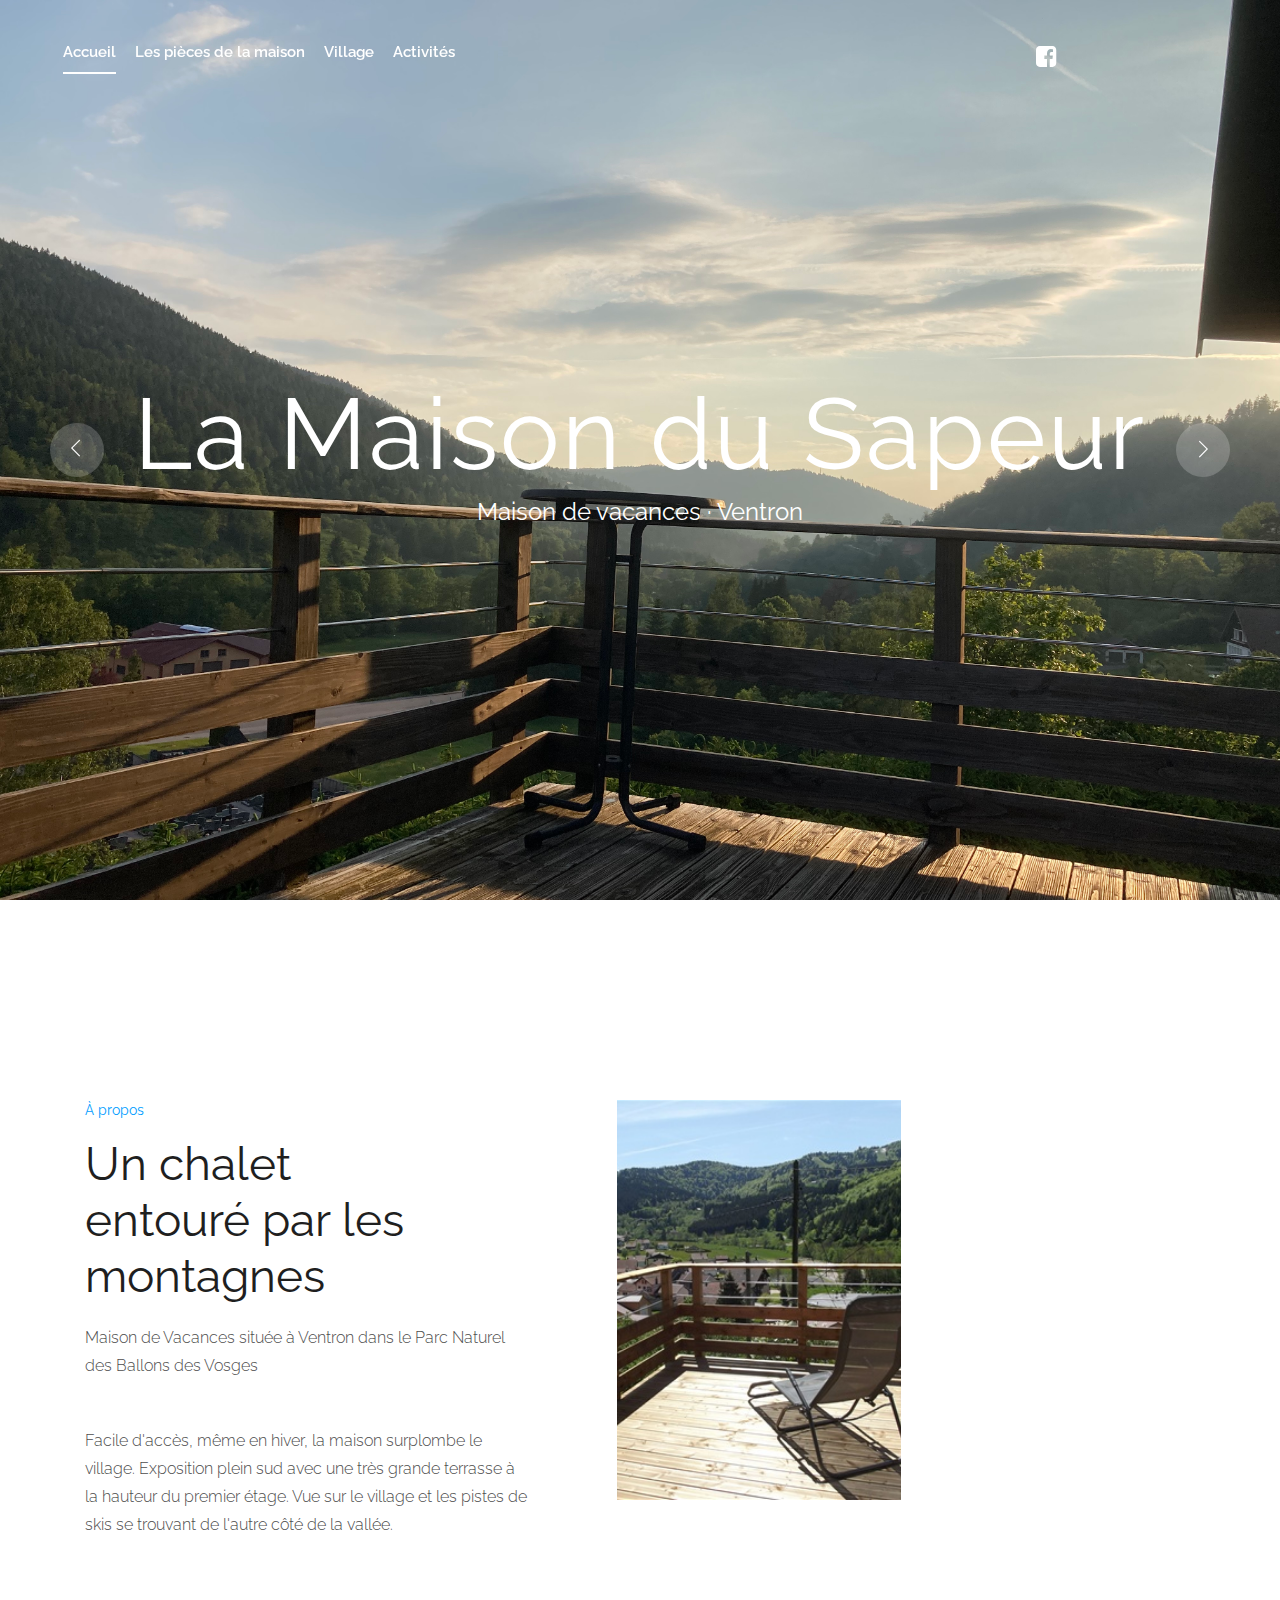
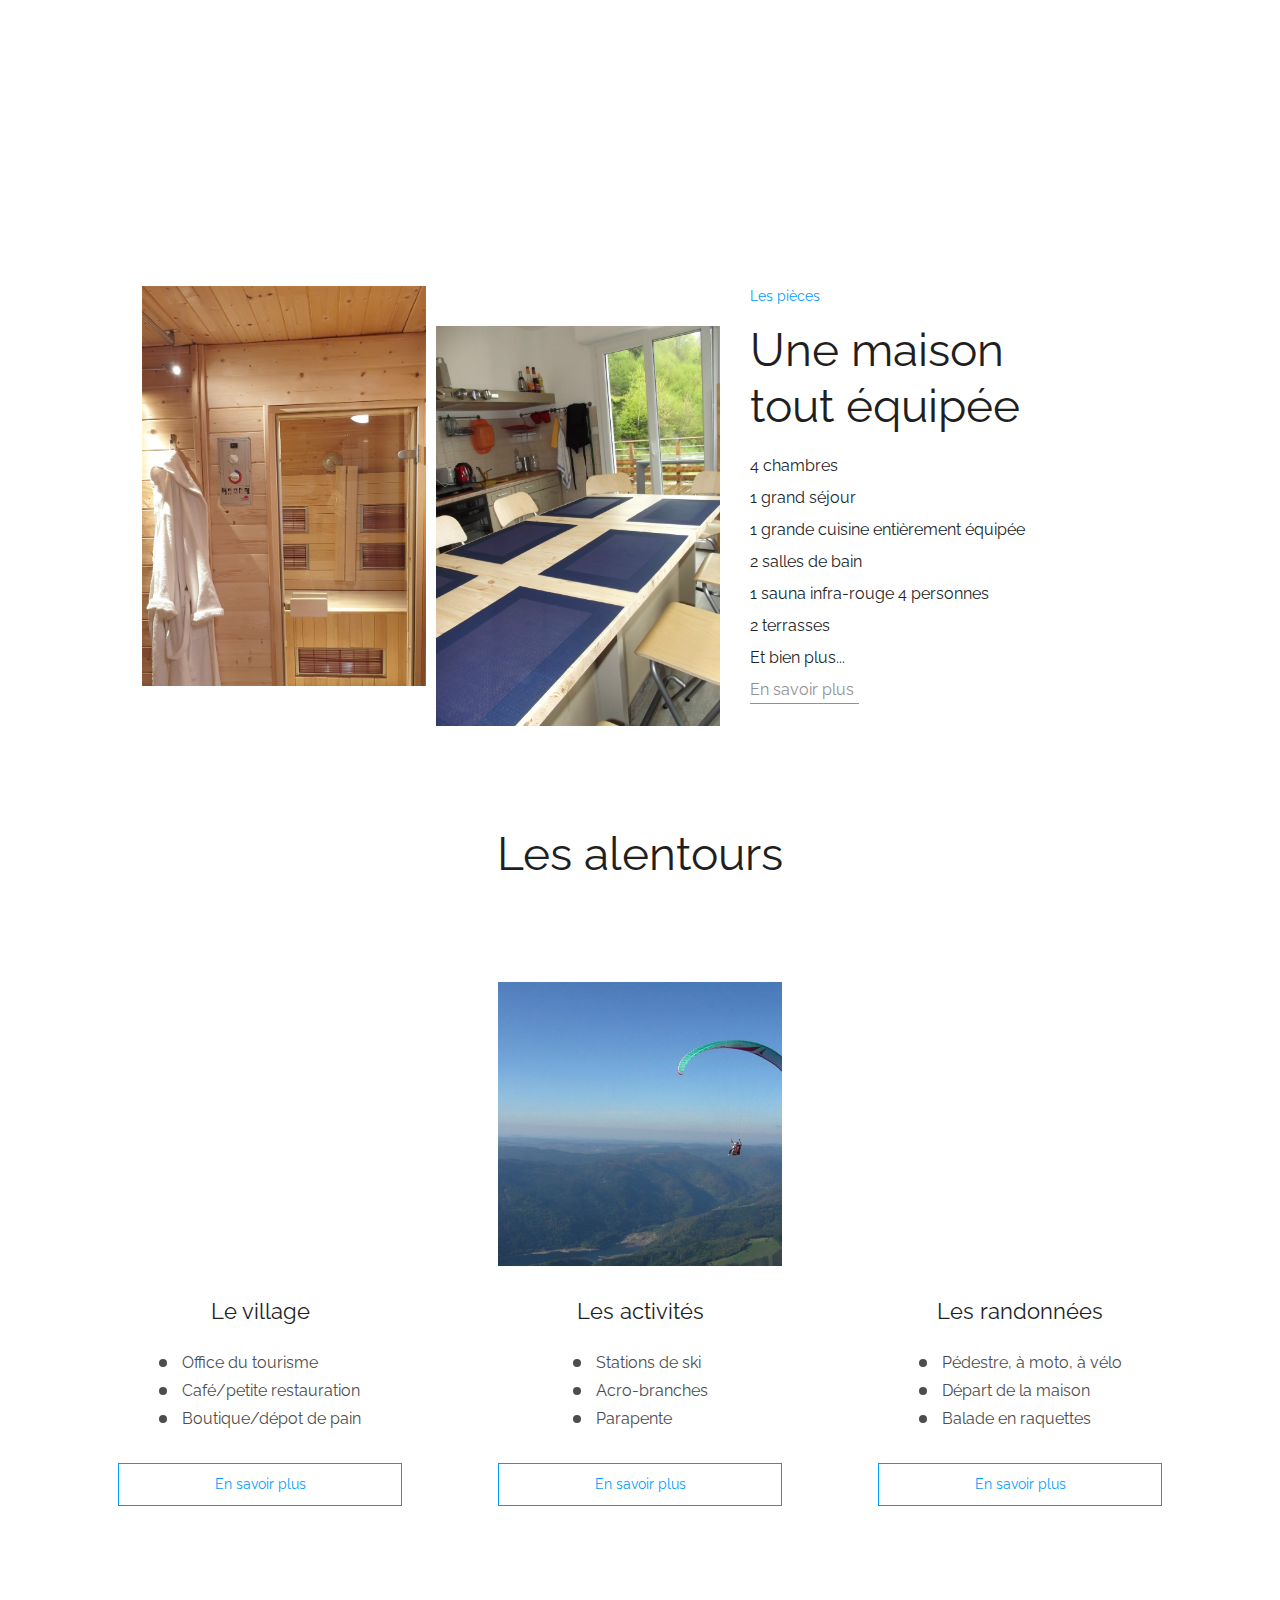
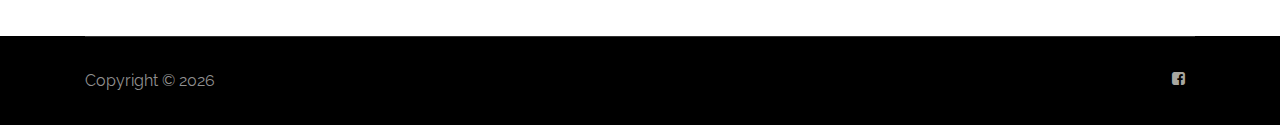
==== commit 38376dba: "feedback from PO" ====
--- a/index.html
+++ b/index.html
@@ -202,9 +202,9 @@
                     </div>
                 </div>
             </div>
-            <div class="row">
-                <div class="col-xl-4 col-md-4">
-                    <div class="single_offers">
+            <div class="row redirect_area">
+                <div class="col-xl-4 col-md-4 redirect_parent">
+                    <div class="single_offers redirect_component">
                         <div class="about_thumb surrounding-img">
                             <div class="village-img"></div>
                             <!-- <img src="img/village/village1.jpg" alt=""> -->
@@ -215,11 +215,11 @@
                             <li>Café/petite restauration</li>
                             <li>Boutique/dépot de pain</li>
                         </ul>
-                        <a href="activity.html" class="book_now">En savoir plus</a>
-                    </div>
-                </div>
-                <div class="col-xl-4 col-md-4">
-                    <div class="single_offers">
+                        <a href="village.html" class="book_now">En savoir plus</a>
+                    </div>
+                </div>
+                <div class="col-xl-4 col-md-4 redirect_parent">
+                    <div class="single_offers redirect_component">
                         <div class="about_thumb surrounding-img">
                             <div class="activity-img"></div>
                             <!-- <img src="img/offers/2.png" alt=""> -->
@@ -233,8 +233,8 @@
                         <a href="activity.html" class="book_now">En savoir plus</a>
                     </div>
                 </div>
-                <div class="col-xl-4 col-md-4">
-                    <div class="single_offers">
+                <div class="col-xl-4 col-md-4 redirect_parent">
+                    <div class="single_offers redirect_component">
                         <div class="about_thumb surrounding-img">
                             <div class="walk-img"></div>
                             <!-- <img src="img/offers/3.png" alt=""> -->
--- a/css/style.css
+++ b/css/style.css
@@ -379,6 +379,7 @@
 }
 
 .book_now {
+  width: 284px!important;
   display: inline-block;
   font-size: 14px;
   color: #009DFF;
@@ -565,7 +566,7 @@
   }
 }
 .header-area .main-header-area {
-  padding: 0 150px;
+  /* padding: 0 150px; */
 }
 @media (max-width: 767px) {
   .header-area .main-header-area {
@@ -584,7 +585,7 @@
 }
 @media (min-width: 1200px) and (max-width: 1500px) {
   .header-area .main-header-area {
-    padding: 0 10px;
+    /* padding: 0 10px; */
   }
 }
 .header-area .main-header-area .logo-img {
@@ -783,8 +784,8 @@
   padding-left: 0;
 }
 .header-area .main-header-area.sticky {
-  transition: transform 500ms ease, background 500ms ease;
-  -webkit-transition: transform 500ms ease, background 500ms ease;
+  transition: transform 1500ms ease, background 1500ms ease;
+  -webkit-transition: transform 1500ms ease, background 1500ms ease;
   box-shadow: 0px 3px 16px 0px rgba(0, 0, 0, 0.1);
   padding: 10px 150px;
   background: #000;
@@ -1405,6 +1406,24 @@
     padding-top: 80px;
   }
 }
+
+.redirect_area {
+  display: flex;
+  justify-content: center;
+}
+
+.redirect_component {
+  display: flex;
+  flex-direction: column;
+  justify-content: center;
+  align-items: center;
+}
+
+.redirect_parent {
+  min-width: 380px;
+  margin-bottom: 30px
+}
+
 @media (max-width: 767px) {
   .offers_area .single_offers {
     margin-bottom: 30px;
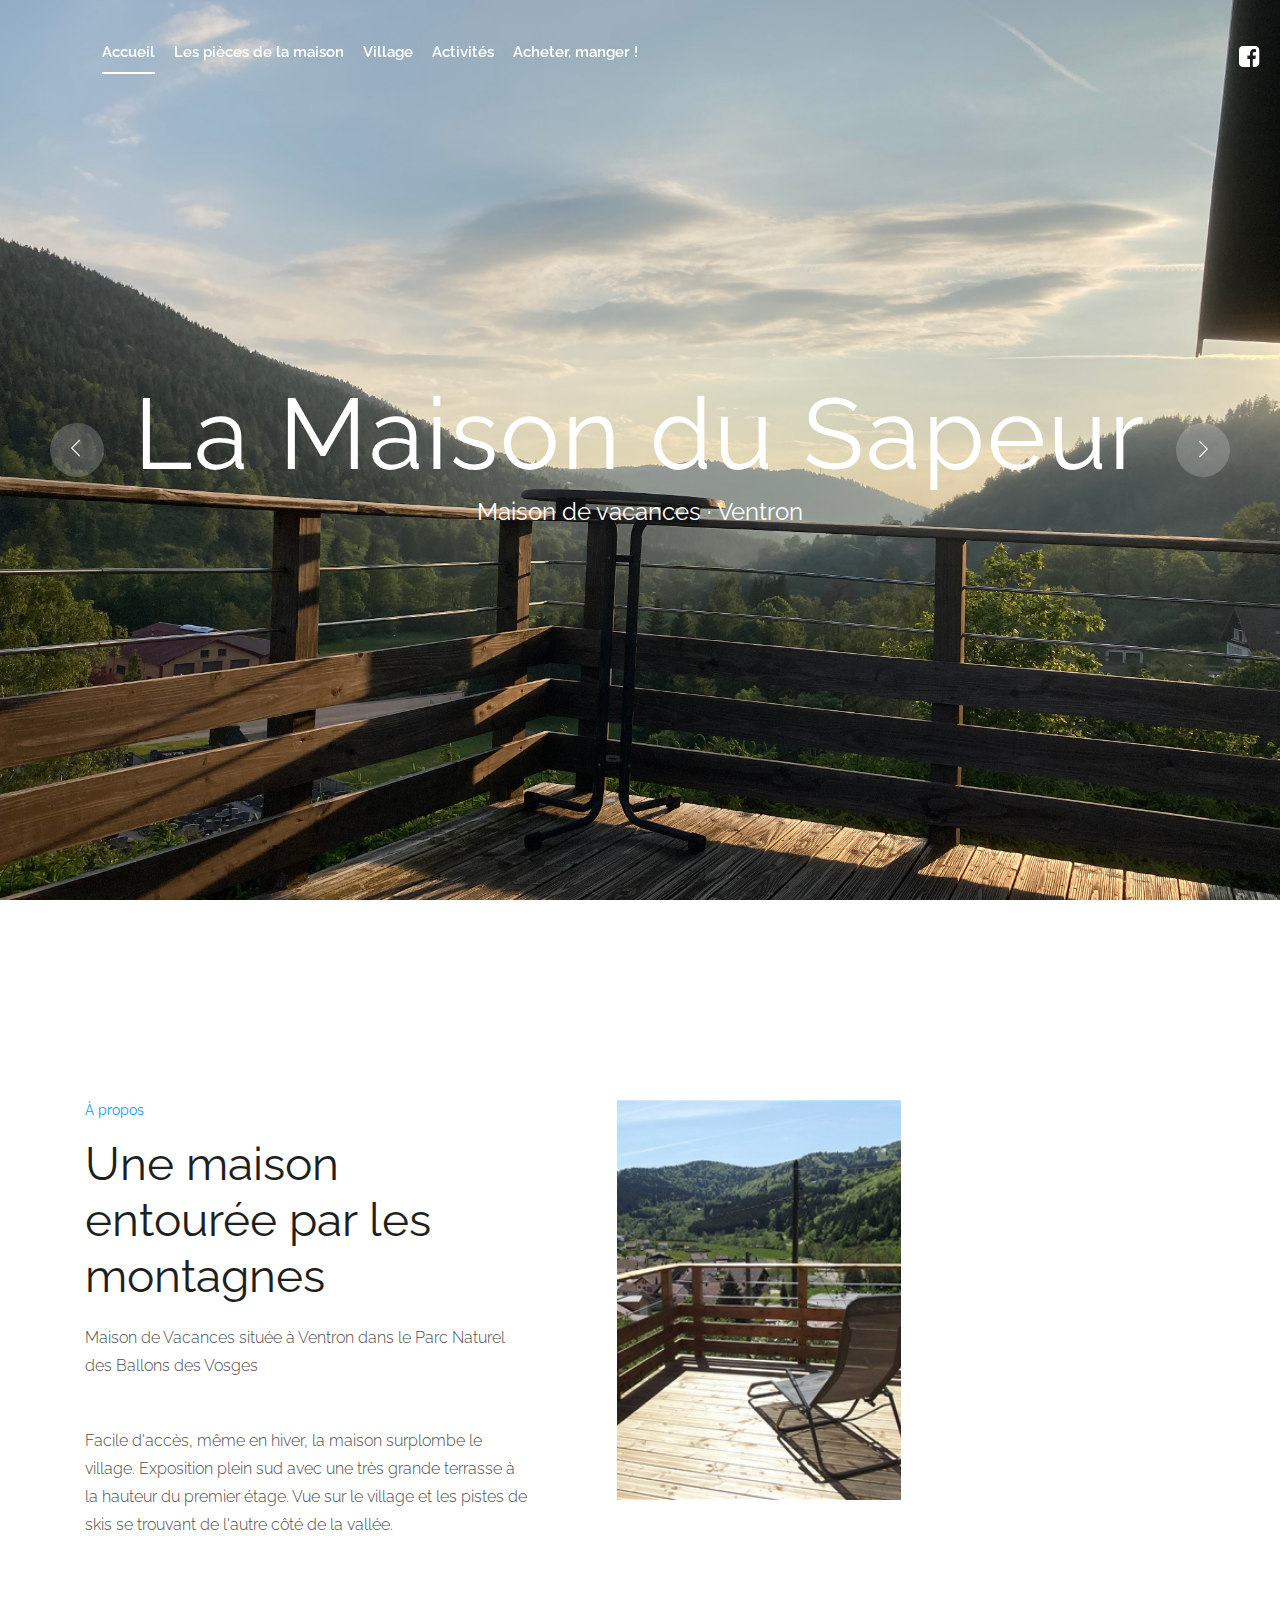
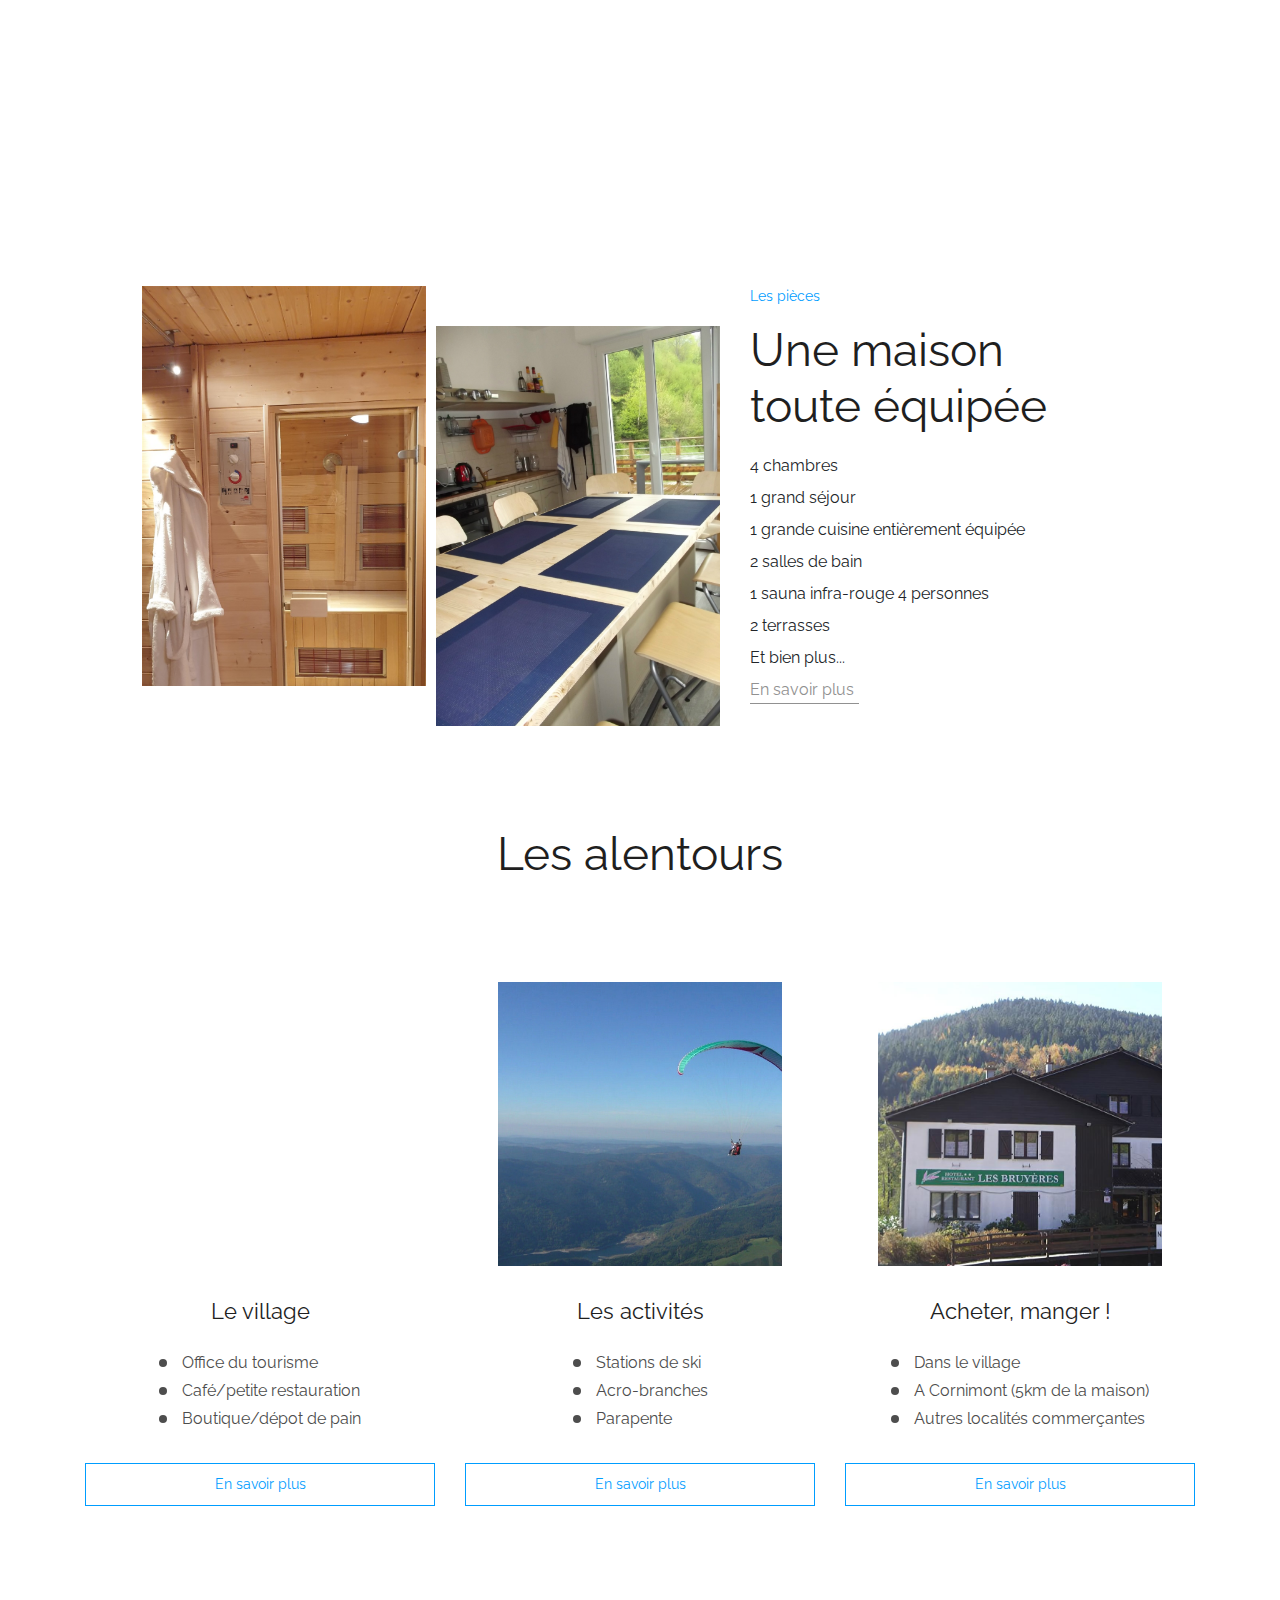
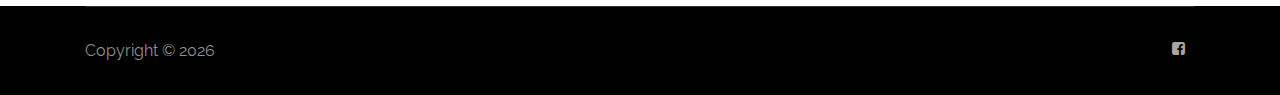
==== commit 27065bbd: "feedback & eat page creation" ====
--- a/index.html
+++ b/index.html
@@ -39,7 +39,7 @@
             <div id="sticky-header" class="main-header-area">
                 <div class="container-fluid p-0">
                     <div class="row align-items-center no-gutters">
-                        <div class="col-xl-5 col-lg-6">
+                        <div class="col-xl-7 col-lg-6">
                             <div class="main-menu  d-none d-lg-block">
                                 <nav>
                                     <ul id="navigation">
@@ -47,6 +47,7 @@
                                         <li><a href="rooms.html">Les pièces de la maison</a></li>
                                         <li><a href="village.html">Village</a></li>
                                         <li><a href="activity.html">Activités</a></li>
+                                        <li><a href="eat.html">Acheter, manger !</a></li>
                                     </ul>
                                 </nav>
                             </div>
@@ -90,7 +91,7 @@
                 </div>
             </div>
             <div class="single_slider  d-flex align-items-center justify-content-center slider_bg_2">
-                <div class="container">
+                <!-- <div class="container">
                     <div class="row">
                         <div class="col-xl-12">
                             <div class="slider_text text-center">
@@ -99,10 +100,10 @@
                             </div>
                         </div>
                     </div>
-                </div>
+                </div> -->
             </div>
             <div class="single_slider d-flex align-items-center justify-content-center slider_bg_3">
-                <div class="container">
+                <!-- <div class="container">
                     <div class="row">
                         <div class="col-xl-12">
                             <div class="slider_text text-center">
@@ -111,7 +112,7 @@
                             </div>
                         </div>
                     </div>
-                </div>
+                </div> -->
             </div>
         </div>
     </div>
@@ -125,8 +126,8 @@
                     <div class="about_info">
                         <div class="section_title mb-20px">
                             <span>À propos</span>
-                            <h3>Un chalet<br>
-                                entouré par les montagnes</h3>
+                            <h3>Une maison<br>
+                                entourée par les montagnes</h3>
                         </div>
                         <p>Maison de Vacances située à Ventron dans le Parc Naturel des Ballons des Vosges</p>
                         <p>Facile d'accès, même en hiver, la maison surplombe le village. Exposition
@@ -170,7 +171,7 @@
                         <div class="section_title mb-20px">
                             <span>Les pièces</span>
                             <h3>Une maison<br>
-                                tout équipée</h3>
+                                toute équipée</h3>
                         </div>
                         <ul>
                             <li>4 chambres</li>
@@ -236,16 +237,16 @@
                 <div class="col-xl-4 col-md-4 redirect_parent">
                     <div class="single_offers redirect_component">
                         <div class="about_thumb surrounding-img">
-                            <div class="walk-img"></div>
+                            <div class="eat-img"></div>
                             <!-- <img src="img/offers/3.png" alt=""> -->
                         </div>
-                        <h3>Les randonnées</h3>
-                        <ul>
-                            <li>Pédestre, à moto, à vélo</li>
-                            <li>Départ de la maison</li>
-                            <li>Balade en raquettes</li>
-                        </ul>
-                        <a href="activity.html" class="book_now">En savoir plus</a>
+                        <h3>Acheter, manger !</h3>
+                        <ul>
+                            <li>Dans le village</li>
+                            <li>A Cornimont (5km de la maison)</li>
+                            <li>Autres localités commerçantes</li>
+                        </ul>
+                        <a href="eat.html" class="book_now">En savoir plus</a>
                     </div>
                 </div>
             </div>
--- a/css/style.css
+++ b/css/style.css
@@ -379,7 +379,6 @@
 }
 
 .book_now {
-  width: 284px!important;
   display: inline-block;
   font-size: 14px;
   color: #009DFF;
@@ -566,7 +565,7 @@
   }
 }
 .header-area .main-header-area {
-  /* padding: 0 150px; */
+  padding: 0 150px;
 }
 @media (max-width: 767px) {
   .header-area .main-header-area {
@@ -585,7 +584,7 @@
 }
 @media (min-width: 1200px) and (max-width: 1500px) {
   .header-area .main-header-area {
-    /* padding: 0 10px; */
+    padding: 0 10px;
   }
 }
 .header-area .main-header-area .logo-img {
@@ -784,8 +783,8 @@
   padding-left: 0;
 }
 .header-area .main-header-area.sticky {
-  transition: transform 1500ms ease, background 1500ms ease;
-  -webkit-transition: transform 1500ms ease, background 1500ms ease;
+  transition: transform 500ms ease, background 500ms ease;
+  -webkit-transition: transform 500ms ease, background 500ms ease;
   box-shadow: 0px 3px 16px 0px rgba(0, 0, 0, 0.1);
   padding: 10px 150px;
   background: #000;
@@ -821,13 +820,19 @@
 .slider_bg_2 {
   background-image: url(../img/banner/banner2.jpg);
 }
+@media (max-width: 767px) {
+  .slider_bg_2 {
+    background-position-x: 50%;
+  }
+}
 
 .slider_bg_3 {
   background-image: url(../img/banner/banner3.jpeg);
 }
-
-.slider_bg_4 {
-  background-image: url(../img/banner/banner4.jpeg);
+@media (max-width: 767px) {
+  .slider_bg_3 {
+    background-position-x: 20%;
+  }
 }
 
 .slider_area .single_slider {
@@ -886,15 +891,25 @@
   padding: 0 !important;
 }
 
-.village_list_title {
+.village_list_title, .eat_list_title, .activity_list_title {
   margin-bottom: 8px;
   font-weight: bold;
 }
-
-.village_list, .activity_list {
+.village_list_title a, .eat_list_title a, .activity_list_title a {
+  color: #009DFF;
+}
+
+.village_list, .activity_list, .eat_list {
   padding-left: 8px;
 }
-.village_list li, .activity_list li {
+.village_list ul, .activity_list ul, .eat_list ul {
+  padding-left: 23px;
+}
+.village_list ul li, .activity_list ul li, .eat_list ul li {
+  line-height: 24px;
+  font-size: 14px;
+}
+.village_list li, .activity_list li, .eat_list li {
   font-size: 16px;
   color: #4D4D4D;
   line-height: 28px;
@@ -902,7 +917,7 @@
   z-index: 9;
   padding-left: 23px;
 }
-.village_list li::before, .activity_list li::before {
+.village_list li::before, .activity_list li::before, .eat_list li::before {
   position: absolute;
   content: "";
   width: 8px;
@@ -1029,6 +1044,42 @@
   height: 400px;
   background-size: cover;
   background-repeat: no-repeat;
+  background-position: -260px;
+}
+.about_area .about_thumb .eat-img {
+  background-image: url(../img/eat/eat4.jpg);
+  width: 284px;
+  height: 400px;
+  margin-top: 40px;
+  margin-right: 10px;
+  background-size: cover;
+  background-repeat: no-repeat;
+}
+.about_area .about_thumb .eat2-img {
+  background-image: url(../img/eat/eat3.jpg);
+  width: 284px;
+  height: 400px;
+  background-size: cover;
+  background-repeat: no-repeat;
+  background-position: -150px;
+}
+.about_area .about_thumb .eat3-img {
+  background-image: url(../img/eat/eat5.jpg);
+  width: 284px;
+  height: 400px;
+  background-position: -100px;
+  background-size: cover;
+  background-repeat: no-repeat;
+}
+.about_area .about_thumb .eat4-img {
+  background-image: url(../img/eat/eat6.jpg);
+  width: 284px;
+  height: 400px;
+  margin-top: 40px;
+  margin-left: 10px;
+  background-size: cover;
+  background-repeat: no-repeat;
+  background-position: -200px;
 }
 @media (min-width: 768px) and (max-width: 991px) {
   .about_area .about_thumb2 {
@@ -1077,6 +1128,10 @@
 }
 .surrounding-img .walk-img {
   background-image: url(../img/walk/walk1.jpeg);
+}
+.surrounding-img .eat-img {
+  background-image: url(../img/eat/eat1.jpg);
+  background-position-x: 25%;
 }
 
 .about_bg_1 {
@@ -1406,24 +1461,11 @@
     padding-top: 80px;
   }
 }
-
-.redirect_area {
-  display: flex;
-  justify-content: center;
-}
-
-.redirect_component {
+.offers_area .single_offers {
   display: flex;
   flex-direction: column;
-  justify-content: center;
   align-items: center;
 }
-
-.redirect_parent {
-  min-width: 380px;
-  margin-bottom: 30px
-}
-
 @media (max-width: 767px) {
   .offers_area .single_offers {
     margin-bottom: 30px;
@@ -2006,6 +2048,13 @@
   background-image: url(../img/activity/activity1.jpg);
 }
 .activity_banner h3 {
+  text-shadow: 2px 2px #444;
+}
+
+.eat_banner {
+  background-image: url(../img/eat/eat2.jpg);
+}
+.eat_banner h3 {
   text-shadow: 2px 2px #444;
 }
 
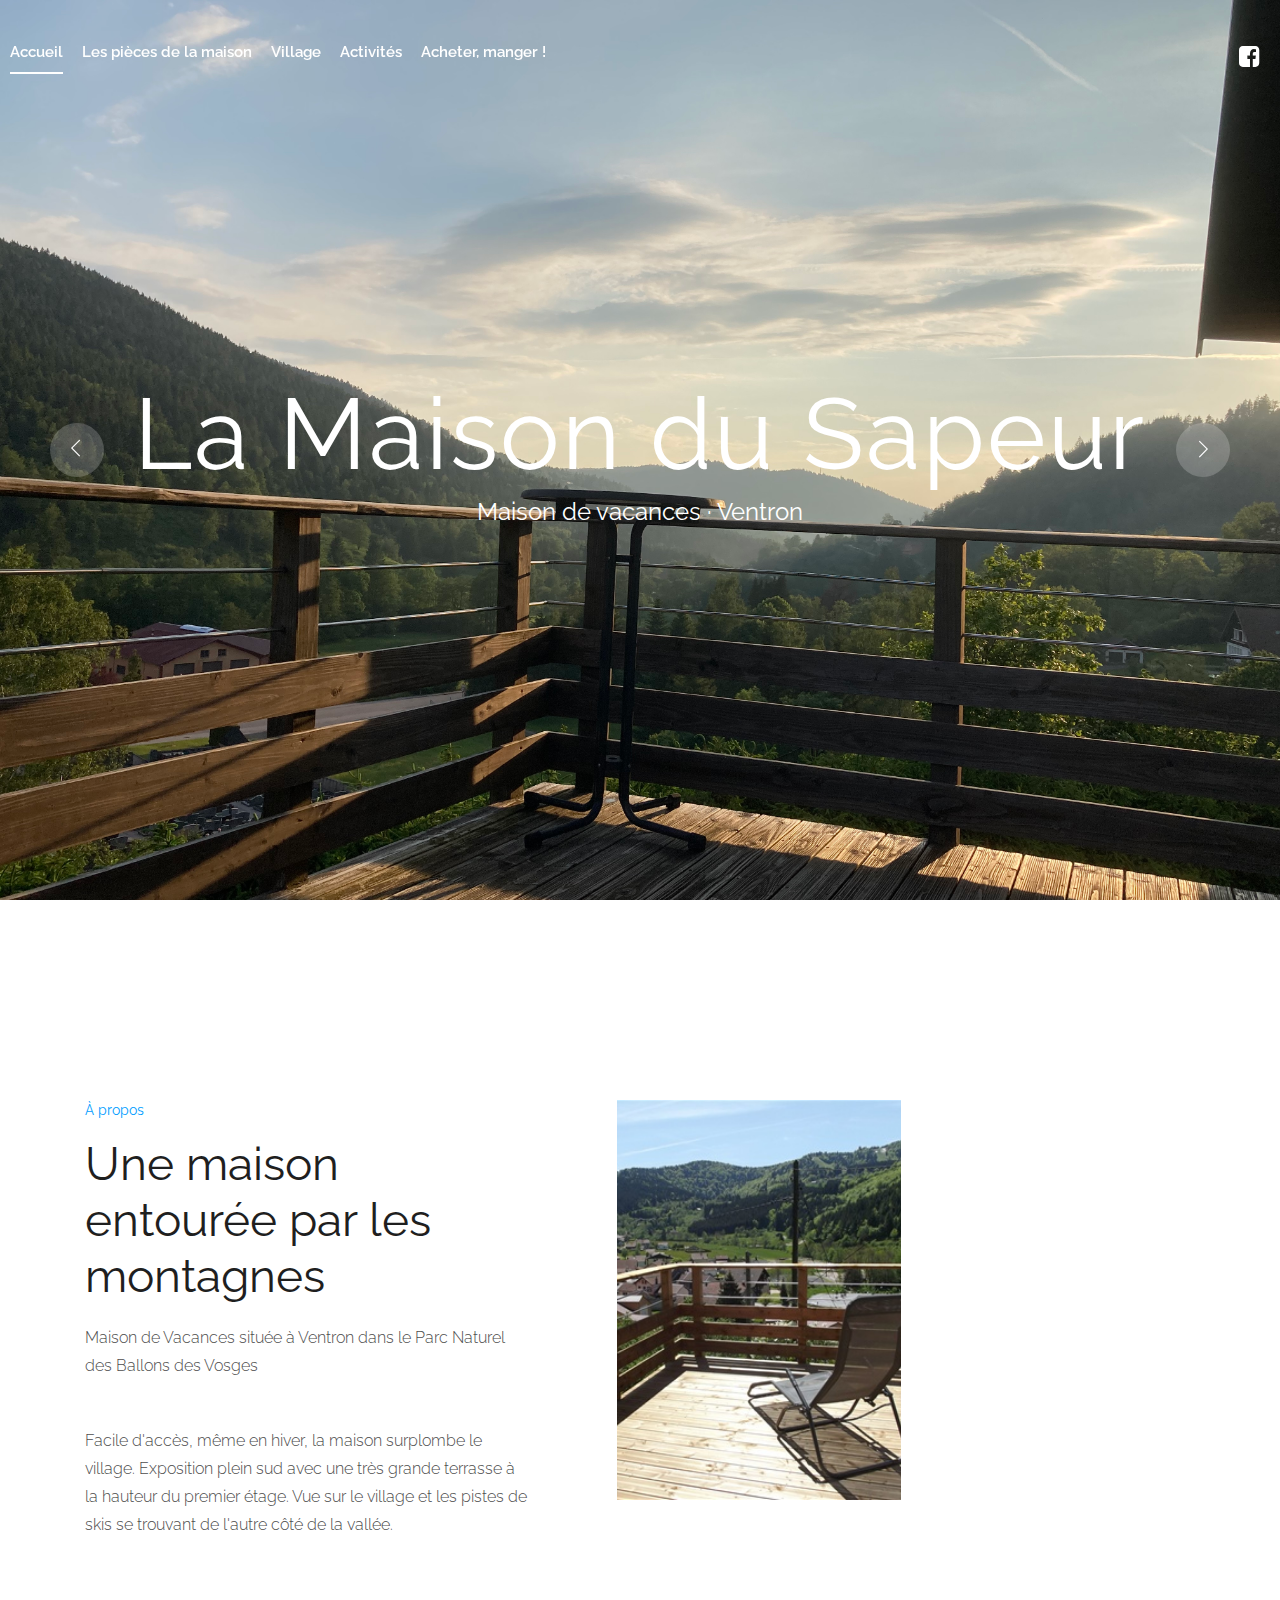
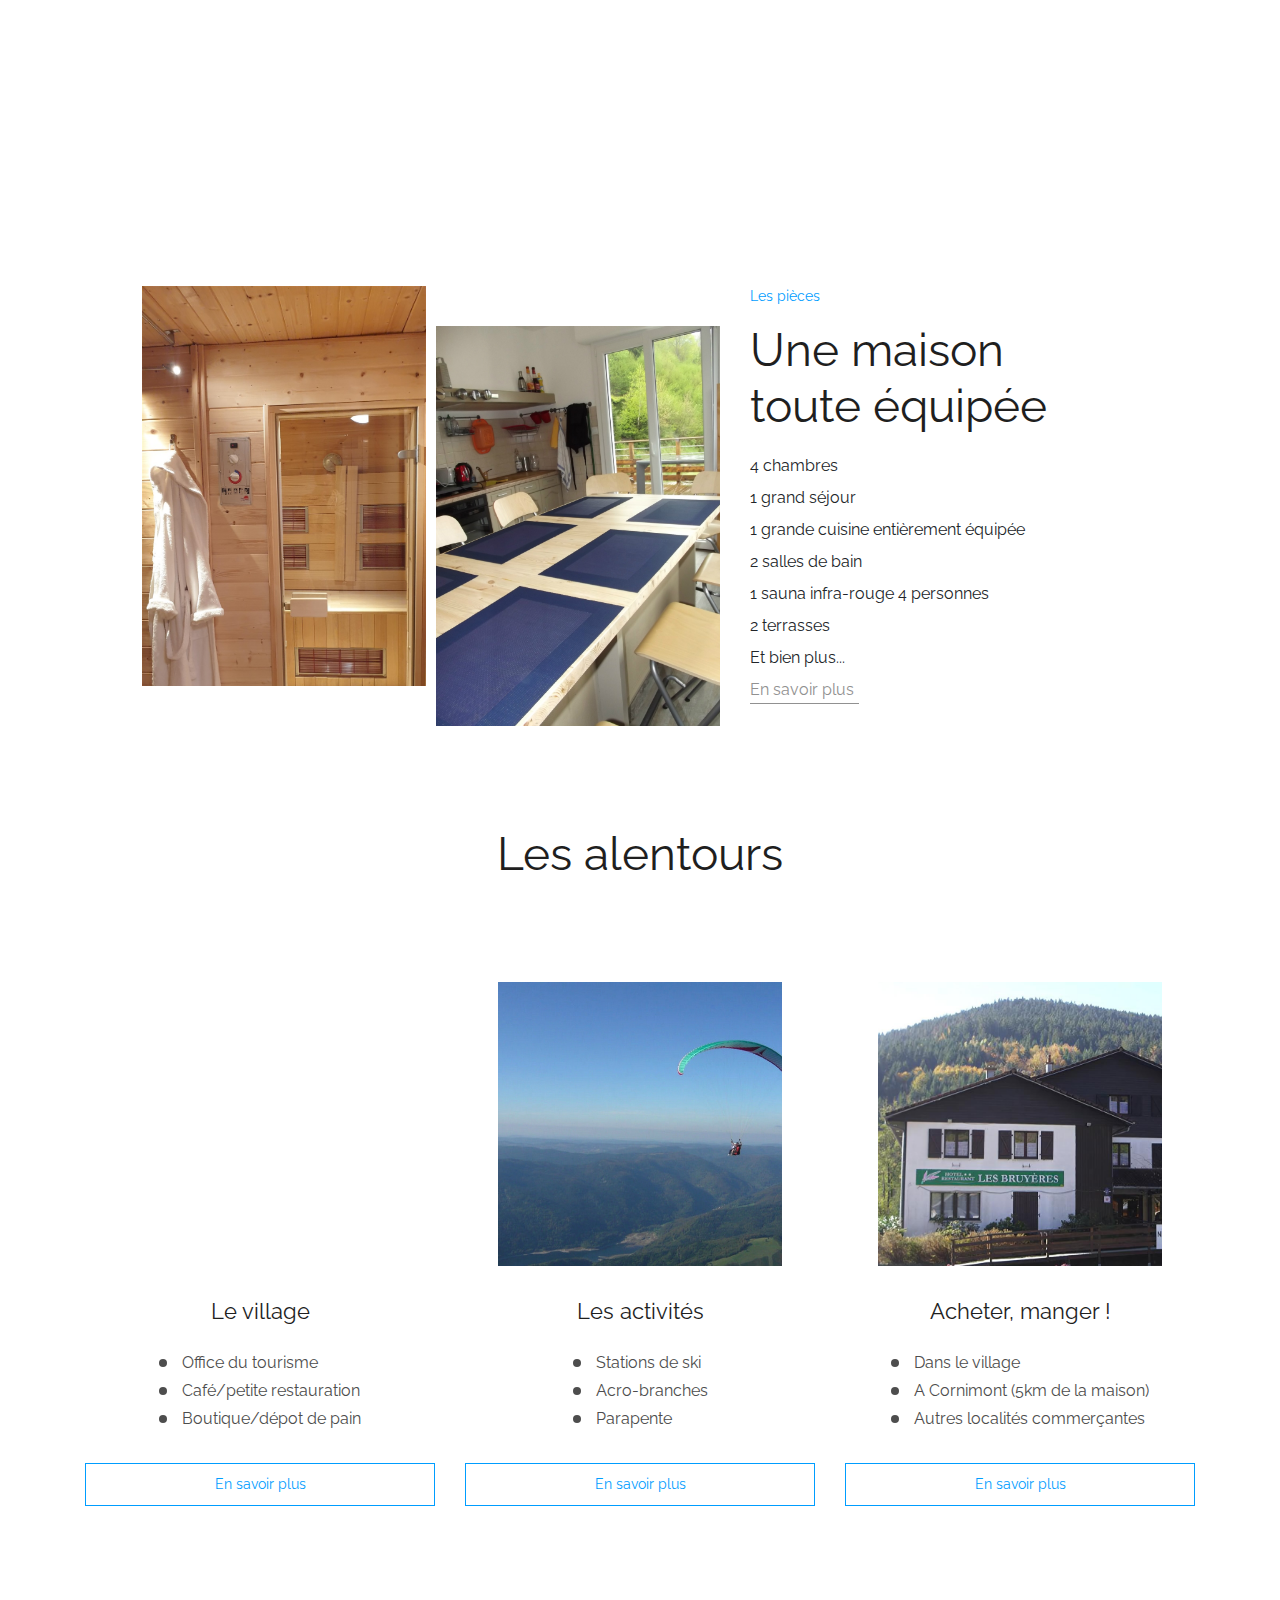
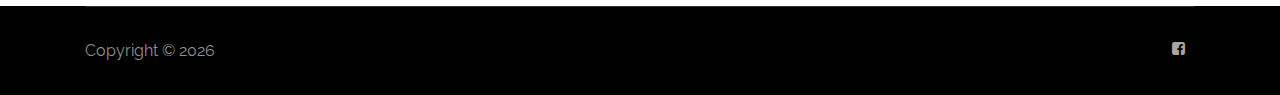
==== commit 0efdbc9f: "fix menu" ====
--- a/index.html
+++ b/index.html
@@ -39,20 +39,20 @@
             <div id="sticky-header" class="main-header-area">
                 <div class="container-fluid p-0">
                     <div class="row align-items-center no-gutters">
-                        <div class="col-xl-7 col-lg-6">
+                        <div class="col-xl-11 col-lg-11">
                             <div class="main-menu  d-none d-lg-block">
                                 <nav>
                                     <ul id="navigation">
-                                        <li><a class="active" href="index.html">Accueil</a></li>
-                                        <li><a href="rooms.html">Les pièces de la maison</a></li>
-                                        <li><a href="village.html">Village</a></li>
-                                        <li><a href="activity.html">Activités</a></li>
-                                        <li><a href="eat.html">Acheter, manger !</a></li>
+                                        <li><a class="active" href="index">Accueil</a></li>
+                                        <li><a href="rooms">Les pièces de la maison</a></li>
+                                        <li><a href="village">Village</a></li>
+                                        <li><a href="activity">Activités</a></li>
+                                        <li><a href="eat">Acheter, manger !</a></li>
                                     </ul>
                                 </nav>
                             </div>
                         </div>
-                        <div class="col-xl-5 col-lg-4 d-none d-lg-block">
+                        <div class="col-xl-1 col-lg-1 d-none d-lg-block">
                             <div class="book_room">
                                 <div class="social_links">
                                     <ul>
@@ -182,7 +182,7 @@
                             <li>2 terrasses</li>
                             <li>Et bien plus...</li>
                             <li>
-                                <a href="rooms.html" class="line-button">En savoir plus</a>
+                                <a href="rooms" class="line-button">En savoir plus</a>
                             </li>
                         </ul>
                     </div>
@@ -216,7 +216,7 @@
                             <li>Café/petite restauration</li>
                             <li>Boutique/dépot de pain</li>
                         </ul>
-                        <a href="village.html" class="book_now">En savoir plus</a>
+                        <a href="village" class="book_now">En savoir plus</a>
                     </div>
                 </div>
                 <div class="col-xl-4 col-md-4 redirect_parent">
@@ -231,7 +231,7 @@
                             <li>Acro-branches</li>
                             <li>Parapente</li>
                         </ul>
-                        <a href="activity.html" class="book_now">En savoir plus</a>
+                        <a href="activity" class="book_now">En savoir plus</a>
                     </div>
                 </div>
                 <div class="col-xl-4 col-md-4 redirect_parent">
@@ -246,7 +246,7 @@
                             <li>A Cornimont (5km de la maison)</li>
                             <li>Autres localités commerçantes</li>
                         </ul>
-                        <a href="eat.html" class="book_now">En savoir plus</a>
+                        <a href="eat" class="book_now">En savoir plus</a>
                     </div>
                 </div>
             </div>
--- a/css/style.css
+++ b/css/style.css
@@ -659,7 +659,6 @@
   border: 1px solid #009DFF;
 }
 .header-area .main-header-area .main-menu {
-  text-align: center;
   padding: 12px 0;
 }
 .header-area .main-header-area .main-menu ul li {
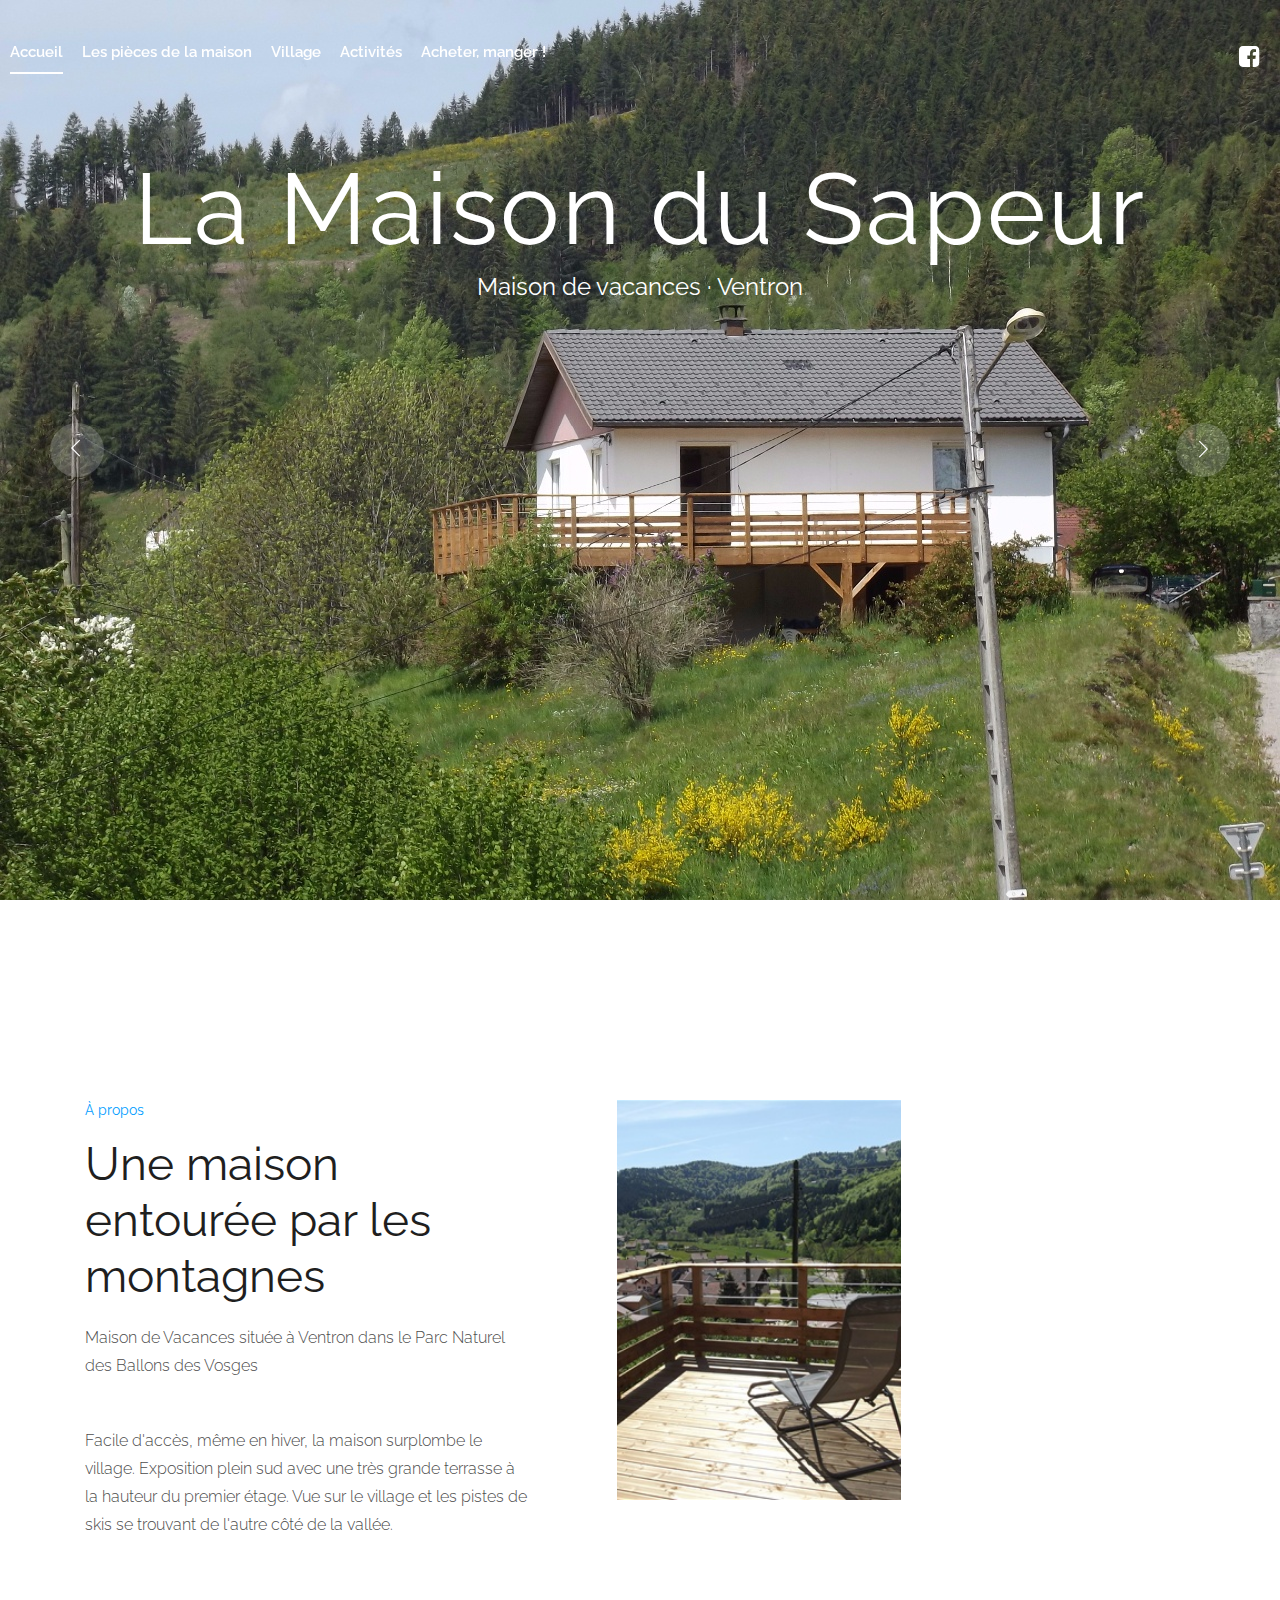
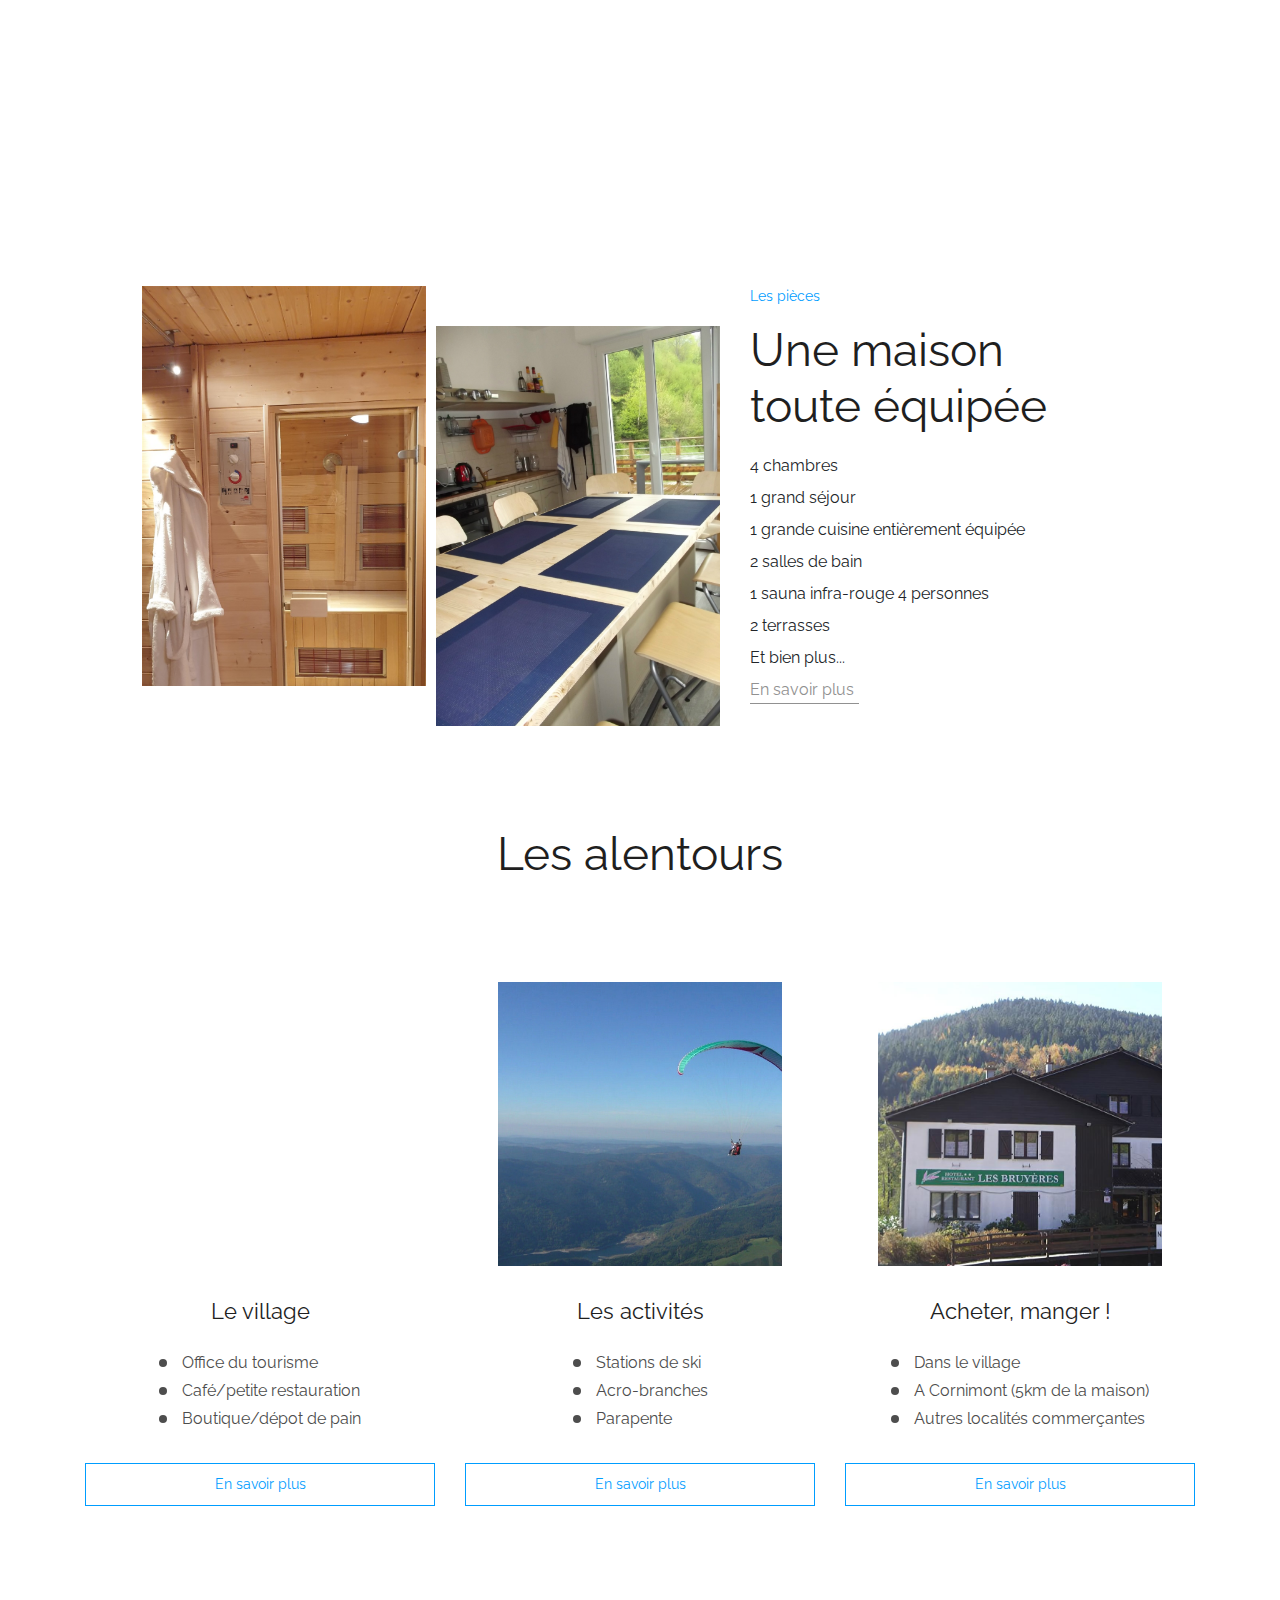
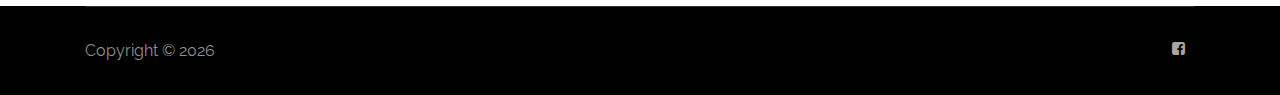
==== commit 99779704: "fix IMAGE ZOOM ISSUE" ====
--- a/index.html
+++ b/index.html
@@ -79,7 +79,7 @@
     <div class="slider_area">
         <div class="slider_active owl-carousel">
             <div class="single_slider d-flex align-items-center justify-content-center slider_bg_1">
-                <div class="container">
+                <div class="container slider-title-container">
                     <div class="row">
                         <div class="col-xl-12">
                             <div class="slider_text text-center">
--- a/css/style.css
+++ b/css/style.css
@@ -812,25 +812,35 @@
   padding: 0;
 }
 
+.slider-title-container {
+  position: relative;
+  top: -25%;
+}
+
 .slider_bg_1 {
+  background-image: url(../img/banner/banner2.jpg);
+}
+@media (max-width: 767px) {
+  .slider_bg_1 {
+    background-position-x: 50%;
+  }
+}
+
+.slider_bg_2 {
+  background-image: url(../img/banner/banner3.jpeg);
+}
+@media (max-width: 767px) {
+  .slider_bg_2 {
+    background-position-x: 20%;
+  }
+}
+
+.slider_bg_3 {
   background-image: url(../img/banner/banner1.jpeg);
 }
-
-.slider_bg_2 {
-  background-image: url(../img/banner/banner2.jpg);
-}
-@media (max-width: 767px) {
-  .slider_bg_2 {
-    background-position-x: 50%;
-  }
-}
-
-.slider_bg_3 {
-  background-image: url(../img/banner/banner3.jpeg);
-}
 @media (max-width: 767px) {
   .slider_bg_3 {
-    background-position-x: 20%;
+    background-position-x: 60%;
   }
 }
 
